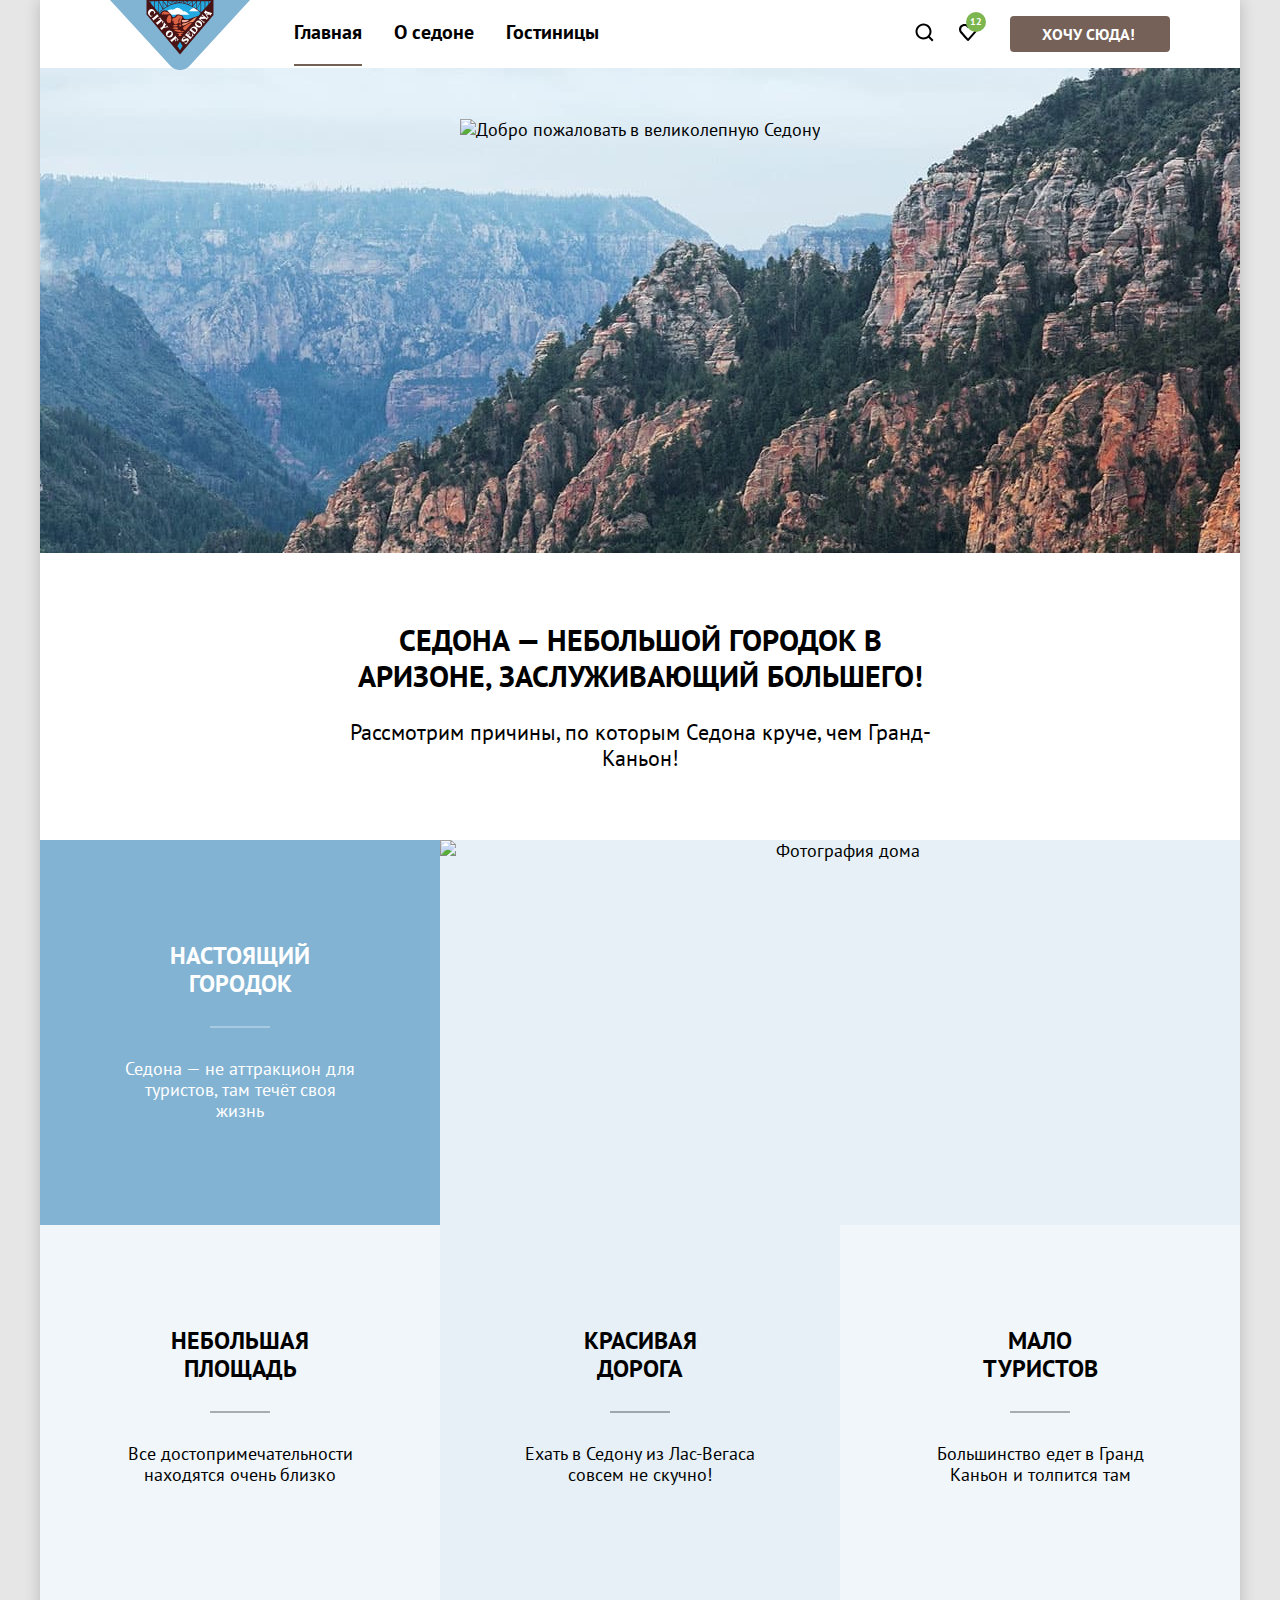
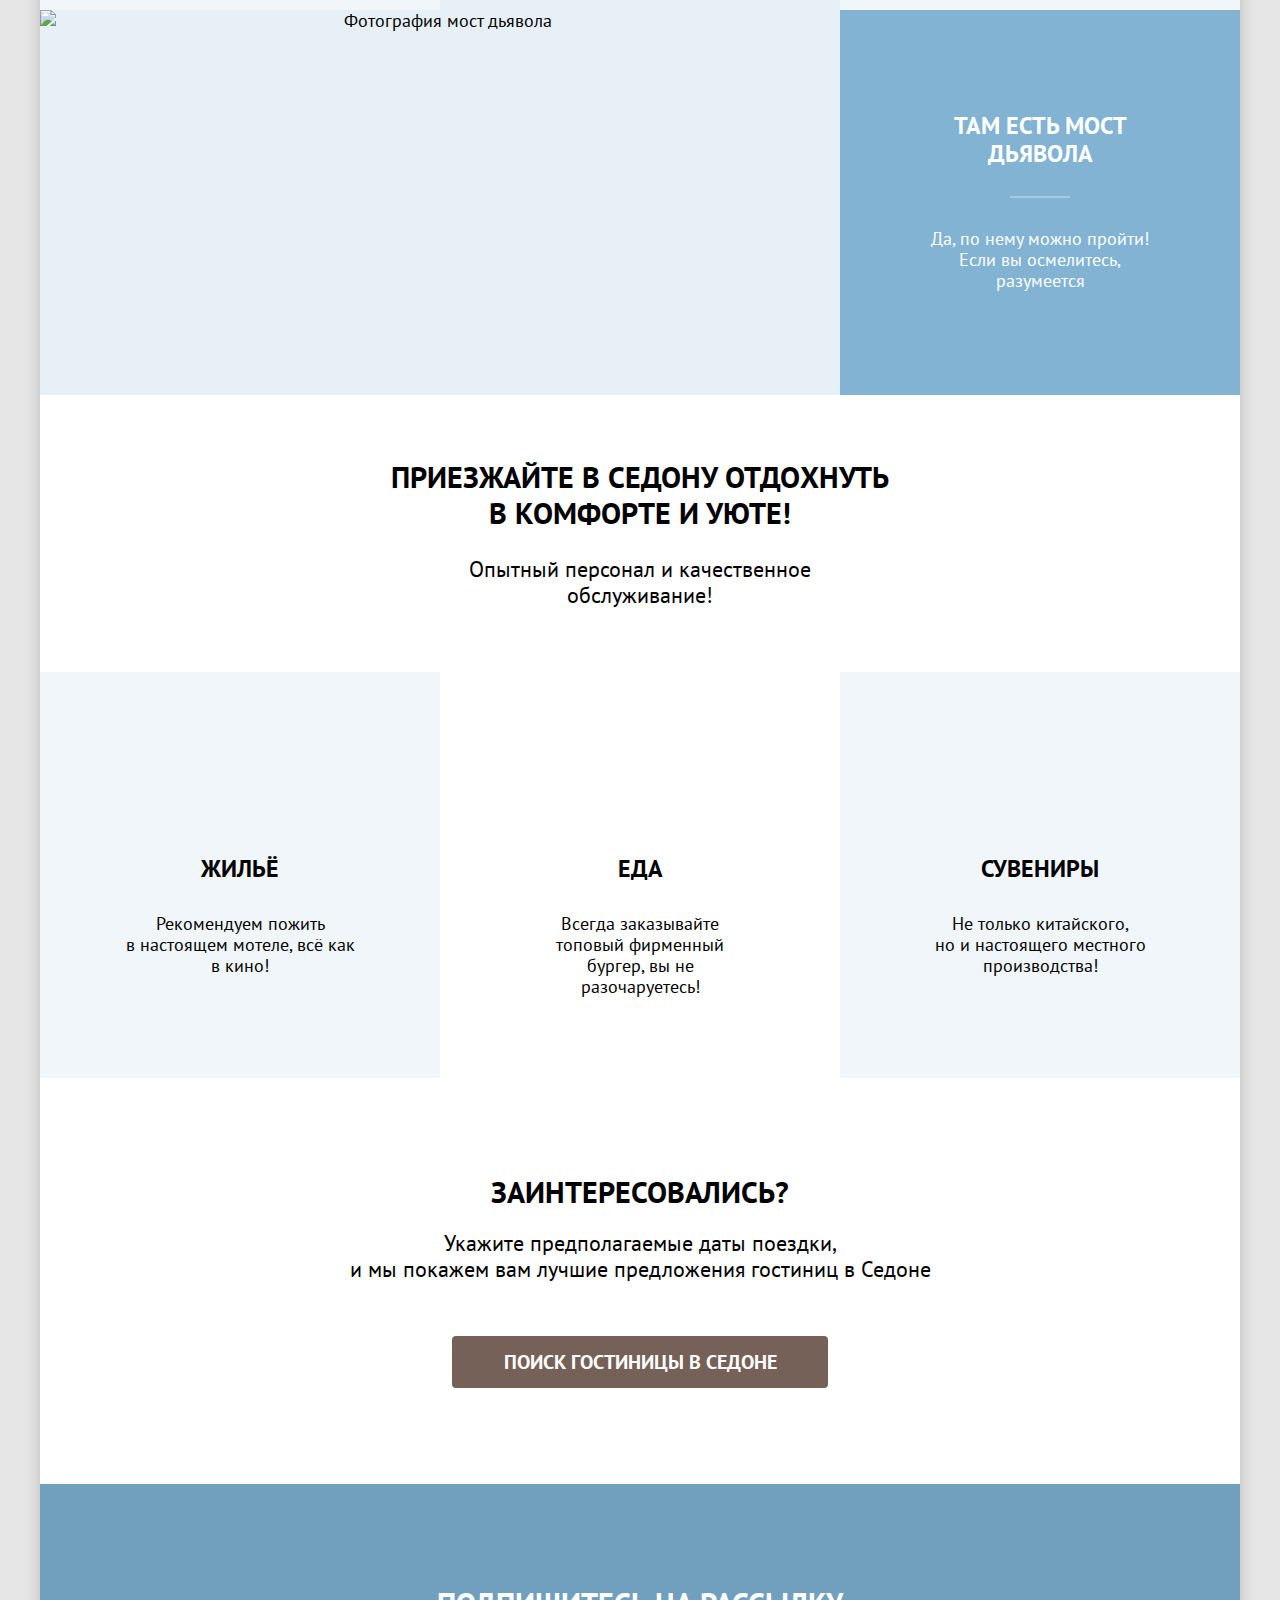
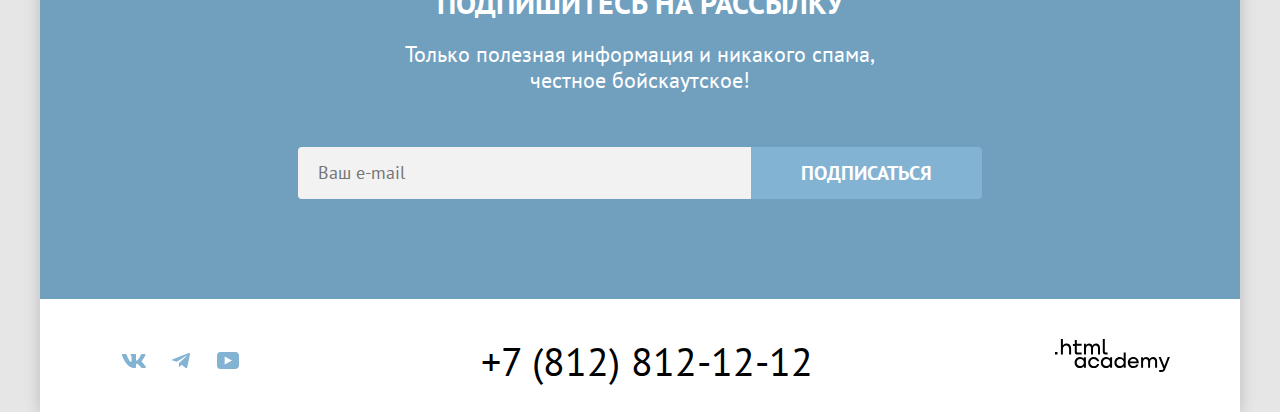
==== source/index.html @ 80dabdb8 "добавляет тег для для переноса елементов при переполняемости" ====
<!DOCTYPE html>
<html class="page" lang="ru">
  <head>
    <meta charset="utf-8">
    <title>HTML Academy: Седона</title>
    <link rel="stylesheet" href="./css/style.css">
  </head>
  <body class="page-body">
    <div class="page-wrapper">
      <header class="page-header">
        <div class="container">
          <div class="page-header-wrapper">
            <a class="logo-link">
              <img class="logo-img" src="./images/logo-sedona.svg" alt="Логотип Седона" width="140" height="70" >
            </a>
            <!-- Меню-->

            <nav class="navigation">
              <ul class="navigation-list">
                <li class="navigation-item">
                  <a class="navigation-link navigation-link-current">Главная</a>
                </li>
                <li class="navigation-item">
                  <a class="navigation-link" href="#">О седоне</a>
                </li>
                <li class="navigation-item">
                  <a class="navigation-link" href="./catalog.html">Гостиницы</a>
                </li>
              </ul>
            </nav>
            <!-- Навигация пользователя-->
            <div class="navigation-user">
              <ul class="navigation-user-list">
                <li class="navigation-user-item">
                  <button class="button navigation-user-icon navigation-user-icon-search" type="button" aria-label="Поиск">
                    <svg width="20" height="20" viewBox="0 0 20 20" aria-hidden="true" focusable="false" fill="none" xmlns="http://www.w3.org/2000/svg"><defs><clipPath id="a"><path fill="#fff" fill-opacity="0" d="M0 0h20v20H0z"/></clipPath></defs><g clip-path="url(#a)"><path d="m19.5 18.008-3.7-3.68c1-1.292 1.7-2.983 1.7-4.872 0-4.376-3.6-7.956-8-7.956s-8 3.68-8 8.055c0 4.376 3.6 7.956 8 7.956 1.8 0 3.5-.597 4.9-1.69l3.7 3.679 1.4-1.492Zm-10-2.486c-3.3 0-6-2.685-6-5.967 0-3.282 2.7-5.967 6-5.967s6 2.685 6 5.967c0 3.282-2.7 5.967-6 5.967Z" fill="#000000"/></g></svg>
                  </button>
                </li>
                <li class="navigation-user-item">
                  <button class="button navigation-user-icon navigation-user-icon-favorite" type="button" aria-label="Избранное">
                    <span class="notification-badge">12</span>
                    <svg width="20" height="20" viewBox="0 0 20 20" fill="none" xmlns="http://www.w3.org/2000/svg"><defs><clipPath id="a"><path fill="#fff" fill-opacity="0" d="M0 0h20v20H0z"/></clipPath></defs><g clip-path="url(#a)"><path d="M9.9 19c-.3 0-.6-.1-.8-.4-5.4-6.1-6.7-7.5-7-7.9C1.4 9.8 1 8.6 1 7.4 1 4.4 3.4 2 6.5 2 7.8 2 9 2.5 10 3.3c1-.8 2.3-1.3 3.5-1.3 3 0 5.5 2.4 5.5 5.4 0 1.3-.5 2.5-1.3 3.4l-7 7.9c-.2.2-.4.3-.8.3Zm-6-9.5c.3.4 3.5 4 6.1 6.9l6.2-7c.5-.5.7-1.2.7-2 0-1.8-1.5-3.3-3.3-3.3-1 0-2 .5-2.7 1.3-.3.3-.6.4-.9.4-.3 0-.6-.2-.8-.4-.7-.8-1.7-1.3-2.7-1.3-1.8 0-3.3 1.5-3.3 3.3-.1.9.3 1.6.7 2.1Z" fill="#000"/></g></svg>
                  </button>
                </li>
              </ul>
              <div class="navigation-user-button-box">
                <a class="button navigation-user-button" href="#">Хочу сюда!</a>
              </div>
            </div>
          </div>
        </div>
      </header>
      <main class="main-index">
        <!-- Промо-блок -->
        <section class="hero">
          <h1 class="visually-hidden">Добро пожаловать в город Седона</h1>
          <img class="hero-img-text" src="./images/icons/welcome.svg" alt="Добро пожаловать в великолепную Седону" width="458" height="352">
        </section>
        <!-- Преимущества -->
        <section class="advantages">
            <h2 class="visually-hidden">Преимуществa</h2>
            <p class="advantages-title">Седона — небольшой городок в Аризоне, заслуживающий большего!</p>
            <p class="advantages-description">Рассмотрим причины, по которым Седона круче, чем Гранд-Каньон!</p>
            <ul class="advantages-list">
              <li class="advantages-item advantages-item-wrapper">
                <div class="advantages-item-box">
                  <h3 class="advantages-item-title advantages-item-title-light">Настоящий городок</h3>
                  <p class="advantages-item-text">Седона — не аттракцион для туристов, там течёт своя жизнь</p>
                </div>
                <img class="advantages-item-img" src="./images/content/photo-1.jpg" alt="Фотография дома" width="800" height="385">
              </li>
              <li class="advantages-item-single">
                <h3 class="advantages-item-title">Небольшая площадь</h3>
                <p class="advantages-item-text">Все достопримечательности находятся очень близко</p>
              </li>
              <li class="advantages-item-single">
                <h3 class="advantages-item-title">Красивая <br> дорога</h3>
                <p class="advantages-item-text">Ехать в Седону из Лас-Вегаса совсем не скучно!</p>
              </li>
              <li class="advantages-item-single">
                <h3 class="advantages-item-title">Мало <br> туристов</h3>
                <p class="advantages-item-text">Большинство едет в Гранд Каньон и толпится там</p>
              </li>
              <li class="advantages-item advantages-item-wrapper">
                <div class="advantages-item-box">
                  <h3 class="advantages-item-title advantages-item-title-light">Там есть мост дьявола</h3>
                  <p class="advantages-item-text">Да, по нему можно пройти! Если вы осмелитесь, разумеется</p>
                </div>
                <img class="advantages-item-img advantages-item-img-order" src="./images/content/photo-2.jpg" alt="Фотография мост дьявола" width="800" height="385">
              </li>
            </ul>

        </section>
        <!-- Инфраструктура -->
        <section class="infrastructure">
          <h2 class="visually-hidden">Инфраструктура</h2>
          <p class="infrastructure-title">Приезжайте в Седону отдохнуть в комфорте и уюте!</p>
          <p class="infrastructure-description">Опытный персонал и качественное обслуживание!</p>
          <ul class="infrastructure-list">
            <li class="infrastructure-item infrastructure-item-apartments">
              <h3 class="infrastructure-item-title">Жильё</h3>
              <p class="infrastructure-item-text">Рекомендуем пожить <br> в настоящем мотеле, всё как в кино!</p>
            </li>
            <li class="infrastructure-item infrastructure-item-food">
              <h3 class="infrastructure-item-title">Еда</h3>
              <p class="infrastructure-item-text">Всегда заказывайте <br> топовый фирменный бургер, вы не разочаруетесь!</p>
            </li>
            <li class="infrastructure-item infrastructure-item-souvenirs">
              <h3 class="infrastructure-item-title">Сувениры</h3>
              <p class="infrastructure-item-text">Не только китайского, <br> но и настоящего местного производства!</p>
            </li>
          </ul>
        </section>
        <!-- Поиск гостиницы  -->
        <section class="search">
          <div class="search-wrapper">
            <h2 class="search-title">Заинтересовались?</h2>
            <p class="search-text">Укажите предполагаемые даты поездки, <br> и мы покажем вам лучшие предложения гостиниц в Седоне</p>
            <a class="button search-button" href="#">Поиск гостиницы в Седоне</a>
          </div>
        </section>
        <!-- Подписка на рассылку -->
        <section class="newsletter">
          <div class="newsletter-wrapper">
            <h2 class="newsletter-title">Подпишитесь на рассылку</h2>
            <p class="newsletter-text">Только полезная информация и никакого спама, честное бойскаутское!</p>
            <form class="newsletter-form" action="https://echo.htmlacademy.ru/" method="post">
              <span class="visually-hidden">Email</span>
              <input class="newsletter-form-field field" type="email" name="newsletter-email" placeholder="Ваш e-mail" aria-label="Введите в поле вашу электронную почту" required>
              <button class="button newsletter-button" type="submit">Подписаться</button>
            </form>
          </div>
        </section>
      </main>
      <!-- Footer -->
      <footer class="page-footer">
        <div class="container">
          <div class="page-footer-wrapper">
            <section class="footer-social">
              <h2 class="visually-hidden">Социальные сети</h2>
              <ul class="footer-social-list">
                <li class="footer-social-item">
                  <a class="footer-social-link" href="https://vk.com/htmlacademy" target="_blank">
                    <span class="visually-hidden">Вконтакте</span>
                    <svg class="footer-social-icon footer-social-vk" width="24" height="14" viewBox="0 0 24 14" fill="none" xmlns="http://www.w3.org/2000/svg" xmlns:xlink="http://www.w3.org/1999/xlink">
                      <path d="M23.45 0.948242C23.616 0.401855 23.45 0 22.655 0L20.03 0C19.3621 0 19.054 0.347168 18.887 0.72998C18.887 0.72998 17.552 3.92578 15.661 6.00195C15.049 6.604 14.771 6.79492 14.437 6.79492C14.27 6.79492 14.019 6.604 14.019 6.05713L14.019 0.948242C14.019 0.291992 13.835 0 13.2791 0L9.151 0C8.73401 0 8.48303 0.304199 8.48303 0.592773C8.48303 1.21387 9.42896 1.35791 9.526 3.10596L9.526 6.90381C9.526 7.73682 9.37305 7.88818 9.03894 7.88818C8.14905 7.88818 5.98401 4.67676 4.69897 1.00293C4.44995 0.288086 4.198 0 3.52698 0L0.900024 0C0.150024 0 0 0.347168 0 0.72998C0 1.41211 0.890015 4.7998 4.14502 9.28076C6.31494 12.3408 9.37 14 12.153 14C13.822 14 14.028 13.6318 14.028 12.9971L14.028 10.6841C14.028 9.94678 14.186 9.7998 14.715 9.7998C15.105 9.7998 15.772 9.99219 17.33 11.4668C19.11 13.2158 19.403 14 20.405 14L23.03 14C23.78 14 24.156 13.6318 23.9399 12.9038C23.702 12.1802 22.8521 11.1289 21.725 9.88184C21.113 9.17188 20.1949 8.40723 19.916 8.02393C19.527 7.5332 19.6381 7.31396 19.916 6.87695C19.916 6.87695 23.116 2.45117 23.449 0.948242L23.45 0.948242Z" fill="#83B3D3" fill-opacity="1.000000" fill-rule="evenodd"/>
                    </svg>
                  </a>
                </li>
                <li class="footer-social-item">
                  <a class="footer-social-link" href="https://t.me/htmlacademy" target="_blank">
                    <span class="visually-hidden">Телеграмм</span>
                    <svg class=" footer-social-icon footer-social-tme" width="18" height="15" viewBox="0 0 18 15" fill="none" xmlns="http://www.w3.org/2000/svg" xmlns:xlink="http://www.w3.org/1999/xlink">
                      <path d="M16.785 0.0991211L0.840454 6.24756C-0.247681 6.68457 -0.241333 7.29199 0.640869 7.5625L4.7345 8.83936L14.2058 2.86377C14.6537 2.59131 15.0629 2.73779 14.7266 3.03613L7.05286 9.96191L7.05103 9.96191L7.05286 9.96289L6.77051 14.1821C7.18408 14.1821 7.3667 13.9927 7.59875 13.7686L9.58704 11.835L13.7229 14.8901C14.4855 15.3101 15.0332 15.0942 15.2229 14.1841L17.938 1.38867C18.2158 0.274414 17.5126 -0.22998 16.785 0.0991211Z" fill="#83B3D3" fill-opacity="1.000000" fill-rule="nonzero"/>
                    </svg>
                  </a>
                </li>
                <li class="footer-social-item">
                  <a class="footer-social-link" href="https://www.youtube.com/user/htmlacademyru" target="_blank">
                    <span class="visually-hidden">Youtube</span>
                    <svg class="footer-social-icon footer-social-youtube" width="22" height="17" viewBox="0 0 22 17" fill="none" xmlns="http://www.w3.org/2000/svg" xmlns:xlink="http://www.w3.org/1999/xlink">
                      <rect id="Social" width="22" height="17" fill="#FFFFFF" fill-opacity="0"/>
                      <path id="Vector" d="M18.6069 0L3.17407 0C1.31348 0 0 1.59375 0 3.3999L0 13.4937C0 15.4062 1.31348 17 3.17407 17L18.8259 17C20.4677 17 22 15.4062 22 13.6001L22 3.3999C21.7811 1.59375 20.4677 0 18.6069 0ZM7.66174 12.5376L7.66174 4.4624L14.995 8.5L7.66174 12.5376Z" fill="#83B3D3" fill-opacity="1.000000" fill-rule="nonzero"/>
                    </svg>
                  </a>
                </li>
              </ul>
            </section>
            <section class="footer-phone">
              <h2 class="visually-hidden">Контакты</h2>
              <a class="footer-phone-link" href="tel:+78128121212">+7 (812) 812-12-12</a>
            </section>
            <section class="footer-logo">
              <a class="footer-logo-link" href="https://htmlacademy.ru/" target="_blank">
                <h2 class="visually-hidden">Логотип html академии</h2>
                <svg class="footer-logo-svg" width="115" height="33" viewBox="0 0 115 33" fill="none" xmlns="http://www.w3.org/2000/svg" xmlns:xlink="http://www.w3.org/1999/xlink">
                  <defs>
                    <clipPath>
                      <rect id="logo_htmlacademy" width="115" height="33" fill="white" fill-opacity="0"/>
                    </clipPath>
                  </defs>
                  <rect width="115" height="33" fill="#FFFFFF" fill-opacity="0"/>
                  <g clip-path="url(#clip33515_1190)">
                    <rect id="Logo" width="115" height="33" fill="#FFFFFF" fill-opacity="0"/>
                    <path  d="M11.6001 4.5C10 4.5 8.80005 5.19995 8 6.19995L7.8999 6.19995L7.8999 0L5.8999 0L5.8999 15.5L7.8999 15.5L7.8999 10.2C7.8999 8.1001 9.19995 6.6001 11.2 6.6001C13 6.6001 14.1001 8 14.1001 9.80005L14.1001 15.5L16.1001 15.5L16.1001 9.3999C16.1025 9.32446 16.1038 9.24951 16.1038 9.17529C16.1038 6.30542 14.2319 4.5 11.6001 4.5ZM47.8 12.7C47.8 14.3999 48.8 15.3999 50.6001 15.3999L52.6001 15.3999L52.6001 13.3999L50.8999 13.3999C50.2 13.3999 49.8 13 49.8 12.3L49.8 0L47.8 0L47.8 12.7ZM26.6001 4.80005L21.8 4.80005L21.8 1.1001L19.8 1.1001L19.8 4.8999L17.8999 4.8999L17.8999 6.8999L19.8 6.8999L19.8 12.8999C19.8 14.6001 20.8 15.6001 22.5 15.6001L26.6001 15.6001L26.6001 13.6001L22.8999 13.6001C22.2 13.6001 21.8 13.2 21.8 12.5L21.8 6.80005L26.6001 6.80005L26.6001 4.80005ZM41.1001 4.6001C39.5 4.6001 38.2 5.3999 37.6001 6.69995L37.5 6.69995C36.8999 5.5 35.7 4.6001 34.1001 4.6001C32.7 4.6001 31.6001 5.3999 31 6.3999L30.8999 6.3999L30.8999 4.80005L29 4.80005L29 15.3999L31 15.3999L31 10C31 8 32 6.5 33.6001 6.5C35.1001 6.5 36 7.5 36 9.1001L36 15.3999L38 15.3999L38 9.80005C38 7.3999 39.3999 6.5 40.6001 6.5C42.1001 6.5 43 7.5 43 9.1001L43 15.3999L45 15.3999L45 8.8999C45.0032 8.82153 45.0046 8.74341 45.0046 8.66626C45.0046 6.28857 43.5215 4.6001 41.1001 4.6001ZM0 12.8999L0 15.5L2.5 15.5L2.5 12.8999L0 12.8999ZM68.7 19.8C67.8 18.7 66.5 17.8999 64.8 17.8999C61.7 17.8999 59.3999 20.2 59.3999 23.5C59.3999 26.8 61.6001 29.1001 64.8 29.1001C66.5 29.1001 67.8 28.3 68.6001 27.3L68.7 27.3L68.7 28.8L70.7 28.8L70.7 13.3999L68.7 13.3999L68.7 19.8ZM28.8999 19.7C28 18.6001 26.7 17.8999 25 17.8999C21.8999 17.8999 19.6001 20.2 19.6001 23.5C19.6001 26.8 21.8999 29.1001 25 29.1001C26.8 29.1001 28 28.3 28.8 27.2L28.8999 27.2L28.8999 28.8L30.8999 28.8L30.8999 18.2L28.8999 18.2L28.8999 19.7ZM44.2 22C43.7 19.6001 41.6001 17.8999 38.8 17.8999C35.3999 17.8999 33.2 20.3999 33.2 23.5C33.2 26.6001 35.3999 29.1001 38.8 29.1001C41.6001 29.1001 43.7 27.3 44.2 24.8999L42.1001 24.8999C41.7 26.2 40.3999 27.2 38.8 27.2C36.6001 27.2 35.2 25.6001 35.2 23.6001C35.2 21.6001 36.6001 20 38.8 20C40.3999 20 41.6001 21 42.1001 22.2L44.2 22.2L44.2 22ZM55.1001 19.7C54.2 18.6001 52.8999 17.8999 51.2 17.8999C48.1001 17.8999 45.8 20.2 45.8 23.5C45.8 26.8 48.1001 29.1001 51.2 29.1001C53 29.1001 54.2 28.3 55 27.2L55.1001 27.2L55.1001 28.8L57.1001 28.8L57.1001 18.2L55.1001 18.2L55.1001 19.7ZM78.3 17.8999C75 17.8999 72.8 20.3999 72.8 23.5C72.8 26.5 74.8999 29.1001 78.3 29.1001C80.8 29.1001 82.8 27.8 83.5 25.5L81.3999 25.5C80.8999 26.5 79.8 27.1001 78.3999 27.1001C76.5 27.1001 75.1001 25.8 75 24.2L83.8 24.2C83.8083 24.0486 83.8125 23.8987 83.8125 23.7505C83.8125 20.3777 81.6528 17.8999 78.3 17.8999ZM98.2 17.8999C96.6001 17.8999 95.3 18.7 94.6001 19.8999L94.5 19.8999C93.8999 18.7 92.7 17.8999 91.1001 17.8999C89.7 17.8999 88.6001 18.6001 88 19.7L88 18.2L86.1001 18.2L86.1001 28.8L88.1001 28.8L88.1001 23.3999C88.1001 21.3999 89.1001 20 90.7 19.8999C92.2 19.8999 93.1001 20.8999 93.1001 22.5L93.1001 28.8L95.1001 28.8L95.1001 23.2C95.1001 20.8 96.5 19.8999 97.7 19.8999C99.2 19.8999 100.1 20.8999 100.1 22.5L100.1 28.8L102.1 28.8L102.1 22.3C102.103 22.2183 102.105 22.1372 102.105 22.0571C102.105 19.5886 100.621 17.8999 98.2 17.8999ZM109.4 27L105.8 18.1001L103.6 18.1001L108.4 29.7C108.1 30.6001 107.7 30.8999 106.7 30.8999L104.2 30.8999L104.2 32.8999L106.7 32.8999C108.5 32.8999 109.5 32.1001 110.2 30.3L114.9 18.1001L112.8 18.1001L109.4 27ZM78.3 19.8C80 19.8 81.3 20.8 81.6001 22.3999L75.1001 22.3999C75.3999 20.8999 76.6001 19.8 78.3 19.8ZM25.3 27.1001C23.1001 27.1001 21.7 25.5 21.7 23.5C21.7 21.5 23.1001 19.8999 25.3 19.8999C27.5 19.8999 28.8999 21.5 28.8999 23.5C28.8999 25.3999 27.5 27.1001 25.3 27.1001ZM51.5 27.1001C49.3 27.1001 47.8999 25.5 47.8999 23.5C47.8999 21.5 49.3 19.8999 51.5 19.8999C53.7 19.8999 55.1001 21.5 55.1001 23.5C55.1001 25.3999 53.6001 27.1001 51.5 27.1001ZM65.1001 27.1001C62.8999 27.1001 61.5 25.5 61.5 23.5C61.5 21.5 62.8999 19.8999 65.1001 19.8999C67.3 19.8999 68.7 21.5 68.7 23.5C68.6001 25.5 67.2 27.1001 65.1001 27.1001Z" fill="#000000" fill-opacity="1.000000" fill-rule="evenodd"/>
                  </g>
                </svg>
              </a>
            </section>
          </div>
        </div>
      </footer>
  </div>
  </body>
</html>
---- source/css/style.css ----
@font-face {
  font-family: 'PT Sans';
  font-style: normal;
  font-weight: 400;
  src:
    url('../fonts/ptsans-400.woff2') format("woff2"),
    url('../fonts/ptsans-400.woff') format("woff"),
    url('../fonts/ptsans-400.ttf') format("ttf");
  font-display: swap;
}

@font-face {
  font-family: 'PT Sans';
  font-style: normal;
  font-weight: 700;
  src:
    url('../fonts/ptsans-700.woff2') format("woff2"),
    url('../fonts/ptsans-400.woff') format("woff"),
    url('../fonts/ptsans-400.ttf') format("ttf");
  font-display: swap;
}

*,
*::after,
*::before {
  box-sizing: border-box;
}

.visually-hidden {
  position: absolute;
  width: 1px;
  height: 1px;
  margin: -1px;
  border: 0;
  padding: 0;
  white-space: nowrap;
  clip-path: inset(100%);
  clip: rect(0 0 0 0);
  overflow: hidden;
}

.page {
  height: 100%;
}

.page-body {
  margin: 0;
  height: 100%;
  font-family: 'PT Sans', 'Arial', sans-serif;
  font-size: 18px;
  font-weight: 400;
  line-height: 21px;
  color: #000000;
  background-color: #E6E6E6;
}

.page-wrapper {
  max-width: 1200px;
  min-height: 100%;
  display: flex;
  flex-direction: column;
  margin: 0 auto;
  background-color: #ffffff;
  box-shadow: 0 0 15px 0 rgba(0, 0, 0, 0.2);
}

.container {
  width: 1060px;
  margin: 0 auto;
}

/*Кнопки*/
.button {
  font-family: inherit;
  font-weight: 700;
  color: inherit;
  text-transform: uppercase;
  border: none;
  cursor: pointer;
  padding: 0;
  border-radius: 4px;
}

.button:disabled {
  background-color: #E5E5E5;
  pointer-events: none;
}

/*Header*/
.page-header-wrapper {
  display: flex;
}

.logo-link {
  margin-right: 28px;
}

.logo-img {
  display: block;
  position: relative;
  width: 140px;
  height: 70px;
  margin-bottom: -20px;
  z-index: 3;
}

/*Меню*/
.navigation-list {
  width: 600px;
  list-style-type: none;
  margin: 0;
  padding: 0;
  display: flex;
  flex-wrap: wrap;
}

.navigation-link {
  display: block;
  font-size: 20px;
  font-weight: 700;
  line-height: 24px;
  text-decoration: none;
  text-align: center;
  color: inherit;
  padding: 20px 16px;
  position: relative;
}

.navigation-link:visited {
  color: #000000;
}

.navigation-link:hover {
  color: #68A2CA;
}

.navigation-link:active {
  opacity: 0.3;
}

.navigation-link:focus {
  color: #68A2CA;
}

.test {
  color: red;
  position: relative;
}

.test::after {
  position: absolute;
  content: '';
  bottom: -2px;
  left: 16px;
  right: 16px;
  height: 2px;
  background-color: red;
  z-index: 3;
}

.navigation-link-current::after {
  position: absolute;
  content: '';
  bottom: -2px;
  left: 16px;
  right: 16px;
  height: 2px;
  background-color: #756257;
  z-index: 3;
}

.navigation-link-current {
  pointer-events: none;
}

/*Навигация пользователя*/
.navigation-user {
  display: flex;
  flex-wrap: wrap;
  align-items: center;
  margin-left: auto;
}

.navigation-user-list {
  width: 88px;
  list-style-type: none;
  margin: 0;
  padding: 0;
  display: flex;
  flex-wrap: wrap;
  margin-right: 20px;
}

.navigation-user-item {
  min-width: 44px;
  min-height: 64px;
}

.navigation-user-icon {
  width: 44px;
  height: 64px;
  background-color: transparent;
  position: relative;
  z-index: 1;
}

.navigation-user-icon svg {
  position: absolute;
  width: 20px;
  height: 20px;
  top: 0;
  left: 0;
  right: 0;
  bottom: 0;
  margin: auto;
}

.navigation-user-icon-search:hover path,
.navigation-user-icon-search:focus path {
  fill: #68A2CA;
}

.navigation-user-icon-favorite:hover path,
.navigation-user-icon-favorite:focus path {
  fill: #68A2CA;
}

.navigation-user-icon-search:active path,
.navigation-user-icon-favorite:active path {
  opacity: 0.3;
}

.notification-badge {
  position: absolute;
  font-size: 10px;
  line-height: 10px;
  color: #ffffff;
  display: flex;
  align-items: center;
  justify-content: center;
  width: 20px;
  height: 20px;
  background-color: #7DB54F;
  border-radius: 50%;
  top: 12px;
  right: 4px;
  z-index: 3;
}

.navigation-user-button-box {
  width: 160px;
}

.navigation-user-button {
  display: block;
  font-size: 16px;
  font-weight: 700;
  line-height: 20px;
  text-decoration: none;
  background-color: #756157;
  color: #FFFFFF;
  padding: 8px 32px;
}

.navigation-user-button:hover {
  background-color: #615048;
}

.navigation-user-button:active {
  color: rgba(255, 255, 255, 0.3);
  background-color: #756157;
}

.navigation-button:focus {
  background-color: #615048;
  outline: none;
}

/*Промо-блок*/
.main-index {
  flex-grow: 1;
  /*занимает все доступное пространство для sticky-footer*/
}

.hero {
  min-height: 485px;
  background-image: url(./../images/hero-background.jpg);
  background-repeat: no-repeat;
  background-size: cover;
  background-color: #71a0bf;
  text-align: center;
  position: relative;
}

.hero::after {
  position: absolute;
  content: '';
  width: 1200px;
  height: 57px;
  background-image: url('./../images/icons/hero-divider.svg');
  left: 0;
  bottom: 0;
}

.hero-img-text {
  width: 458px;
  height: 352px;
  padding-top: 51px;
}

/* Преимущества */
.advantages {
  padding-top: 69px;
}

.advantages-list,
.infrastructure-list {
  list-style-type: none;
  margin: 0;
  padding: 0;
  display: flex;
  flex-wrap: wrap;
}

.advantages-list,
.infrastructure-list,
.search,
.newsletter {
  text-align: center;
}

.advantages-title,
.infrastructure-title,
.search-title,
.newsletter-title {
  margin: 0;
  font-size: 30px;
  font-weight: 700;
  line-height: 36px;
  text-transform: uppercase;
}

.advantages-description,
.infrastructure-description,
.search-text,
.newsletter-text {
  margin: 0;
  font-size: 22px;
  font-weight: 400;
  line-height: 26px;
}

.advantages-title {
  text-align: center;
  padding: 0 290px;
  margin-bottom: 25px;
}

.advantages-description {
  text-align: center;
  padding: 0 274px;
  margin-bottom: 69px;
}

.advantages-item-wrapper {
  display: flex;
  flex-wrap: wrap;
}

.advantages-item-box,
.advantages-item-single {
  width: 400px;
  min-height: 385px;
  padding: 102px 85px;
  background-color: #82B3D3;
  color: #FFFFFF;
}

.advantages-item-single {
  background-color: rgba(131, 179, 211, 0.12);
  color: #000000;
}

.advantages-list li:nth-child(2n + 1) {
  background-color: rgba(131, 179, 211, 0.2);
}

.advantages-item-title,
.infrastructure-item-title {
  margin: 0;
  font-size: 24px;
  font-weight: 700;
  line-height: 28px;
  text-transform: uppercase;
  text-align: center;
}

.advantages-item-title {
  padding-bottom: 60px;
  position: relative;
}

.advantages-item-title::after {
  position: absolute;
  content: '';
  width: 60px;
  height: 2px;
  background-color: rgba(0, 0, 0, 0.3);
  left: 50%;
  transform: translate(-50%);
  bottom: 30px;
}

.advantages-item-title-light::after {
  background-color: rgba(255, 255, 255, 0.3);
}

.advantages-item-text,
.infrastructure-item-text {
  margin: 0;
}

.advantages-item-img {
  display: block;
  width: 800px;
  height: 385px;
}

.advantages-item-img-order {
  order: -1;
}

/*Инфраструктура*/
.infrastructure {
  padding-top: 64px;
}

.infrastructure-title,
.search-title,
.newsletter-title {
  margin-bottom: 20px;
}

.infrastructure-title {
  text-align: center;
  padding: 0 347px;
  margin-bottom: 25px;
}

.infrastructure-description {
  text-align: center;
  padding: 0 355px;
  margin-bottom: 64px;
}

.infrastructure-list li:nth-child(2n) {
  background-color: #FFFFFF;
}

.infrastructure-item {
  width: 400px;
  min-height: 385px;
  padding: 183px 85px 0;
  background-repeat: no-repeat;
  background-size: 75px 72px;
  background-position: center 81px;
  background-color: rgba(131, 179, 211, 0.12);
}

.infrastructure-item-apartments {
  background-image: url('./../images/icons/icons-apartment.svg');
}

.infrastructure-item-food {
  background-image: url('./../images/icons/icons-food.svg');
}

.infrastructure-item-souvenirs {
  background-image: url('./../images/icons/icons-souvenir.svg');
}

.infrastructure-item-title {

  margin-bottom: 30px;
}

.infrastructure-item-text {
  text-align: center;
  margin-bottom: 81px;
}

/*Поиск гостиницы*/
.search {
  padding-top: 96px;
  padding-bottom: 96px;
  text-align: center;
}

.search-text {
  margin-bottom: 54px;
}

.search-button {
  font-size: 20px;
  font-weight: 700;
  line-height: 36px;
  text-decoration: none;
  display: block;
  width: 376px;
  margin: 0 auto;
  padding: 8px 50px;
  background-color: #756157;
  color: #FFFFFF;
}

.search-button:hover {
  background-color: #615048;
}

.search-button:active {
  color: rgba(255, 255, 255, 0.3);
}

.search-button:focus {
  background-color: #615048;
  outline: none;
}

/*Подписка на рассылку*/
.newsletter {
  min-height: 415px;
  background-image: url('./../images/subscribe-background.jpg');
  background-repeat: no-repeat;
  background-size: cover;
  background-color: #71a0bf;
  /* padding-top: 96px; */
  display: flex;
  flex-direction: column;
  justify-content: center;
  align-items: center;
}

/* .newsletter-wrapper {
  width: 684px;
  margin: 0 auto;
  text-align: center;

} */

.newsletter-title {
  font-size: 30px;
  font-weight: 700;
  line-height: 36px;
  color: #FFFFFF;
}

.newsletter-text {
  width: 475px;
  margin: 0 auto;
  font-style: 22px;
  line-height: 26px;
  color: #FFFFFF;
  margin-bottom: 54px;
}

.newsletter-form {
  display: flex;
  min-width: 684px;
}

.newsletter-form-field {
  width: 100%;
  padding: 14px 20px;
  border: 0;
  border-radius: 4px 0 0 4px;
}

/*Состояния input*/
.field {
  font-family: inherit;
  font-size: 18px;
  line-height: 24px;
  color: #000000;
  background-color: #F2F2F2;
  cursor: pointer;
}

.field:hover {
  background-color: #E6E6E6;
}

.field:focus {
  background-color: #E6E6E6;
  outline: 3px solid #83B3D3;
}

.field:disabled,
.field:disabled:hover {
  border: 2px solid rgba(0, 0, 0, 0.3);
  opacity: 0.3;
  cursor: default;
}

.field:invalid {
  border-color: #ea5454;
}

.field:focus:invalid {
  border-color: #ea5454;
}

/*Состояния кнопки*/
.newsletter-button {
  width: 232px;
  font-size: 20px;
  font-weight: 700;
  line-height: 36px;
  background-color: #82B3D3;
  color: #FFFFFF;
  padding: 8px 50px;
  border-radius: 0 4px 4px 0;
}

.newsletter-button:hover {
  background-color: #68a2ca;
}

.newsletter-button:active {
  background-color: #82B3D3;
  color: rgba(255, 255, 255, 0.3);
}

.newsletter-button:focus {
  background-color: #68a2ca;
  outline: none;
}

/*Footer*/
.page-footer-wrapper {
  display: flex;
  justify-content: space-between;
  align-items: center;
  padding-top: 40px;
  padding-bottom: 30px;
}

/*Социальные кнопки*/
.footer-social-list {
  max-width: 200px;
  list-style-type: none;
  margin: 0;
  padding: 0;
  display: grid;
  grid-template-columns: repeat(3, 1fr);
  row-gap: 10px;
}

.footer-social-link {
  display: block;
  width: 47px;
  height: 40px;
  position: relative;
}

.footer-social-icon {
  position: absolute;
  top: 0;
  left: 0;
  right: 0;
  bottom: 0;
  margin: auto;
}

.footer-social-link:hover path {
  fill: #68A2CA;
}

.footer-social-link:active path {
  fill: #68A2CA;
  opacity: 0.3;
}

.footer-social-link:focus path {
  fill: #68A2CA;
}

/*Footer телефон*/
.footer-phone {
  width: 344px;
}

.footer-phone-link {
  font-size: 40px;
  line-height: 40px;
  color: inherit;
  text-decoration: none;
  margin-right: 10px;
  margin-bottom: 10px;
}

.footer-phone-link:hover {
  color: #756157;
}

.footer-phone-link:active {
  opacity: 0.3;
}

.footer-phone-link:focus {
  color: #756157;
}

/*Footer логотип*/
.footer-logo-svg {
  display: block;
  width: 115px;
  height: 33px;
  margin-bottom: 10px;
}

.footer-logo-link:hover path {
  fill: #756157;
}

.footer-logo-link:active path {
  opacity: 0.3;
}

/*страница Каталог*/

.main-inner {
  flex-grow: 1;
}

.main-inner-wrapper {
  min-height: 412px;
  background-image: url('./../images/catalog-background.jpg');
  background-repeat: no-repeat;
  background-size: cover;
  background-color: #71a0bf;
  padding-top: 35px;
}

.main-inner-head-title {
  margin: 0;
  font-size: 60px;
  font-weight: 700;
  line-height: 78px;
  color: #FFFFFF;
  margin-bottom: 8px;
}

/*Навигация по сайту*/
.breadcrumbs {
  margin: 0;
  padding: 0;
  list-style-type: none;
  display: flex;
  align-items: center;
  margin-bottom: 40px;
}

.breadcrumbs-item {
  position: relative;
}

.breadcrumbs-item:not(:first-child)::before {
  position: absolute;
  content: '';
  width: 8px;
  height: 20px;
  background-image: url('./../images/icons/icons-breadcrumbs.svg');
  background-repeat: no-repeat;
  background-size: 8px 20px;
  left: 0;
  top: 1px;
}

.breadcrumbs-item:not(:last-child) {
  margin-right: 10px;
}

.breadcrumbs-item:last-of-type {
  opacity: 0.6;
  pointer-events: none;
}

.breadcrumbs-link {
  text-decoration: none;
  font-size: 16px;
  font-weight: 400;
  line-height: 21px;
  color: #FFFFFF;
  padding-left: 18px;
}

.breadcrumbs-link:hover {
  opacity: 0.6;
}

.breadcrumbs-link:active,
.breadcrumbs-link:active path {
  opacity: 0.3;
  color: rgba(255, 255, 255, 0.3);
}

.breadcrumbs-link:focus {
  opacity: 0.6;
}

/*Фильтры*/
.catalog-filter-form {
  display: flex;
}

.catalog-filter-group-wrapper {
  width: 370px;
  min-height: 157px;
  display: flex;
  justify-content: space-between;
  flex-wrap: wrap;
  margin-right: 140px;
}

/*Фильтр чекбоксы*/
.catalog-filter-group {
  margin: 0;
  padding: 0;
  border: none;
}

.filter-checkbox {
  width: 150px;
}

.catalog-filter-title,
.range-price-title {
  font-size: 20px;
  font-weight: 700;
  line-height: 24px;
  color: #FFFFFF;
  margin-bottom: 32px;
}

.catalog-filter-list {
  list-style-type: none;
  margin: 0;
  padding: 0;
  line-height: 21px;
  color: #FFFFFF;
}

.catalog-filter-item:not(:last-child) {
  margin-bottom: 16px;
}

/*Стилизация checkbox*/
.catalog-filter-label {
  position: relative;
  display: block;
  padding-left: 36px;
  cursor: pointer;
}

.control-mark {
  position: absolute;
  width: 20px;
  height: 20px;
  left: 0;
  background-color: #ffffff;
  border-radius: 4px;
}

.control-input[type="checkbox"]:checked + .control-mark:after {
  position: absolute;
  content: "";
  width: 12px;
  height: 10px;
  top: 22%;
  left: 50%;
  transform: translate(-50%);
  background-image: url("./../images/icons/icons-check.svg");
  background-repeat: no-repeat;
}

/*Стилизация состояний label и checkbox*/
.catalog-filter-label:hover {
  opacity: 0.6;
}

.catalog-filter-label:active {
  opacity: 0.3;
}

.control-input:focus + .control-mark,
.control-input:focus + .control-point {
  outline: 3px solid #83B3D3;
}

.catalog-filter-name {
  line-height: 23px;
}

/*Фильтр радиокнопки*/
.catalog-filter-list {
  width: 150px;
}

.control-point {
  position: absolute;
  width: 20px;
  height: 20px;
  background-color: #FFFFFF;
  border-radius: 50%;
  left: 0;
}

.control-input[type='radio']:checked + .control-point:after {
  position: absolute;
  content: "";
  width: 10px;
  height: 10px;
  top: 24%;
  left: 50%;
  transform: translate(-50%);
  background-color: #3F5E72;
  border-radius: 50%;
}

/*Фильтр диапазон цен*/
.range-price {
  margin-right: 70px;
}

.range-price-inputs {
  display: flex;
  gap: 2px;
  width: 288px;
  margin-bottom: 36px;
}

/* Скрыть стрелки вверх и вниз на элементе input type=number */
input[type="number"]::-webkit-inner-spin-button,
input[type="number"]::-webkit-outer-spin-button {
    -webkit-appearance: none;
    appearance: none;
    margin: 0;
}

/*Скрыть стрелки вверх и вниз на input type=number в Internet Explorer*/
input[type="number"]::-webkit-inner-spin-button,
input[type="number"]::-webkit-outer-spin-button,
input[type="number"]::-ms-spin-up,
input[type="number"]::-ms-spin-down {
  display: none;
}

/*Поля ввода цены*/
.range-price-inputs input {
  width: 100%;
  background-color: #F2F2F2;
  padding: 12px 45px 10px 20px;
  border: none;
  margin: 0;
  font-family: 'PT Sans', 'Arial', sans-serif;
  font-size: 18px;
  font-weight: 700;
  line-height: 24px;
  color: #000000;
  border-radius: 4px 0 0 4px;
}

.range-price-label {
  width: 143px;
  position: relative;
}

.range-price-label:last-child input {
  border-radius: 0 4px 4px 0;
}

.range-price-label span {
  position: absolute;
  font-size: 18px;
  line-height: 24px;
  color: rgba(0, 0, 0, 0.3);
  top: 25%;
  right: 20px;
}

.range-price-field::placeholder {
  font-family: 'PT Sans', 'Arial', sans-serif;
  font-size: 18px;
  font-weight: 700;
  line-height: 24px;
  color: #000000;
}

/*Шкала ценового диапазона*/
.range-price-scale {
  position: relative;
  width: 288px;
  height: 4px;
  background-color: rgb(255, 255, 255, 0.3);
}

.range-price-bar {
  position: absolute;
  width: 226px;
  height: 4px;
  background-color: #ffffff;
}

.range-button-toggle {
  position: absolute;
  width: 20px;
  height: 20px;
  background-color: #ffffff;
  border-radius: 5px;
  border: none;
  cursor: pointer;
}

.range-button-toggle:hover {
  box-shadow: 0 4px 10px 0 rgba(0, 0, 0, 0.25);
}

.range-button-toggle:focus {
  border: 3px solid #83B3D3;
}

.range-button-toggle:active {
  border: 2px solid #83B3D3;
  box-shadow: 0 7px 15px 0 rgba(0, 0, 0, 0.4);
}

.button-toggle-min {
  top: -8px;
  left: 0;
}

.button-toggle-max {
  top: -8px;
  right: 0;
}

/*Кнопка Применить*/
.catalog-filter-button {
  display: flex;
  flex-direction: column;
  margin-left: auto;
}

.filter-button {
  font-size: 16px;
  font-weight: 700;
  line-height: 20px;
  background-color: #82B3D3;
  color: #FFFFFF;
  padding: 8px 50px;
  margin-top: 56px;
  margin-bottom: 32px;
}

.filter-button:hover,
.filter-button:focus {
  background-color: #68a2ca;
}

.filter-button:active {
  background-color: #82B3D3;
  color: rgba(255, 255, 255, 0.3);
}

/*Кнопка Сбросить*/
.reset-button {
  font-size: 16px;
  font-weight: 700;
  line-height: 20px;
  background-color: transparent;
  color: #FFFFFF;
  padding: 8px 57px;
}

.reset-button:hover {
  color: rgba(255, 255, 255, 0.3);
}

.reset-button:active {
  color: rgba(255, 255, 255, 0.3);
}

.reset-button:focus {
  border-radius: 4px;
  outline: 2px solid #83B3D3;
  color: #ffffff;
  outline-offset: -2px;
}

/*Каталог гостиниц*/
.catalog-products {
  padding-top: 50px;
  padding-bottom: 60px;
}

/*Сортировка выпадающий список */
.product-sorting-wrapper {
  display: flex;
  flex-wrap: wrap;
  align-items: center;
  margin-bottom: 40px;
}

.product-sorting-result {
  list-style-type: none;
  margin: 0;
  padding: 0;
  width: 420px;
  display: flex;
  flex-wrap: wrap;
  margin-right: auto;
}

.product-sorting-title {
  margin: 0;
  text-transform: uppercase;
  font-size: 30px;
  font-weight: 700;
  line-height: 36px;
  margin-right: auto;
}

/*Сортировка выпадающий список*/
.product-sorting-select {
  width: 292px;
  font-family: inherit;
  font-size: 18px;
  font-weight: inherit;
  line-height: inherit;
  border: 2px solid #E5E5E5;
  border-radius: 4px;
  background-image: url('./../images/icons/arrow-down.svg');
  background-repeat: no-repeat;
  background-position: right 20px center;
  padding: 12px 18px;
  padding-right: 40px;
  appearance: none;
}

.product-sorting-select:not([disabled]):hover {
  border-color: #68A2CA;
}

.product-sorting-select:focus {
  border-color: #3F5E72;
  outline: none;
}

.product-sorting-select:disabled {
  opacity: 0.3;
}

/*Сортировка карточек по рассположению*/
.product-sorting-toggle {
  list-style-type: none;
  margin: 0;
  padding: 0;
  max-width: 170px;
  display: flex;
  flex-wrap: wrap;
  gap: 8px;
  margin-left: auto;
}

.product-sorting-btn {
  min-width: 48px;
  min-height: 48px;
  background-color: transparent;
  border: 2px solid #E5E5E5;
}



.product-sorting-btn-current {
  border: 2px solid #000000;
  cursor: default;
}

.product-sorting-icon {
  display: block;
  margin: auto;
}

.product-sorting-btn:hover,
.product-sorting-btn:active {
  border: 2px solid #000000;
}

.product-sorting-btn:focus {
  border: 2px solid #68A2CA;
  outline: none;
}

/*Карточки гостиниц*/
.product-card-wrapper {
  margin-bottom: 80px;
}

.card-list {
  list-style-type: none;
  margin: 0;
  padding: 0;
  display: grid;
  grid-template-columns: repeat(3, 340px);
  gap: 20px;
}

.card-item {
  display: grid;
  grid-template-columns: 140px 140px;
  gap: 16px 20px;
  padding: 20px;
  border: 1px solid #E6E6E6;
  border-radius: 4px;
}

.card-link {
  text-decoration: none;
  color: #000000;
  grid-column: 1/-1;
}

.card-img {
  width: 300px;
  height: 212px;
  display: block;
  margin-bottom: 16px;
  object-fit: cover;
}

.card-title {
  font-size: 24px;
  font-weight: 700;
  line-height: 28px;
  margin: 0;
}

.card-link:hover {
  color: #82B3D3;
}

.card-desc-type,
.card-desc-price {
  margin: 0;
}

.card-desc-price {
  justify-self: end
}

.card-button-link {
  text-decoration: none;
  font-size: 16px;
  font-weight: 700;
  line-height: 20px;
  padding: 8px 26px;
  background-color: #756157;
  color: #FFFFFF;
}

.card-button-link:hover,
.card-button-link:focus {
  background-color: #615048;
}

.card-button-link:active {
  color: rgba(255, 255, 255, 0.3);
  background-color: #756157;
}

.card-button {
  font-size: 16px;
  line-height: 20px;
  padding: 8px 18px;
  background-color: #82B3D3;
  color: #FFFFFF;
}

.card-button:hover,
.card-button:focus {
  background-color: #68a2ca;
}

.card-button:active {
  background-color: #82B3D3;
  color: rgba(255, 255, 255, 0.3);
}

.card-button-select {
  background-color: #7DB54F;
}

.card-button-select:hover,
.card-button-select:focus {
  background-color: #6C9E42;
}

.card-button-select:active {
  background-color: #7DB54F;
}

.rating-box {
  margin: 0;
  text-transform: uppercase;
  border: 2px solid orange;
}

.rating-number {
  margin: 0;
  font-size: 16px;
  line-height: 20px;
  text-transform: uppercase;
  background-color: #F2F2F2;
  padding: 9px 22px;
  text-align: center;
  border-radius: 4px;
}

/*Пагинация*/
.pagination-list {
  list-style-type: none;
  margin: 0;
  padding: 0;
  display: flex;
}

.pagination-item {
  width: 60px;
  height: 60px;
}

.pagination-item:not(:last-child) {
  margin-right: 8px;
}

.pagination-link {
  display: block;
  text-align: center;
  text-decoration: none;
  font-size: 20px;
  font-weight: 700;
  line-height: 36px;
  color: #FFFFFF;
  background-color: #82B3D3;
  cursor: pointer;
  border-radius: 4px;
  padding: 11px 18px;
}

.pagination-link-current {
  color: #000000;
  background-color: #F2F2F2;
  cursor: default;
  pointer-events: none;
}

.pagination-link:hover,
.pagination-link:focus {
  background-color: #68a2ca;
}

.pagination-link:active {
  background-color: #82B3D3;
  color: rgba(255, 255, 255, 0.3);
}

.pagination-item-points {
  display: block;
  margin: 0;
  font-size: 22px;
  line-height: 26px;
  padding: 17px 21px;
  cursor: pointer;
}

/*Подписка на рассылку Каталог*/
.newsletter-catalog {
  background-image: none;
  background-color: #FFFFFF;
}

.newsletter-catalog-title,
.newsletter-catalog-text {
  color: #000000;
}
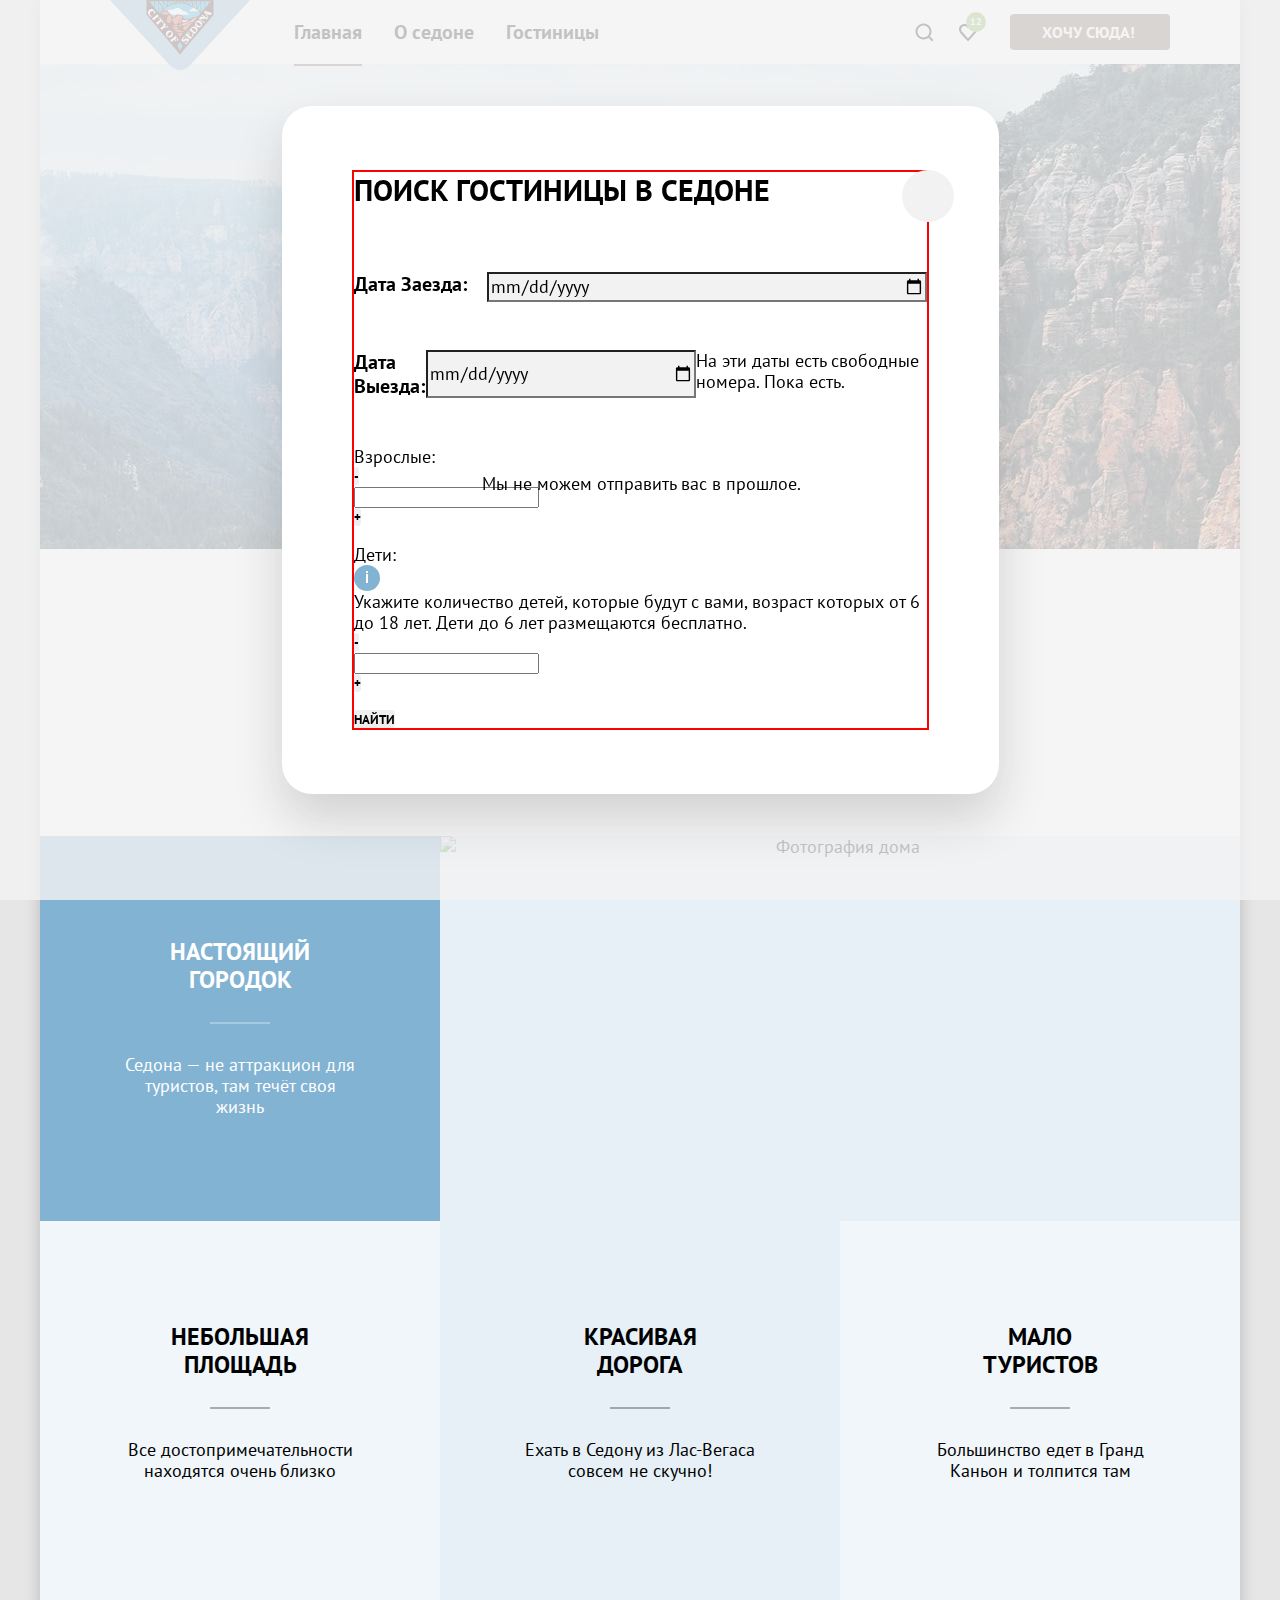
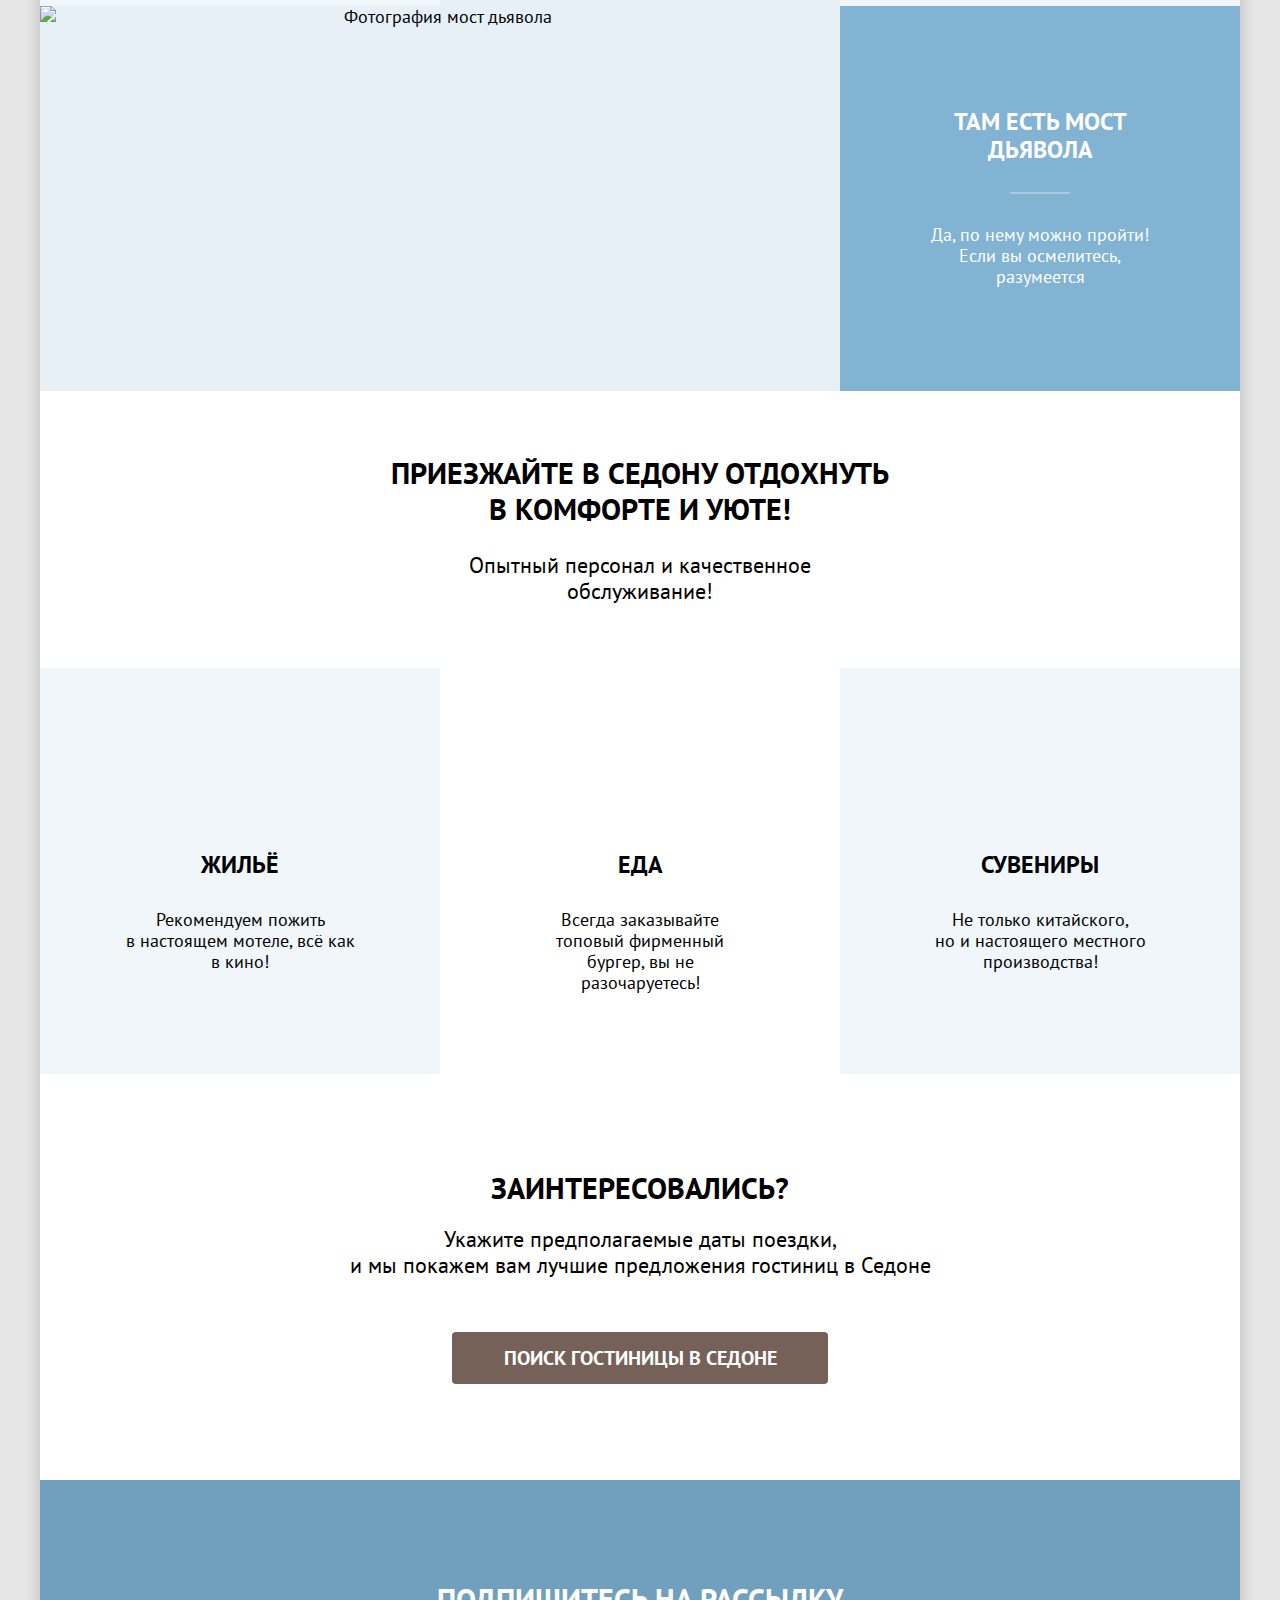
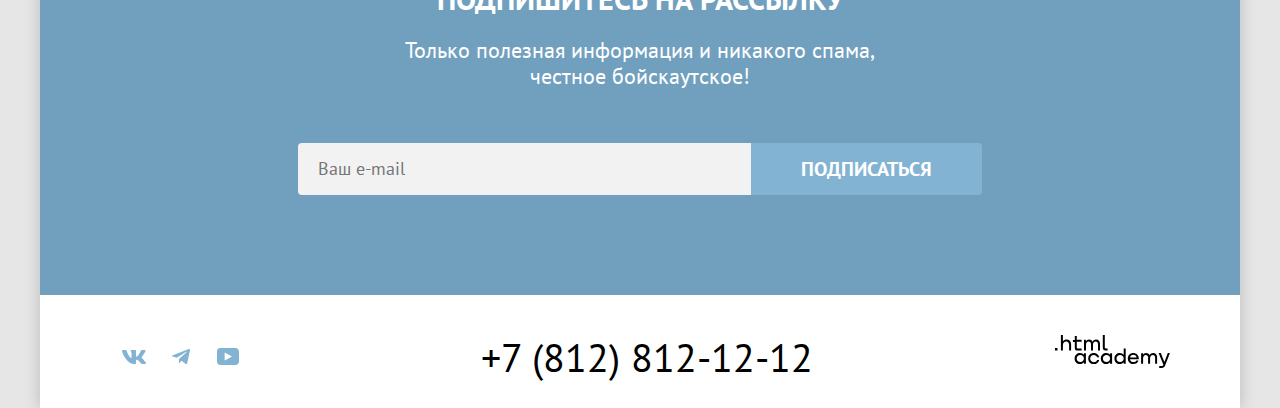
==== commit 9162f99a: "корректирует классы, добавляет разметку для tooltip и для оповещении о ошибке" ====
--- a/source/index.html
+++ b/source/index.html
@@ -14,7 +14,6 @@
               <img class="logo-img" src="./images/logo-sedona.svg" alt="Логотип Седона" width="140" height="70" >
             </a>
             <!-- Меню-->
-
             <nav class="navigation">
               <ul class="navigation-list">
                 <li class="navigation-item">
@@ -121,15 +120,13 @@
         </section>
         <!-- Подписка на рассылку -->
         <section class="newsletter">
-          <div class="newsletter-wrapper">
-            <h2 class="newsletter-title">Подпишитесь на рассылку</h2>
-            <p class="newsletter-text">Только полезная информация и никакого спама, честное бойскаутское!</p>
-            <form class="newsletter-form" action="https://echo.htmlacademy.ru/" method="post">
-              <span class="visually-hidden">Email</span>
-              <input class="newsletter-form-field field" type="email" name="newsletter-email" placeholder="Ваш e-mail" aria-label="Введите в поле вашу электронную почту" required>
-              <button class="button newsletter-button" type="submit">Подписаться</button>
-            </form>
-          </div>
+          <h2 class="newsletter-title">Подпишитесь на рассылку</h2>
+          <p class="newsletter-text">Только полезная информация и никакого спама, честное бойскаутское!</p>
+          <form class="newsletter-form" action="https://echo.htmlacademy.ru/" method="post">
+            <span class="visually-hidden">Email</span>
+            <input class="newsletter-form-field field" type="email" name="newsletter-email" placeholder="Ваш e-mail" aria-label="Введите в поле вашу электронную почту" required>
+            <button class="button newsletter-button" type="submit">Подписаться</button>
+          </form>
         </section>
       </main>
       <!-- Footer -->
@@ -190,6 +187,59 @@
           </div>
         </div>
       </footer>
-  </div>
+    </div>
+    <div class="modal-container modal-container-close">
+      <div class="modal modal-search">
+        <button class="modal-close-button">
+          <span class="visually-hidden">Закрыть</span>
+        </button>
+        <section class="modal-content">
+          <h2 class="modal-title">Поиск гостиницы в Седоне</h2>
+          <form class="modal-form" action="https://echo.htmlacademy.ru/" method="post">
+            <p class="modal-field-dates">
+              <label for="check-in">Дата заезда:</label>
+              <input class="modal-field-date field" type="date" id="check-in" name="check-in" value="" placeholder="27 апреля 2020">
+              <span class="modal-field-error">Мы не можем отправить вас в прошлое.</span>
+            </p>
+            <p class="modal-field-dates">
+              <label for="departure">Дата выезда:</label>
+              <input class="modal-field-date field" type="date" id="departure" name="departure" value="" placeholder="1 сентября 2023">
+              <span>На эти даты есть свободные номера. Пока есть.</span>
+            </p>
+            <div class="modal-quantity">
+              <p class="modal-quantity-box">
+                <label for="">Взрослые:</label>
+                <button class="button quantity-button" type="button">-
+                  <span class="visually-hidden">Уменьшить количество</span>
+                </button>
+                <input type="number">
+                <button class="button quantity-button" type="button">+
+                  <span class="visually-hidden">Увеличить количество</span>
+                </button>
+              </p>
+              <p>
+                <span>
+                  <label for="">Дети:</label>
+                  <span class="tooltip">
+                    <button class="tooltip-button button" type="button">
+                      <svg width="2" height="12" fill="none" xmlns="http://www.w3.org/2000/svg"><path d="M0 0h2v2H0V0Zm2 12H0V3h2v9Z" fill="#FFF" fill-rule="evenodd"/><path d="M0 0v2h2V0H0Zm2 12V3H0v9h2Z"/></svg>
+                    </button>
+                    <span class="tooltip-tet">Укажите количество детей, которые будут с вами, возраст которых от 6 до 18 лет. Дети до 6 лет размещаются бесплатно.</span>
+                  </span>
+                </span>
+                <button class="button quantity-button" type="button">-
+                  <span class="visually-hidden">Уменьшить количество</span>
+                </button>
+                <input type="number">
+                <button class="button quantity-button" type="button">+
+                  <span class="visually-hidden">Уменьшить количество</span>
+                </button>
+              </p>
+            </div>
+            <button class="button" type="submit">Найти</button>
+          </form>
+        </section>
+      </div>
+    </div>
   </body>
 </html>
--- a/source/css/style.css
+++ b/source/css/style.css
@@ -79,6 +79,8 @@
   cursor: pointer;
   padding: 0;
   border-radius: 4px;
+  /*???? убрать */
+  display: block;
 }
 
 .button:disabled {
@@ -533,7 +535,6 @@
   background-repeat: no-repeat;
   background-size: cover;
   background-color: #71a0bf;
-  /* padding-top: 96px; */
   display: flex;
   flex-direction: column;
   justify-content: center;
@@ -871,7 +872,7 @@
   border-radius: 4px;
 }
 
-.control-input[type="checkbox"]:checked + .control-mark:after {
+.control-input[type="checkbox"]:checked+.control-mark:after {
   position: absolute;
   content: "";
   width: 12px;
@@ -892,8 +893,8 @@
   opacity: 0.3;
 }
 
-.control-input:focus + .control-mark,
-.control-input:focus + .control-point {
+.control-input:focus+.control-mark,
+.control-input:focus+.control-point {
   outline: 3px solid #83B3D3;
 }
 
@@ -915,7 +916,7 @@
   left: 0;
 }
 
-.control-input[type='radio']:checked + .control-point:after {
+.control-input[type='radio']:checked+.control-point:after {
   position: absolute;
   content: "";
   width: 10px;
@@ -942,9 +943,9 @@
 /* Скрыть стрелки вверх и вниз на элементе input type=number */
 input[type="number"]::-webkit-inner-spin-button,
 input[type="number"]::-webkit-outer-spin-button {
-    -webkit-appearance: none;
-    appearance: none;
-    margin: 0;
+  -webkit-appearance: none;
+  appearance: none;
+  margin: 0;
 }
 
 /*Скрыть стрелки вверх и вниз на input type=number в Internet Explorer*/
@@ -1100,7 +1101,7 @@
 /*Каталог гостиниц*/
 .catalog-products {
   padding-top: 50px;
-  padding-bottom: 60px;
+  padding-bottom: 40px;
 }
 
 /*Сортировка выпадающий список */
@@ -1202,17 +1203,16 @@
 }
 
 /*Карточки гостиниц*/
-.product-card-wrapper {
-  margin-bottom: 80px;
-}
-
-.card-list {
+.product-card-list {
   list-style-type: none;
   margin: 0;
   padding: 0;
   display: grid;
   grid-template-columns: repeat(3, 340px);
   gap: 20px;
+  padding-bottom: 40px;
+  border-bottom: 1px solid #E6E6E6;
+  margin-bottom: 40px;
 }
 
 .card-item {
@@ -1393,3 +1393,90 @@
 .newsletter-catalog-text {
   color: #000000;
 }
+
+/*Модальное окно*/
+.modal-container {
+  position: fixed;
+  width: 100%;
+  height: 100%;
+  top: 0;
+  left: 0;
+  display: flex;
+  background-color: rgba(242, 242, 242, 0.8);
+  z-index: 5;
+}
+
+.modal {
+  margin: auto;
+  padding: 64px 70px;
+  background-color: #ffffff;
+  box-shadow: 0 25px 50px 0 rgba(0, 0, 0, 0.15);
+  position: relative;
+}
+
+.modal-search {
+  width: 717px;
+  border-radius: 30px;
+}
+
+.modal-close-button {
+  position: absolute;
+  width: 52px;
+  height: 52px;
+  right: 45px;
+  background-color: #F2F2F2;
+  border-radius: 50px;
+  border: none;
+  background-image: url("./../images/icons/icons-cross.svg");
+  background-repeat: no-repeat;
+  background-position: center;
+  cursor: pointer;
+}
+
+.modal-content {
+  border: 2px solid red;
+}
+
+.modal-title {
+  margin: 0;
+  font-size: 30px;
+  font-weight: 700;
+  line-height: 36px;
+  text-transform: uppercase;
+  margin-bottom: 64px;
+}
+
+.modal-field-dates {
+  display: flex;
+  justify-content: space-between;
+  margin-bottom: 48px;
+}
+
+.modal-field-dates label {
+  font-size: 20px;
+  font-weight: 700;
+  line-height: 24px;
+  text-transform: capitalize;
+}
+
+.modal-field-date {
+  position: relative;
+  width: 440px;
+}
+
+.modal-field-date::placeholder {
+  padding: 12px 20px;
+}
+
+.modal-field-error {
+  position: absolute;
+  bottom: 300px;
+  left: 200px;
+}
+
+.tooltip-button {
+  width: 26px;
+  height: 26px;
+  background-color: #83B3D3;
+  border-radius: 50px;
+}
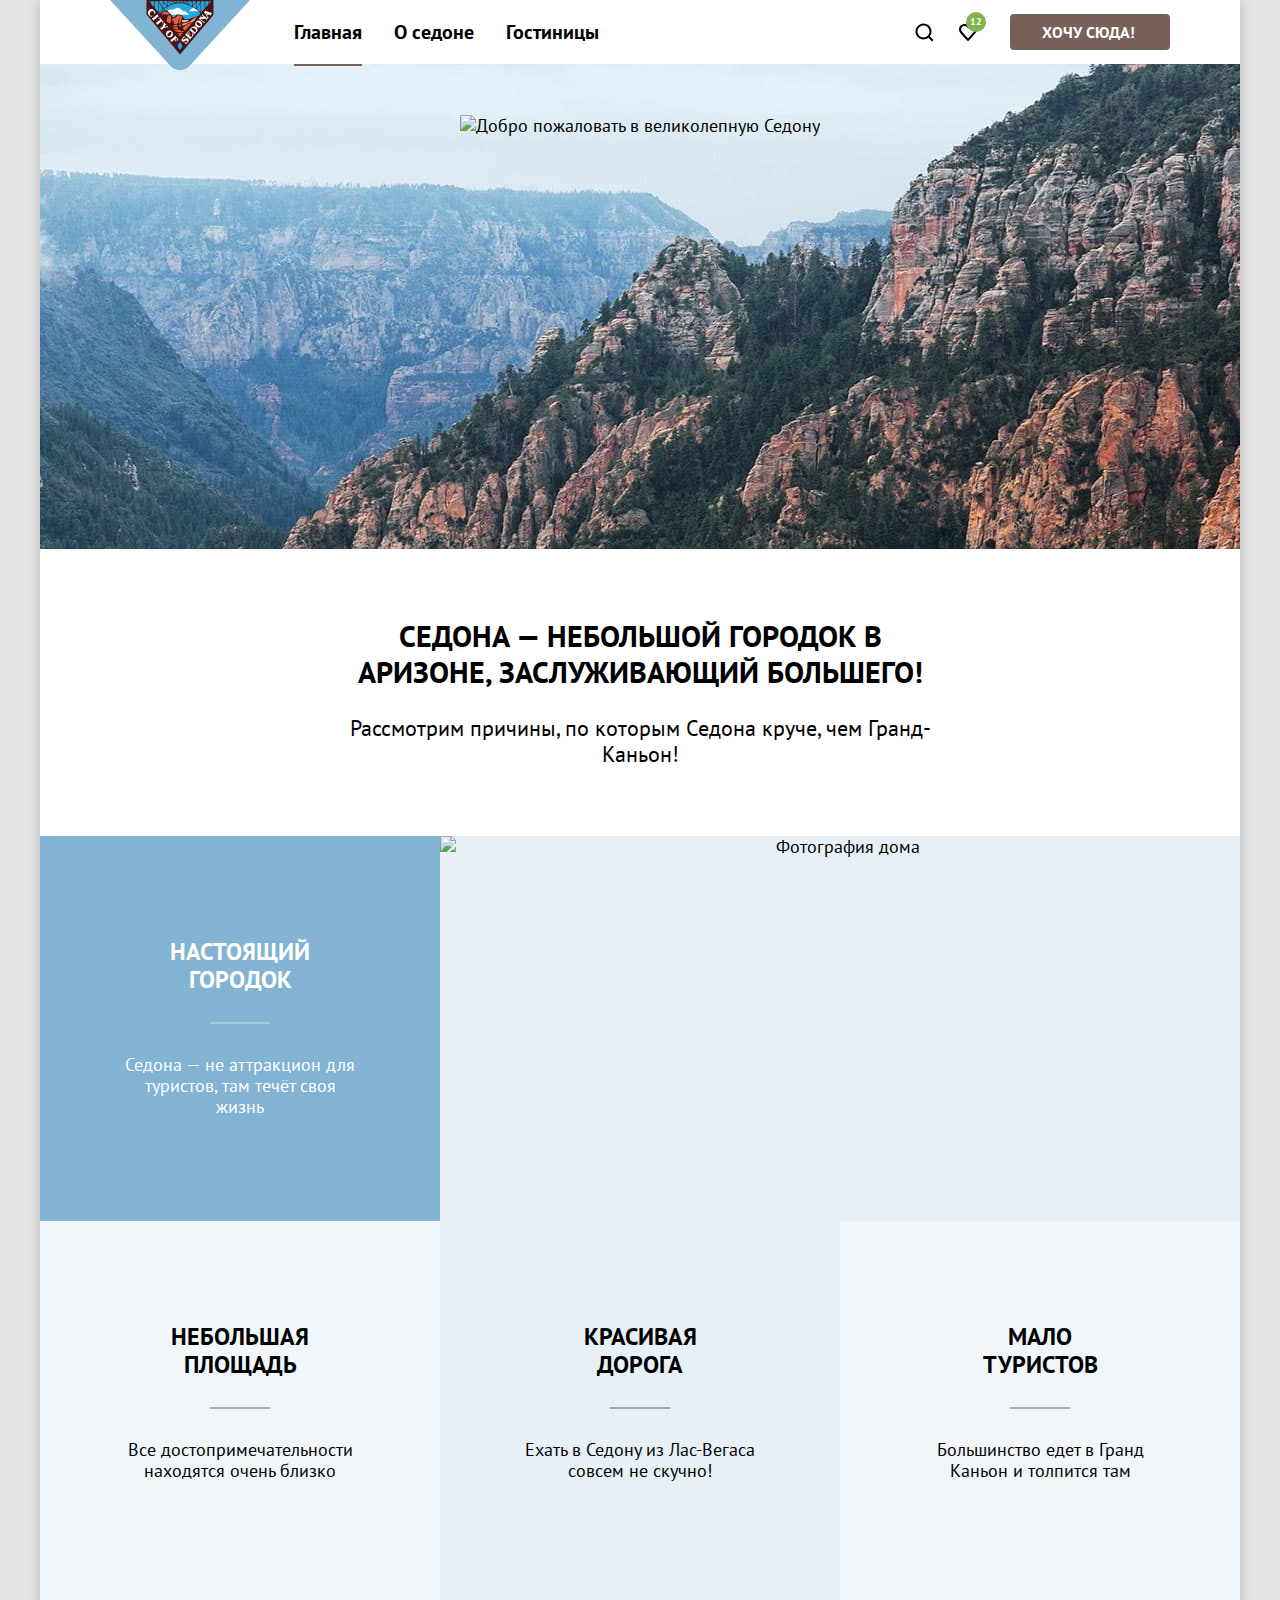
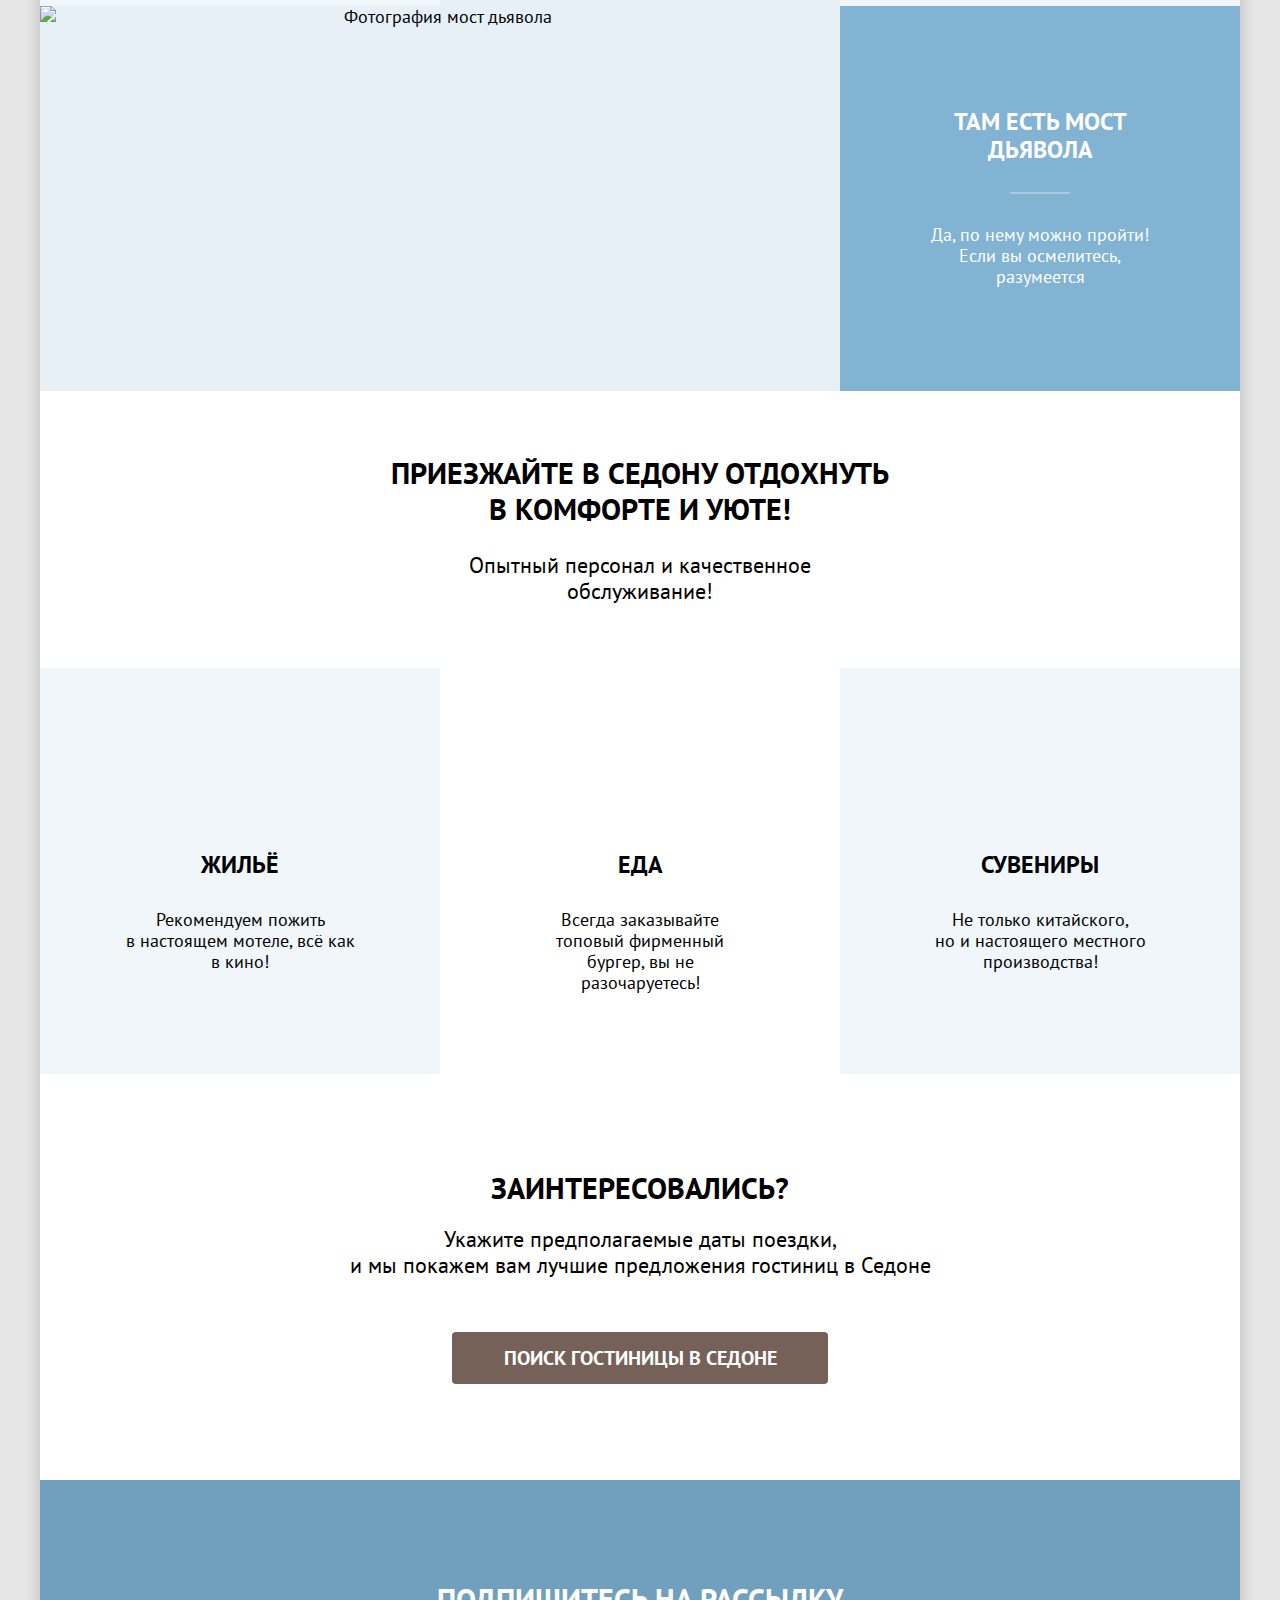
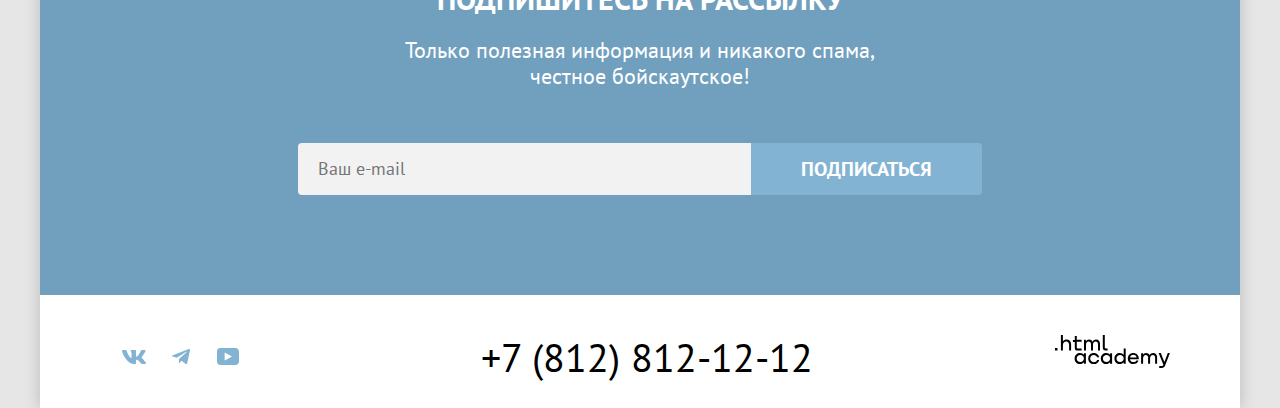
==== commit 0f957a76: "добавляет стили для модального контейнера" ====
--- a/source/index.html
+++ b/source/index.html
@@ -191,6 +191,7 @@
     <div class="modal-container modal-container-close">
       <div class="modal modal-search">
         <button class="modal-close-button">
+          <svg width="20" height="20" fill="none" xmlns="http://www.w3.org/2000/svg"><defs><clipPath id="a"><path transform="translate(-.32 -.32)" fill="#fff" fill-opacity="0" d="M0 0h19.623v19.623H0z"/></clipPath></defs><g clip-path="url(#a)"><path d="m16.49 3.78-1.3-1.29-5.7 5.7-5.71-5.7-1.29 1.29 5.7 5.71-5.7 5.7 1.29 1.3 5.71-5.71 5.7 5.71 1.3-1.3-5.71-5.7 5.71-5.71Z" fill="#000"/></g></svg>
           <span class="visually-hidden">Закрыть</span>
         </button>
         <section class="modal-content">
@@ -198,45 +199,55 @@
           <form class="modal-form" action="https://echo.htmlacademy.ru/" method="post">
             <p class="modal-field-dates">
               <label for="check-in">Дата заезда:</label>
-              <input class="modal-field-date field" type="date" id="check-in" name="check-in" value="" placeholder="27 апреля 2020">
+              <input class="modal-field-date field" type="text" id="check-in" name="check-in" value="" placeholder="27 апреля 2020" required>
               <span class="modal-field-error">Мы не можем отправить вас в прошлое.</span>
             </p>
             <p class="modal-field-dates">
               <label for="departure">Дата выезда:</label>
-              <input class="modal-field-date field" type="date" id="departure" name="departure" value="" placeholder="1 сентября 2023">
-              <span>На эти даты есть свободные номера. Пока есть.</span>
+              <input class="modal-field-date field" type="text" id="departure" name="departure" value="" placeholder="1 сентября 2023" required>
+              <span class="modal-field-notification">На эти даты есть свободные номера. Пока есть.</span>
             </p>
-            <div class="modal-quantity">
-              <p class="modal-quantity-box">
-                <label for="">Взрослые:</label>
-                <button class="button quantity-button" type="button">-
-                  <span class="visually-hidden">Уменьшить количество</span>
-                </button>
-                <input type="number">
-                <button class="button quantity-button" type="button">+
-                  <span class="visually-hidden">Увеличить количество</span>
-                </button>
-              </p>
-              <p>
-                <span>
-                  <label for="">Дети:</label>
-                  <span class="tooltip">
-                    <button class="tooltip-button button" type="button">
-                      <svg width="2" height="12" fill="none" xmlns="http://www.w3.org/2000/svg"><path d="M0 0h2v2H0V0Zm2 12H0V3h2v9Z" fill="#FFF" fill-rule="evenodd"/><path d="M0 0v2h2V0H0Zm2 12V3H0v9h2Z"/></svg>
-                    </button>
-                    <span class="tooltip-tet">Укажите количество детей, которые будут с вами, возраст которых от 6 до 18 лет. Дети до 6 лет размещаются бесплатно.</span>
+            <ul class="modal-quantity">
+              <li class="modal-quantity-wrapper">
+                <label class="modal-quantity-label-adult" for="adult-quantity">Взрослые:</label>
+                <div class="quantity-button-box">
+                  <button class="button quantity-button quantity-button-min" type="button">
+                    <svg class="quantity-icon" width="20" height="20" fill="none" xmlns="http://www.w3.org/2000/svg"><defs><clipPath id="a"><path fill="#fff" fill-opacity="0" d="M0 0h20v20H0z"/></clipPath></defs><g clip-path="url(#a)"><path d="M3 11V9h14v2H3Z" fill="#756157" fill-opacity="0.3" fill-rule="evenodd"/></g></svg>
+                    <span class="visually-hidden">Уменьшить количество</span>
+                  </button>
+                </div>
+                <input class="modal-quantity-field field" type="number" id="adult-quantity" name="adult-quantity" value="2" placeholder="2" required>
+                <div class="quantity-button-box">
+                  <button class="button quantity-button quantity-button-max" type="button">
+                    <svg class="quantity-icon" width="20" height="20" fill="none" xmlns="http://www.w3.org/2000/svg"><defs><clipPath id="a"><path fill="#fff" fill-opacity="0" d="M0 0h20v20H0z"/></clipPath></defs><g clip-path="url(#a)"><path d="M17 9h-6V3H9v6H3v2h6v6h2v-6h6V9Z" fill="#756157" fill-opacity="0.3"/></g></svg>
+                    <span class="visually-hidden">Увеличить количество</span>
+                  </button>
+                </div>
+              </li>
+              <li class="modal-quantity-wrapper">
+                <span class="quantity-box-kids">
+                  <label class="modal-quantity-label-kids" for="kids-quantity">Дети:</label>
+                  <span class="tooltip ">
+                    <button class="tooltip-button button" type="button"></button>
+                    <span class="tooltip-text">Укажите количество детей, которые будут с вами, возраст которых от 6 до 18 лет. Дети до 6 лет размещаются бесплатно.</span>
                   </span>
                 </span>
-                <button class="button quantity-button" type="button">-
-                  <span class="visually-hidden">Уменьшить количество</span>
-                </button>
-                <input type="number">
-                <button class="button quantity-button" type="button">+
-                  <span class="visually-hidden">Уменьшить количество</span>
-                </button>
-              </p>
-            </div>
-            <button class="button" type="submit">Найти</button>
+                <div class="quantity-button-box">
+                  <button class="button quantity-button quantity-button-min" type="button">
+                    <svg class="quantity-icon" width="20" height="20" fill="none" xmlns="http://www.w3.org/2000/svg"><defs><clipPath id="a"><path fill="#fff" fill-opacity="0" d="M0 0h20v20H0z"/></clipPath></defs><g clip-path="url(#a)"><path d="M3 11V9h14v2H3Z" fill="#756157" fill-opacity="0.3" fill-rule="evenodd"/></g></svg>
+                    <span class="visually-hidden">Уменьшить количество</span>
+                  </button>
+                </div>
+                <input class="modal-quantity-field field" type="number" id="kids-quantity" name="kids-quantity" value="2" placeholder="2" required>
+                <div class="quantity-button-box">
+                  <button class="button quantity-button quantity-button-max" type="button">
+                    <svg class="quantity-icon" width="20" height="20" fill="none" xmlns="http://www.w3.org/2000/svg"><defs><clipPath id="a"><path fill="#fff" fill-opacity="0" d="M0 0h20v20H0z"/></clipPath></defs><g clip-path="url(#a)"><path d="M17 9h-6V3H9v6H3v2h6v6h2v-6h6V9Z" fill="#756157" fill-opacity="0.3"/></g></svg>
+                    <span class="visually-hidden">Уменьшить количество</span>
+                  </button>
+                </div>
+              </li>
+            </ul>
+            <button class="button modal-button" type="submit">Найти</button>
           </form>
         </section>
       </div>
--- a/source/css/style.css
+++ b/source/css/style.css
@@ -79,7 +79,7 @@
   cursor: pointer;
   padding: 0;
   border-radius: 4px;
-  /*???? убрать */
+  /*???? убрать или оставить */
   display: block;
 }
 
@@ -1427,14 +1427,24 @@
   background-color: #F2F2F2;
   border-radius: 50px;
   border: none;
-  background-image: url("./../images/icons/icons-cross.svg");
-  background-repeat: no-repeat;
-  background-position: center;
   cursor: pointer;
 }
 
-.modal-content {
-  border: 2px solid red;
+.modal-close-button svg {
+  display: block;
+  margin: auto;
+}
+
+.modal-close-button:hover {
+  background-color: #E6E6E6;
+}
+
+.modal-close-button:active path{
+  opacity: 0.3;
+}
+
+.modal-close-button:focus {
+  border: 3px solid #83B3D3;
 }
 
 .modal-title {
@@ -1447,8 +1457,10 @@
 }
 
 .modal-field-dates {
+  margin: 0;
   display: flex;
   justify-content: space-between;
+  align-items: center;
   margin-bottom: 48px;
 }
 
@@ -1462,21 +1474,211 @@
 .modal-field-date {
   position: relative;
   width: 440px;
+  font-family: 'PT Sans', 'Arial', sans-serif;
+  font-size: 18px;
+  font-weight: 700;
+  line-height: 24px;
+  padding: 12px 20px;
+  margin: 0;
+  border: none;
+  border-radius: 4px;
+  background-image: url(./../images/icons/icons-date.svg);
+  background-repeat: no-repeat;
+  background-position: center right 20px;
 }
 
 .modal-field-date::placeholder {
-  padding: 12px 20px;
+  font-family: 'PT Sans', 'Arial', sans-serif;
+  font-size: 18px;
+  font-weight: 700;
+  line-height: 24px;
+  color: #000000;
+  /* padding: 12px 20px; */
 }
 
 .modal-field-error {
-  position: absolute;
-  bottom: 300px;
-  left: 200px;
+  font-size: 16px;
+  line-height: 21px;
+  color: #FF5757;
+  position: absolute;
+  bottom: 340px;
+  left: 230px;
+}
+
+.modal-field-notification {
+  font-size: 16px;
+  line-height: 21px;
+  color: #333333;
+  position: absolute;
+  bottom: 245px;
+  left: 230px;
+}
+
+/*Вводим количество взрослых и детей*/
+.modal-quantity {
+  list-style-type: none;
+  margin: 0;
+  padding: 0;
+  width: 100%;
+  display: flex;
+  flex-wrap: wrap;
+  justify-content: space-between;
+  margin-bottom: 48px;
+}
+
+.modal-quantity-wrapper {
+  display: flex;
+  align-items: center;
+}
+
+.modal-quantity-label-adult{
+  font-size: 20px;
+  font-weight: 700;
+  line-height: 24px;
+  margin-right: 46px;
+}
+
+.quantity-box-kids {
+  width: 85px;
+  display: flex;
+  margin-right: 46px;
+}
+
+.modal-quantity-label-kids {
+  font-size: 20px;
+  font-weight: 700;
+  line-height: 24px;
+  margin-right: 10px;
+}
+
+.quantity-button-box {
+  width: 40px;
+  height: 48px;
+  background-color: #F2F2F2;
+  padding: 14px 10px;
+}
+
+.quantity-button {
+  width: 20px;
+  display: block;
+  height: 20px;
+  border-radius: 4px;
+}
+
+.quantity-button:hover path{
+  fill: #000000;
+  fill-opacity: 1;
+}
+
+.quantity-button:focus {
+  outline: 3px solid #83B3D3;
+}
+
+.quantity-button:active path{
+  fill-opacity: 0.3;
+}
+
+.modal-quantity-field {
+  font-family: 'PT Sans', 'Arial', sans-serif;
+  font-size: 18px;
+  font-weight: 700;
+  line-height: 24px;
+  margin: 0;
+  width: 31px;
+  height: 48px;
+  padding: 14px 8px;
+  border: none;
+}
+
+.modal-quantity-field::placeholder {
+  font-family: 'PT Sans', 'Arial', sans-serif;
+  font-size: 18px;
+  font-weight: 700;
+  line-height: 24px;
+  color: #000000;
+}
+
+.modal-quantity-field:focus {
+  outline: none;
+  border: 3px solid #83B3D3;
+  border-radius: 4px;
+}
+
+/*Tooltip*/
+.tooltip {
+  position: relative;
 }
 
 .tooltip-button {
   width: 26px;
   height: 26px;
+  background-image: url(./../images/icons/icons-tooltip.svg);
+  background-repeat: no-repeat;
+  background-position: center;
   background-color: #83B3D3;
   border-radius: 50px;
-}
+  position: relative;
+}
+
+.tooltip-text {
+  position: absolute;
+  top: 40px;
+  left: -115px;
+  width: 256px;
+  font-size: 16px;
+  line-height: 20px;
+  padding: 15px 18px 18px 22px;
+  color: #ffffff;
+  background-color: #333333;
+  border-radius: 10px;
+  box-shadow: 0 15px 30px 0 rgba(0, 0, 0, 0.3);
+  display: none;
+}
+
+.tooltip-text::before {
+  position: absolute;
+  content: "";
+  width: 19px;
+  height: 9px;
+  top: -9px;
+  left: 50%;
+  transform: translate(-50%);
+  background-image: url("./../images/icons/icons-triangle.svg");
+  background-repeat: no-repeat;
+}
+
+.tooltip-button:hover + .tooltip-text,
+.tooltip-button:focus +.tooltip-text {
+  display: block;
+}
+
+.tooltip-button:focus {
+  outline: 3px solid #68A2CA;
+}
+
+.modal-button {
+  width: 100%;
+  padding: 18px 0;
+  background-color: #83B3D3;
+  color: #ffffff;
+  font-size: 20px;
+  font-weight: 700;
+  line-height: 24px;
+  border-radius: 10px;
+}
+
+.modal-button:hover,
+.modal-button:focus {
+  background-color: #68a2ca;
+  outline: none;
+}
+
+.modal-button:active {
+  color: rgba(255, 255, 255, 0.3);
+  outline: none;
+  border: none;
+}
+
+.modal-container-close {
+  display: none;
+}
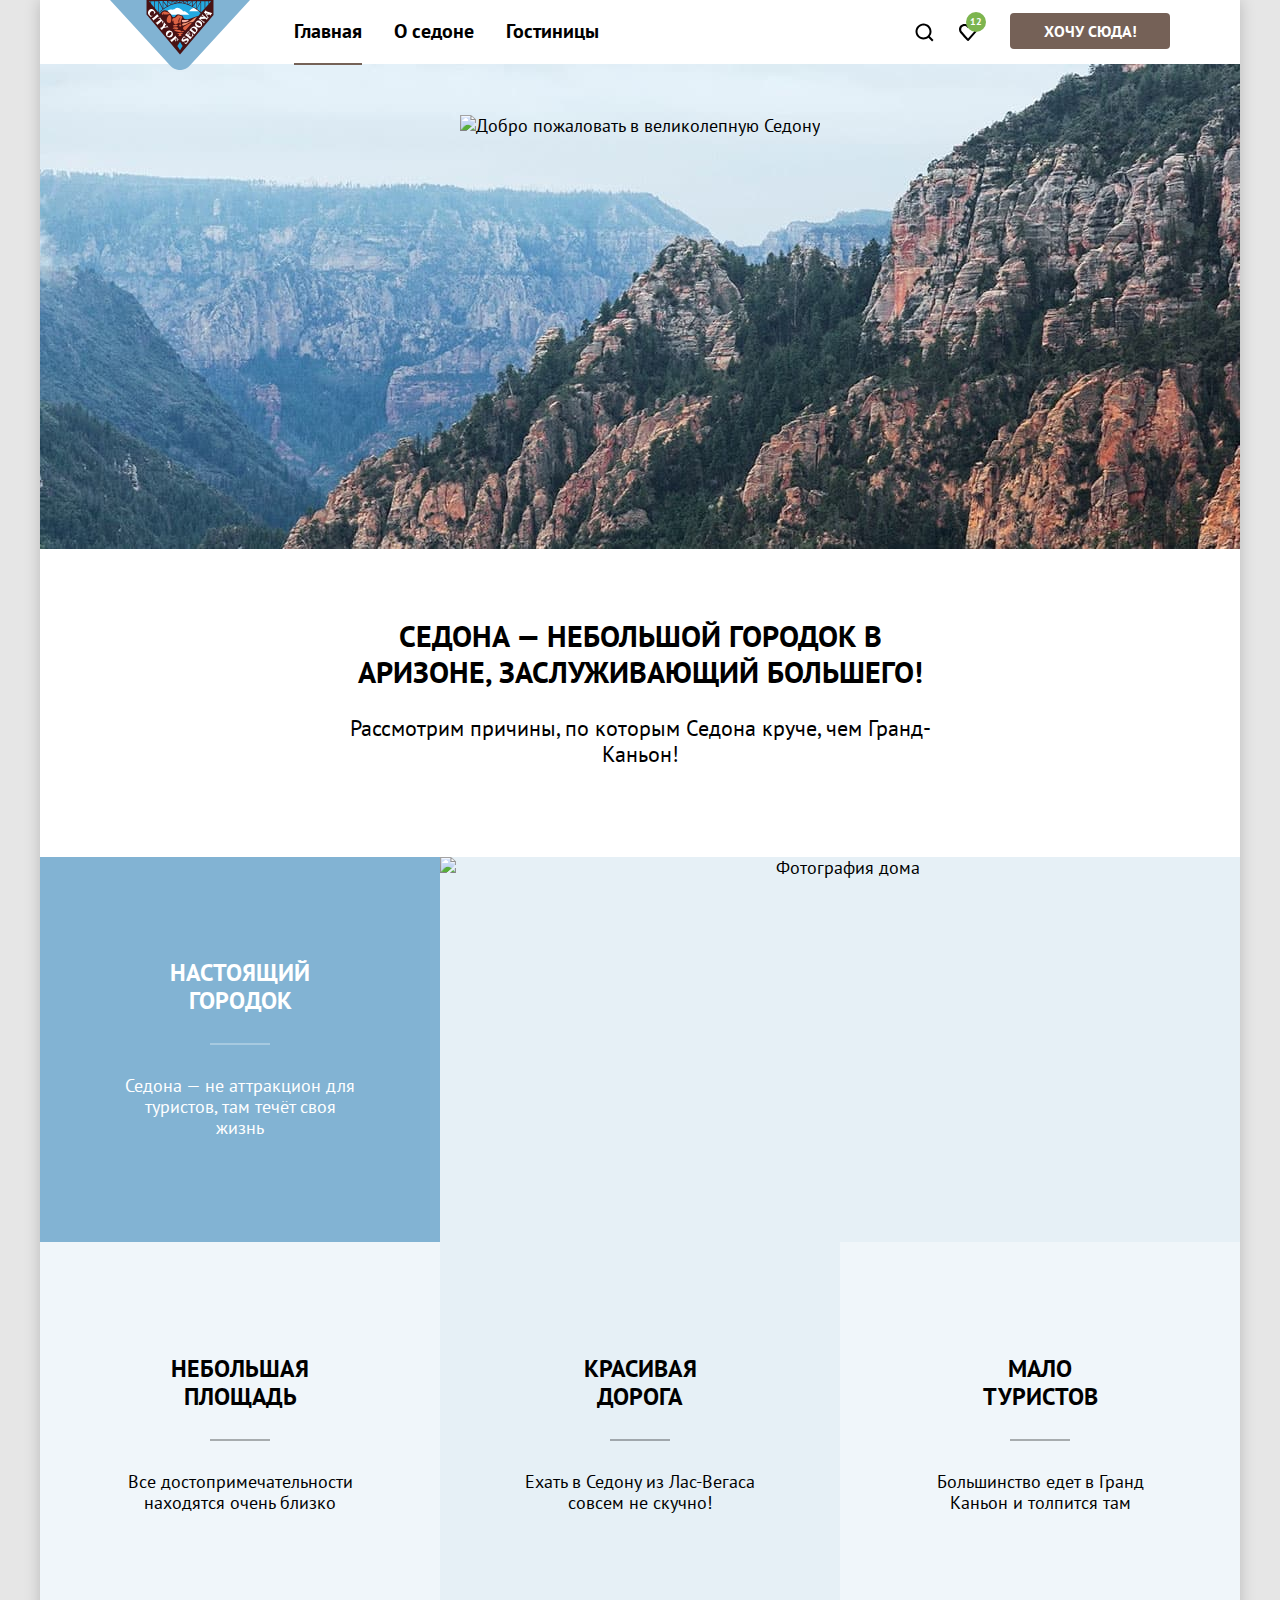
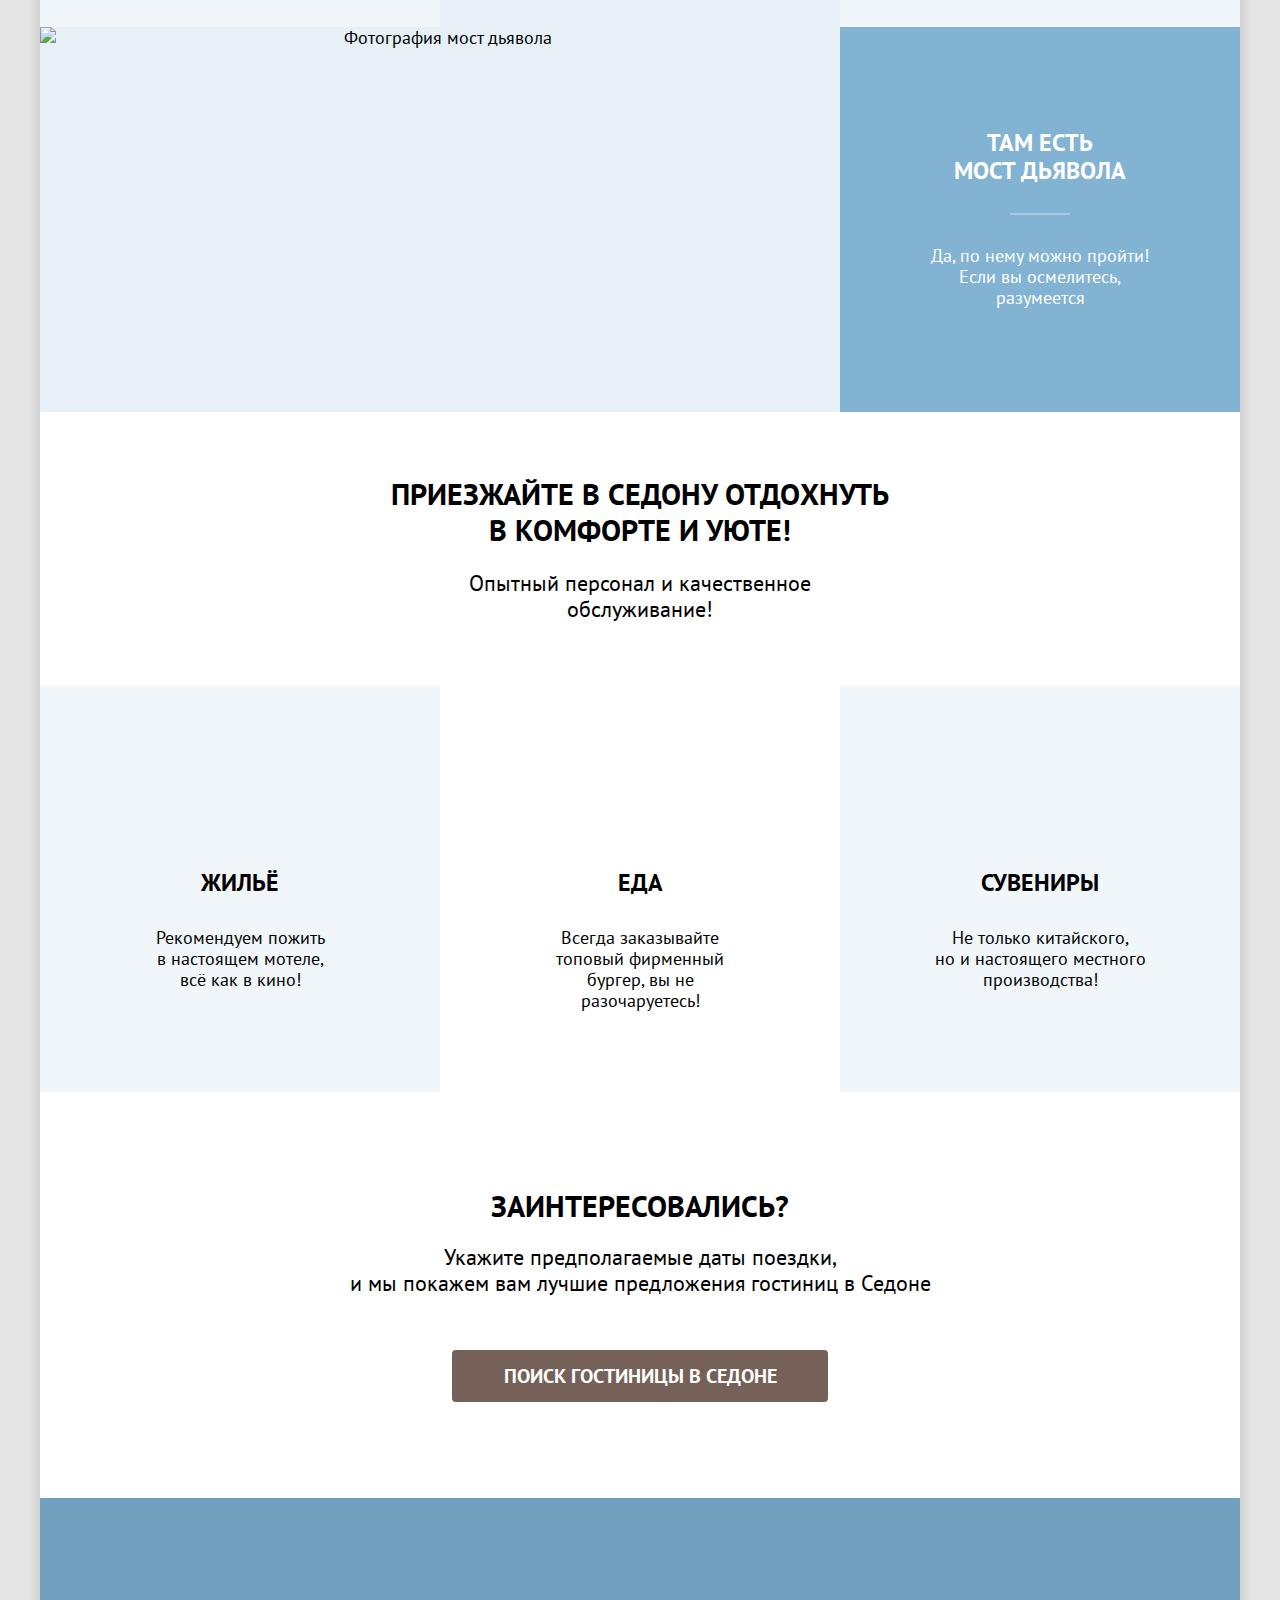
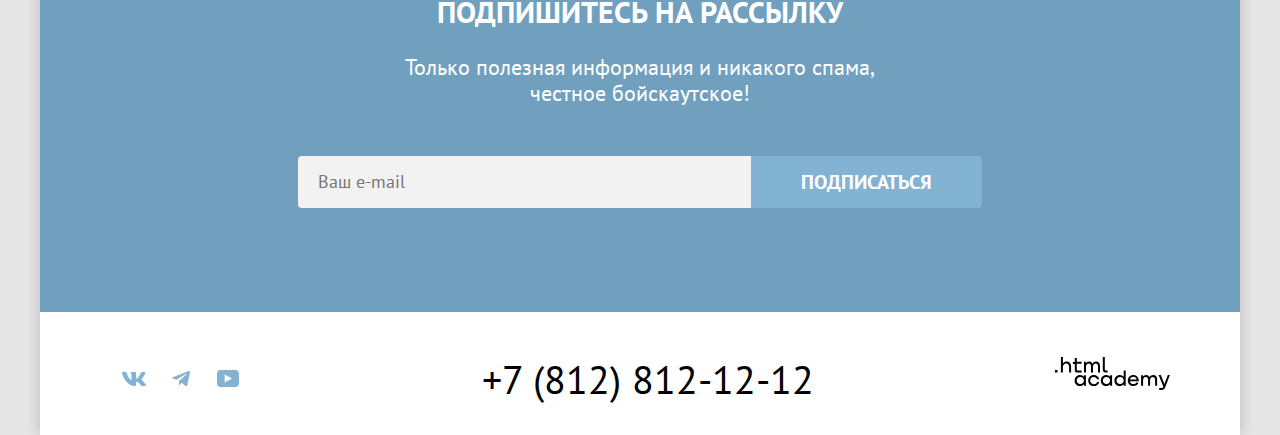
==== commit db7c2952: "проверяет соответствие верстки критериям" ====
--- a/source/index.html
+++ b/source/index.html
@@ -4,6 +4,7 @@
     <meta charset="utf-8">
     <title>HTML Academy: Седона</title>
     <link rel="stylesheet" href="./css/style.css">
+    <link rel="icon" type="image/png" sizes="32x32" href="./images/favicons/favicon32x32.png">
   </head>
   <body class="page-body">
     <div class="page-wrapper">
@@ -32,13 +33,13 @@
               <ul class="navigation-user-list">
                 <li class="navigation-user-item">
                   <button class="button navigation-user-icon navigation-user-icon-search" type="button" aria-label="Поиск">
-                    <svg width="20" height="20" viewBox="0 0 20 20" aria-hidden="true" focusable="false" fill="none" xmlns="http://www.w3.org/2000/svg"><defs><clipPath id="a"><path fill="#fff" fill-opacity="0" d="M0 0h20v20H0z"/></clipPath></defs><g clip-path="url(#a)"><path d="m19.5 18.008-3.7-3.68c1-1.292 1.7-2.983 1.7-4.872 0-4.376-3.6-7.956-8-7.956s-8 3.68-8 8.055c0 4.376 3.6 7.956 8 7.956 1.8 0 3.5-.597 4.9-1.69l3.7 3.679 1.4-1.492Zm-10-2.486c-3.3 0-6-2.685-6-5.967 0-3.282 2.7-5.967 6-5.967s6 2.685 6 5.967c0 3.282-2.7 5.967-6 5.967Z" fill="#000000"/></g></svg>
+                    <svg width="20" height="20" viewBox="0 0 20 20" fill="none" xmlns="http://www.w3.org/2000/svg"><defs><clipPath id="aa"><path fill="#fff" fill-opacity="0" d="M0 0h20v20H0z"/></clipPath></defs><g clip-path="url(#a)"><path d="m19.5 18.008-3.7-3.68c1-1.292 1.7-2.983 1.7-4.872 0-4.376-3.6-7.956-8-7.956s-8 3.68-8 8.055c0 4.376 3.6 7.956 8 7.956 1.8 0 3.5-.597 4.9-1.69l3.7 3.679 1.4-1.492Zm-10-2.486c-3.3 0-6-2.685-6-5.967 0-3.282 2.7-5.967 6-5.967s6 2.685 6 5.967c0 3.282-2.7 5.967-6 5.967Z" fill="#000"/></g></svg>
                   </button>
                 </li>
                 <li class="navigation-user-item">
                   <button class="button navigation-user-icon navigation-user-icon-favorite" type="button" aria-label="Избранное">
                     <span class="notification-badge">12</span>
-                    <svg width="20" height="20" viewBox="0 0 20 20" fill="none" xmlns="http://www.w3.org/2000/svg"><defs><clipPath id="a"><path fill="#fff" fill-opacity="0" d="M0 0h20v20H0z"/></clipPath></defs><g clip-path="url(#a)"><path d="M9.9 19c-.3 0-.6-.1-.8-.4-5.4-6.1-6.7-7.5-7-7.9C1.4 9.8 1 8.6 1 7.4 1 4.4 3.4 2 6.5 2 7.8 2 9 2.5 10 3.3c1-.8 2.3-1.3 3.5-1.3 3 0 5.5 2.4 5.5 5.4 0 1.3-.5 2.5-1.3 3.4l-7 7.9c-.2.2-.4.3-.8.3Zm-6-9.5c.3.4 3.5 4 6.1 6.9l6.2-7c.5-.5.7-1.2.7-2 0-1.8-1.5-3.3-3.3-3.3-1 0-2 .5-2.7 1.3-.3.3-.6.4-.9.4-.3 0-.6-.2-.8-.4-.7-.8-1.7-1.3-2.7-1.3-1.8 0-3.3 1.5-3.3 3.3-.1.9.3 1.6.7 2.1Z" fill="#000"/></g></svg>
+                    <svg width="20" height="20" viewBox="0 0 20 20" fill="none" xmlns="http://www.w3.org/2000/svg"><defs><clipPath id="b"><path fill="#fff" fill-opacity="0" d="M0 0h20v20H0z"/></clipPath></defs><g clip-path="url(#a)"><path d="M9.9 19c-.3 0-.6-.1-.8-.4-5.4-6.1-6.7-7.5-7-7.9C1.4 9.8 1 8.6 1 7.4 1 4.4 3.4 2 6.5 2 7.8 2 9 2.5 10 3.3c1-.8 2.3-1.3 3.5-1.3 3 0 5.5 2.4 5.5 5.4 0 1.3-.5 2.5-1.3 3.4l-7 7.9c-.2.2-.4.3-.8.3Zm-6-9.5c.3.4 3.5 4 6.1 6.9l6.2-7c.5-.5.7-1.2.7-2 0-1.8-1.5-3.3-3.3-3.3-1 0-2 .5-2.7 1.3-.3.3-.6.4-.9.4-.3 0-.6-.2-.8-.4-.7-.8-1.7-1.3-2.7-1.3-1.8 0-3.3 1.5-3.3 3.3-.1.9.3 1.6.7 2.1Z" fill="#000"/></g></svg>
                   </button>
                 </li>
               </ul>
@@ -82,7 +83,7 @@
               </li>
               <li class="advantages-item advantages-item-wrapper">
                 <div class="advantages-item-box">
-                  <h3 class="advantages-item-title advantages-item-title-light">Там есть мост дьявола</h3>
+                  <h3 class="advantages-item-title advantages-item-title-light">Там есть <br> мост дьявола</h3>
                   <p class="advantages-item-text">Да, по нему можно пройти! Если вы осмелитесь, разумеется</p>
                 </div>
                 <img class="advantages-item-img advantages-item-img-order" src="./images/content/photo-2.jpg" alt="Фотография мост дьявола" width="800" height="385">
@@ -98,7 +99,7 @@
           <ul class="infrastructure-list">
             <li class="infrastructure-item infrastructure-item-apartments">
               <h3 class="infrastructure-item-title">Жильё</h3>
-              <p class="infrastructure-item-text">Рекомендуем пожить <br> в настоящем мотеле, всё как в кино!</p>
+              <p class="infrastructure-item-text">Рекомендуем пожить <br> в настоящем мотеле, <br> всё как в кино!</p>
             </li>
             <li class="infrastructure-item infrastructure-item-food">
               <h3 class="infrastructure-item-title">Еда</h3>
@@ -139,7 +140,7 @@
                 <li class="footer-social-item">
                   <a class="footer-social-link" href="https://vk.com/htmlacademy" target="_blank">
                     <span class="visually-hidden">Вконтакте</span>
-                    <svg class="footer-social-icon footer-social-vk" width="24" height="14" viewBox="0 0 24 14" fill="none" xmlns="http://www.w3.org/2000/svg" xmlns:xlink="http://www.w3.org/1999/xlink">
+                    <svg class="footer-social-icon footer-social-vk" width="24" height="14" viewBox="0 0 24 14" role="img" aria-label="В контакте" fill="none" xmlns="http://www.w3.org/2000/svg" xmlns:xlink="http://www.w3.org/1999/xlink">
                       <path d="M23.45 0.948242C23.616 0.401855 23.45 0 22.655 0L20.03 0C19.3621 0 19.054 0.347168 18.887 0.72998C18.887 0.72998 17.552 3.92578 15.661 6.00195C15.049 6.604 14.771 6.79492 14.437 6.79492C14.27 6.79492 14.019 6.604 14.019 6.05713L14.019 0.948242C14.019 0.291992 13.835 0 13.2791 0L9.151 0C8.73401 0 8.48303 0.304199 8.48303 0.592773C8.48303 1.21387 9.42896 1.35791 9.526 3.10596L9.526 6.90381C9.526 7.73682 9.37305 7.88818 9.03894 7.88818C8.14905 7.88818 5.98401 4.67676 4.69897 1.00293C4.44995 0.288086 4.198 0 3.52698 0L0.900024 0C0.150024 0 0 0.347168 0 0.72998C0 1.41211 0.890015 4.7998 4.14502 9.28076C6.31494 12.3408 9.37 14 12.153 14C13.822 14 14.028 13.6318 14.028 12.9971L14.028 10.6841C14.028 9.94678 14.186 9.7998 14.715 9.7998C15.105 9.7998 15.772 9.99219 17.33 11.4668C19.11 13.2158 19.403 14 20.405 14L23.03 14C23.78 14 24.156 13.6318 23.9399 12.9038C23.702 12.1802 22.8521 11.1289 21.725 9.88184C21.113 9.17188 20.1949 8.40723 19.916 8.02393C19.527 7.5332 19.6381 7.31396 19.916 6.87695C19.916 6.87695 23.116 2.45117 23.449 0.948242L23.45 0.948242Z" fill="#83B3D3" fill-opacity="1.000000" fill-rule="evenodd"/>
                     </svg>
                   </a>
@@ -147,7 +148,7 @@
                 <li class="footer-social-item">
                   <a class="footer-social-link" href="https://t.me/htmlacademy" target="_blank">
                     <span class="visually-hidden">Телеграмм</span>
-                    <svg class=" footer-social-icon footer-social-tme" width="18" height="15" viewBox="0 0 18 15" fill="none" xmlns="http://www.w3.org/2000/svg" xmlns:xlink="http://www.w3.org/1999/xlink">
+                    <svg class=" footer-social-icon footer-social-tme" width="18" height="15" viewBox="0 0 18 15" role="img" aria-label="Телеграмм" fill="none" xmlns="http://www.w3.org/2000/svg" xmlns:xlink="http://www.w3.org/1999/xlink">
                       <path d="M16.785 0.0991211L0.840454 6.24756C-0.247681 6.68457 -0.241333 7.29199 0.640869 7.5625L4.7345 8.83936L14.2058 2.86377C14.6537 2.59131 15.0629 2.73779 14.7266 3.03613L7.05286 9.96191L7.05103 9.96191L7.05286 9.96289L6.77051 14.1821C7.18408 14.1821 7.3667 13.9927 7.59875 13.7686L9.58704 11.835L13.7229 14.8901C14.4855 15.3101 15.0332 15.0942 15.2229 14.1841L17.938 1.38867C18.2158 0.274414 17.5126 -0.22998 16.785 0.0991211Z" fill="#83B3D3" fill-opacity="1.000000" fill-rule="nonzero"/>
                     </svg>
                   </a>
@@ -155,7 +156,7 @@
                 <li class="footer-social-item">
                   <a class="footer-social-link" href="https://www.youtube.com/user/htmlacademyru" target="_blank">
                     <span class="visually-hidden">Youtube</span>
-                    <svg class="footer-social-icon footer-social-youtube" width="22" height="17" viewBox="0 0 22 17" fill="none" xmlns="http://www.w3.org/2000/svg" xmlns:xlink="http://www.w3.org/1999/xlink">
+                    <svg class="footer-social-icon footer-social-youtube" width="22" height="17" viewBox="0 0 22 17" role="img" aria-label="Ютуб" fill="none" xmlns="http://www.w3.org/2000/svg" xmlns:xlink="http://www.w3.org/1999/xlink">
                       <rect id="Social" width="22" height="17" fill="#FFFFFF" fill-opacity="0"/>
                       <path id="Vector" d="M18.6069 0L3.17407 0C1.31348 0 0 1.59375 0 3.3999L0 13.4937C0 15.4062 1.31348 17 3.17407 17L18.8259 17C20.4677 17 22 15.4062 22 13.6001L22 3.3999C21.7811 1.59375 20.4677 0 18.6069 0ZM7.66174 12.5376L7.66174 4.4624L14.995 8.5L7.66174 12.5376Z" fill="#83B3D3" fill-opacity="1.000000" fill-rule="nonzero"/>
                     </svg>
@@ -170,7 +171,7 @@
             <section class="footer-logo">
               <a class="footer-logo-link" href="https://htmlacademy.ru/" target="_blank">
                 <h2 class="visually-hidden">Логотип html академии</h2>
-                <svg class="footer-logo-svg" width="115" height="33" viewBox="0 0 115 33" fill="none" xmlns="http://www.w3.org/2000/svg" xmlns:xlink="http://www.w3.org/1999/xlink">
+                <svg class="footer-logo-svg" width="115" height="33" viewBox="0 0 115 33" role="img" aria-label="Логотип html академии" fill="none" xmlns="http://www.w3.org/2000/svg" xmlns:xlink="http://www.w3.org/1999/xlink">
                   <defs>
                     <clipPath>
                       <rect id="logo_htmlacademy" width="115" height="33" fill="white" fill-opacity="0"/>
@@ -188,10 +189,11 @@
         </div>
       </footer>
     </div>
+    <!-- Модальное окно -->
     <div class="modal-container modal-container-close">
-      <div class="modal modal-search">
+      <div class="modal">
         <button class="modal-close-button">
-          <svg width="20" height="20" fill="none" xmlns="http://www.w3.org/2000/svg"><defs><clipPath id="a"><path transform="translate(-.32 -.32)" fill="#fff" fill-opacity="0" d="M0 0h19.623v19.623H0z"/></clipPath></defs><g clip-path="url(#a)"><path d="m16.49 3.78-1.3-1.29-5.7 5.7-5.71-5.7-1.29 1.29 5.7 5.71-5.7 5.7 1.29 1.3 5.71-5.71 5.7 5.71 1.3-1.3-5.71-5.7 5.71-5.71Z" fill="#000"/></g></svg>
+          <svg width="20" height="20" role="img" aria-label="Закрыть" fill="none" xmlns="http://www.w3.org/2000/svg"><defs><clipPath><path transform="translate(-.32 -.32)" fill="#fff" fill-opacity="0" d="M0 0h19.623v19.623H0z"/></clipPath></defs><g clip-path="url(#a)"><path d="m16.49 3.78-1.3-1.29-5.7 5.7-5.71-5.7-1.29 1.29 5.7 5.71-5.7 5.7 1.29 1.3 5.71-5.71 5.7 5.71 1.3-1.3-5.71-5.7 5.71-5.71Z" fill="#000"/></g></svg>
           <span class="visually-hidden">Закрыть</span>
         </button>
         <section class="modal-content">
@@ -212,14 +214,14 @@
                 <label class="modal-quantity-label-adult" for="adult-quantity">Взрослые:</label>
                 <div class="quantity-button-box">
                   <button class="button quantity-button quantity-button-min" type="button">
-                    <svg class="quantity-icon" width="20" height="20" fill="none" xmlns="http://www.w3.org/2000/svg"><defs><clipPath id="a"><path fill="#fff" fill-opacity="0" d="M0 0h20v20H0z"/></clipPath></defs><g clip-path="url(#a)"><path d="M3 11V9h14v2H3Z" fill="#756157" fill-opacity="0.3" fill-rule="evenodd"/></g></svg>
+                    <svg class="quantity-icon" width="20" height="20" role="img" aria-label="Уменьшить количество" fill="none" xmlns="http://www.w3.org/2000/svg"><defs><clipPath><path fill="#fff" fill-opacity="0" d="M0 0h20v20H0z"/></clipPath></defs><g clip-path="url(#a)"><path d="M3 11V9h14v2H3Z" fill="#756157" fill-opacity="0.3" fill-rule="evenodd"/></g></svg>
                     <span class="visually-hidden">Уменьшить количество</span>
                   </button>
                 </div>
                 <input class="modal-quantity-field field" type="number" id="adult-quantity" name="adult-quantity" value="2" placeholder="2" required>
                 <div class="quantity-button-box">
                   <button class="button quantity-button quantity-button-max" type="button">
-                    <svg class="quantity-icon" width="20" height="20" fill="none" xmlns="http://www.w3.org/2000/svg"><defs><clipPath id="a"><path fill="#fff" fill-opacity="0" d="M0 0h20v20H0z"/></clipPath></defs><g clip-path="url(#a)"><path d="M17 9h-6V3H9v6H3v2h6v6h2v-6h6V9Z" fill="#756157" fill-opacity="0.3"/></g></svg>
+                    <svg class="quantity-icon" width="20" height="20" role="img" aria-label="Увеличить количество" fill="none" xmlns="http://www.w3.org/2000/svg"><defs><clipPath id="a"><path fill="#fff" fill-opacity="0" d="M0 0h20v20H0z"/></clipPath></defs><g clip-path="url(#a)"><path d="M17 9h-6V3H9v6H3v2h6v6h2v-6h6V9Z" fill="#756157" fill-opacity="0.3"/></g></svg>
                     <span class="visually-hidden">Увеличить количество</span>
                   </button>
                 </div>
@@ -228,20 +230,20 @@
                 <span class="quantity-box-kids">
                   <label class="modal-quantity-label-kids" for="kids-quantity">Дети:</label>
                   <span class="tooltip ">
-                    <button class="tooltip-button button" type="button"></button>
-                    <span class="tooltip-text">Укажите количество детей, которые будут с вами, возраст которых от 6 до 18 лет. Дети до 6 лет размещаются бесплатно.</span>
+                    <button class="tooltip-button button" type="button" aria-labelledby="tooltip-text"></button>
+                    <span class="tooltip-text" id="tooltip-text">Укажите количество детей, которые будут с вами, возраст которых от 6 до 18 лет. Дети до 6 лет размещаются бесплатно.</span>
                   </span>
                 </span>
                 <div class="quantity-button-box">
                   <button class="button quantity-button quantity-button-min" type="button">
-                    <svg class="quantity-icon" width="20" height="20" fill="none" xmlns="http://www.w3.org/2000/svg"><defs><clipPath id="a"><path fill="#fff" fill-opacity="0" d="M0 0h20v20H0z"/></clipPath></defs><g clip-path="url(#a)"><path d="M3 11V9h14v2H3Z" fill="#756157" fill-opacity="0.3" fill-rule="evenodd"/></g></svg>
-                    <span class="visually-hidden">Уменьшить количество</span>
+                    <svg class="quantity-icon" width="20" height="20" role="img" aria-label="Уменьшить количество детей" fill="none" xmlns="http://www.w3.org/2000/svg"><defs><clipPath><path fill="#fff" fill-opacity="0" d="M0 0h20v20H0z"/></clipPath></defs><g clip-path="url(#a)"><path d="M3 11V9h14v2H3Z" fill="#756157" fill-opacity="0.3" fill-rule="evenodd"/></g></svg>
+                    <span class="visually-hidden">Уменьшить количество детей</span>
                   </button>
                 </div>
                 <input class="modal-quantity-field field" type="number" id="kids-quantity" name="kids-quantity" value="2" placeholder="2" required>
                 <div class="quantity-button-box">
                   <button class="button quantity-button quantity-button-max" type="button">
-                    <svg class="quantity-icon" width="20" height="20" fill="none" xmlns="http://www.w3.org/2000/svg"><defs><clipPath id="a"><path fill="#fff" fill-opacity="0" d="M0 0h20v20H0z"/></clipPath></defs><g clip-path="url(#a)"><path d="M17 9h-6V3H9v6H3v2h6v6h2v-6h6V9Z" fill="#756157" fill-opacity="0.3"/></g></svg>
+                    <svg class="quantity-icon" width="20" height="20" role="img" aria-label="Уменьшить количество детей" fill="none" xmlns="http://www.w3.org/2000/svg"><defs><clipPath><path fill="#fff" fill-opacity="0" d="M0 0h20v20H0z"/></clipPath></defs><g clip-path="url(#a)"><path d="M17 9h-6V3H9v6H3v2h6v6h2v-6h6V9Z" fill="#756157" fill-opacity="0.3"/></g></svg>
                     <span class="visually-hidden">Уменьшить количество</span>
                   </button>
                 </div>
--- a/source/css/style.css
+++ b/source/css/style.css
@@ -3,9 +3,9 @@
   font-style: normal;
   font-weight: 400;
   src:
-    url('../fonts/ptsans-400.woff2') format("woff2"),
-    url('../fonts/ptsans-400.woff') format("woff"),
-    url('../fonts/ptsans-400.ttf') format("ttf");
+    url('../fonts/ptsans-400.woff2') format('woff2'),
+    url('../fonts/ptsans-400.woff') format('woff'),
+    url('../fonts/ptsans-400.ttf') format('ttf');
   font-display: swap;
 }
 
@@ -14,9 +14,9 @@
   font-style: normal;
   font-weight: 700;
   src:
-    url('../fonts/ptsans-700.woff2') format("woff2"),
-    url('../fonts/ptsans-400.woff') format("woff"),
-    url('../fonts/ptsans-400.ttf') format("ttf");
+    url('../fonts/ptsans-700.woff2') format('woff2'),
+    url('../fonts/ptsans-400.woff') format('woff'),
+    url('../fonts/ptsans-400.ttf') format('ttf');
   font-display: swap;
 }
 
@@ -39,14 +39,21 @@
   overflow: hidden;
 }
 
+img {
+  max-width: 100%;
+  height: auto;
+}
+
 .page {
   height: 100%;
 }
 
 .page-body {
+  min-width: 1240px;
+  /*чтобы при уменьшении екрана елементы не вываливались*/
   margin: 0;
   height: 100%;
-  font-family: 'PT Sans', 'Arial', sans-serif;
+  font-family: 'PT Sans', "Arial", sans-serif;
   font-size: 18px;
   font-weight: 400;
   line-height: 21px;
@@ -61,7 +68,7 @@
   flex-direction: column;
   margin: 0 auto;
   background-color: #ffffff;
-  box-shadow: 0 0 15px 0 rgba(0, 0, 0, 0.2);
+  box-shadow: 0 0 15px 0 rgba(0 0 0 / 0.2);
 }
 
 .container {
@@ -79,8 +86,8 @@
   cursor: pointer;
   padding: 0;
   border-radius: 4px;
-  /*???? убрать или оставить */
   display: block;
+  text-align: center;
 }
 
 .button:disabled {
@@ -124,7 +131,7 @@
   text-decoration: none;
   text-align: center;
   color: inherit;
-  padding: 20px 16px;
+  padding: 19px 16px;
   position: relative;
 }
 
@@ -144,26 +151,10 @@
   color: #68A2CA;
 }
 
-.test {
-  color: red;
-  position: relative;
-}
-
-.test::after {
+.navigation-link-current::after {
   position: absolute;
   content: '';
-  bottom: -2px;
-  left: 16px;
-  right: 16px;
-  height: 2px;
-  background-color: red;
-  z-index: 3;
-}
-
-.navigation-link-current::after {
-  position: absolute;
-  content: '';
-  bottom: -2px;
+  bottom: -3px;
   left: 16px;
   right: 16px;
   height: 2px;
@@ -181,6 +172,7 @@
   flex-wrap: wrap;
   align-items: center;
   margin-left: auto;
+
 }
 
 .navigation-user-list {
@@ -260,8 +252,9 @@
   line-height: 20px;
   text-decoration: none;
   background-color: #756157;
-  color: #FFFFFF;
+  color: #ffffff;
   padding: 8px 32px;
+  margin-bottom: 3px;
 }
 
 .navigation-user-button:hover {
@@ -269,7 +262,7 @@
 }
 
 .navigation-user-button:active {
-  color: rgba(255, 255, 255, 0.3);
+  color: rgba(255 255 255 / 30%);
   background-color: #756157;
 }
 
@@ -286,12 +279,13 @@
 
 .hero {
   min-height: 485px;
-  background-image: url(./../images/hero-background.jpg);
+  background-image: url('./../images/hero-background.jpg');
   background-repeat: no-repeat;
   background-size: cover;
   background-color: #71a0bf;
   text-align: center;
   position: relative;
+  padding-top: 51px;
 }
 
 .hero::after {
@@ -307,7 +301,6 @@
 .hero-img-text {
   width: 458px;
   height: 352px;
-  padding-top: 51px;
 }
 
 /* Преимущества */
@@ -340,6 +333,7 @@
   font-weight: 700;
   line-height: 36px;
   text-transform: uppercase;
+  text-align: center;
 }
 
 .advantages-description,
@@ -361,7 +355,7 @@
 .advantages-description {
   text-align: center;
   padding: 0 274px;
-  margin-bottom: 69px;
+  margin-bottom: 90px;
 }
 
 .advantages-item-wrapper {
@@ -381,6 +375,7 @@
 .advantages-item-single {
   background-color: rgba(131, 179, 211, 0.12);
   color: #000000;
+  padding: 113px 85px;
 }
 
 .advantages-list li:nth-child(2n + 1) {
@@ -437,16 +432,14 @@
   padding-top: 64px;
 }
 
-.infrastructure-title,
-.search-title,
-.newsletter-title {
+.search-title {
   margin-bottom: 20px;
 }
 
 .infrastructure-title {
   text-align: center;
   padding: 0 347px;
-  margin-bottom: 25px;
+  margin-bottom: 22px;
 }
 
 .infrastructure-description {
@@ -493,8 +486,7 @@
 
 /*Поиск гостиницы*/
 .search {
-  padding-top: 96px;
-  padding-bottom: 96px;
+  padding: 96px 304px;
   text-align: center;
 }
 
@@ -530,38 +522,35 @@
 
 /*Подписка на рассылку*/
 .newsletter {
-  min-height: 415px;
+  /* min-height: 416px; */
+  min-height: 412px;
   background-image: url('./../images/subscribe-background.jpg');
   background-repeat: no-repeat;
   background-size: cover;
   background-color: #71a0bf;
+  padding: 96px 258px 104px 258px;
+  text-align: center;
   display: flex;
   flex-direction: column;
-  justify-content: center;
-  align-items: center;
-}
-
-/* .newsletter-wrapper {
-  width: 684px;
-  margin: 0 auto;
-  text-align: center;
-
-} */
+}
 
 .newsletter-title {
+  width: 475px;
   font-size: 30px;
   font-weight: 700;
   line-height: 36px;
   color: #FFFFFF;
-}
+  margin: 0 auto;
+  margin-bottom: 24px;
+  text-align: center;
+}
+
 
 .newsletter-text {
   width: 475px;
   margin: 0 auto;
-  font-style: 22px;
-  line-height: 26px;
   color: #FFFFFF;
-  margin-bottom: 54px;
+  margin-bottom: 50px;
 }
 
 .newsletter-form {
@@ -641,8 +630,9 @@
   display: flex;
   justify-content: space-between;
   align-items: center;
-  padding-top: 40px;
-  padding-bottom: 30px;
+  align-content: center;
+  padding-top: 45px;
+  padding-bottom: 35px;
 }
 
 /*Социальные кнопки*/
@@ -688,6 +678,7 @@
 /*Footer телефон*/
 .footer-phone {
   width: 344px;
+  text-align: center;
 }
 
 .footer-phone-link {
@@ -697,18 +688,16 @@
   text-decoration: none;
   margin-right: 10px;
   margin-bottom: 10px;
-}
-
-.footer-phone-link:hover {
+  align-items: center;
+}
+
+.footer-phone-link:hover,
+.footer-phone-link:focus {
   color: #756157;
 }
 
 .footer-phone-link:active {
   opacity: 0.3;
-}
-
-.footer-phone-link:focus {
-  color: #756157;
 }
 
 /*Footer логотип*/
@@ -719,7 +708,8 @@
   margin-bottom: 10px;
 }
 
-.footer-logo-link:hover path {
+.footer-logo-link:hover path,
+.footer-logo-link:focus path {
   fill: #756157;
 }
 
@@ -757,6 +747,7 @@
   padding: 0;
   list-style-type: none;
   display: flex;
+  flex-wrap: wrap;
   align-items: center;
   margin-bottom: 40px;
 }
@@ -777,6 +768,10 @@
   top: 1px;
 }
 
+.breadcrumbs-item:not(:first-child) {
+  padding-left: 18px;
+}
+
 .breadcrumbs-item:not(:last-child) {
   margin-right: 10px;
 }
@@ -792,7 +787,6 @@
   font-weight: 400;
   line-height: 21px;
   color: #FFFFFF;
-  padding-left: 18px;
 }
 
 .breadcrumbs-link:hover {
@@ -872,7 +866,7 @@
   border-radius: 4px;
 }
 
-.control-input[type="checkbox"]:checked+.control-mark:after {
+.control-input[type="checkbox"]:checked+.control-mark::after {
   position: absolute;
   content: "";
   width: 12px;
@@ -916,7 +910,7 @@
   left: 0;
 }
 
-.control-input[type='radio']:checked+.control-point:after {
+.control-input[type='radio']:checked+.control-point::after {
   position: absolute;
   content: "";
   width: 10px;
@@ -937,7 +931,7 @@
   display: flex;
   gap: 2px;
   width: 288px;
-  margin-bottom: 36px;
+  margin-bottom: 46px;
 }
 
 /* Скрыть стрелки вверх и вниз на элементе input type=number */
@@ -947,6 +941,11 @@
   appearance: none;
   margin: 0;
 }
+
+input[type="number"] {
+  -moz-appearance: textfield;
+}
+
 
 /*Скрыть стрелки вверх и вниз на input type=number в Internet Explorer*/
 input[type="number"]::-webkit-inner-spin-button,
@@ -971,6 +970,11 @@
   border-radius: 4px 0 0 4px;
 }
 
+input:not(:placeholder-shown) {
+  outline: 3px solid #000000;
+  border-radius: 4px;
+}
+
 .range-price-label {
   width: 143px;
   position: relative;
@@ -995,6 +999,7 @@
   font-weight: 700;
   line-height: 24px;
   color: #000000;
+  opacity: 1;
 }
 
 /*Шкала ценового диапазона*/
@@ -1083,10 +1088,7 @@
   padding: 8px 57px;
 }
 
-.reset-button:hover {
-  color: rgba(255, 255, 255, 0.3);
-}
-
+.reset-button:hover,
 .reset-button:active {
   color: rgba(255, 255, 255, 0.3);
 }
@@ -1116,7 +1118,7 @@
   list-style-type: none;
   margin: 0;
   padding: 0;
-  width: 420px;
+  width: 468px;
   display: flex;
   flex-wrap: wrap;
   margin-right: auto;
@@ -1146,6 +1148,7 @@
   padding: 12px 18px;
   padding-right: 40px;
   appearance: none;
+  -moz-appearance: none;
 }
 
 .product-sorting-select:not([disabled]):hover {
@@ -1218,6 +1221,7 @@
 .card-item {
   display: grid;
   grid-template-columns: 140px 140px;
+  grid-template-rows: min-content 1fr min-content;
   gap: 16px 20px;
   padding: 20px;
   border: 1px solid #E6E6E6;
@@ -1228,6 +1232,7 @@
   text-decoration: none;
   color: #000000;
   grid-column: 1/-1;
+  grid-row: 1/2;
 }
 
 .card-img {
@@ -1311,8 +1316,17 @@
 
 .rating-box {
   margin: 0;
-  text-transform: uppercase;
-  border: 2px solid orange;
+  background-image: url("./../images/icons/icons-stars.svg");
+  background-repeat: no-repeat;
+  background-position: 0 0;
+}
+
+.star-3 {
+  width: 70px;
+}
+
+.star-2 {
+  width: 46px;
 }
 
 .rating-number {
@@ -1332,11 +1346,13 @@
   margin: 0;
   padding: 0;
   display: flex;
+  flex-wrap: wrap;
 }
 
 .pagination-item {
-  width: 60px;
-  height: 60px;
+  min-width: 60px;
+  min-height: 60px;
+  margin-bottom: 3px;
 }
 
 .pagination-item:not(:last-child) {
@@ -1354,7 +1370,7 @@
   background-color: #82B3D3;
   cursor: pointer;
   border-radius: 4px;
-  padding: 11px 18px;
+  padding: 11px 20px;
 }
 
 .pagination-link-current {
@@ -1387,6 +1403,8 @@
 .newsletter-catalog {
   background-image: none;
   background-color: #FFFFFF;
+  min-height: 430px;
+  padding: 107px 256px 107px 256px;
 }
 
 .newsletter-catalog-title,
@@ -1412,9 +1430,6 @@
   background-color: #ffffff;
   box-shadow: 0 25px 50px 0 rgba(0, 0, 0, 0.15);
   position: relative;
-}
-
-.modal-search {
   width: 717px;
   border-radius: 30px;
 }
@@ -1423,7 +1438,7 @@
   position: absolute;
   width: 52px;
   height: 52px;
-  right: 45px;
+  right: 50px;
   background-color: #F2F2F2;
   border-radius: 50px;
   border: none;
@@ -1439,7 +1454,7 @@
   background-color: #E6E6E6;
 }
 
-.modal-close-button:active path{
+.modal-close-button:active path {
   opacity: 0.3;
 }
 
@@ -1482,7 +1497,7 @@
   margin: 0;
   border: none;
   border-radius: 4px;
-  background-image: url(./../images/icons/icons-date.svg);
+  background-image: url("./../images/icons/icons-date.svg");
   background-repeat: no-repeat;
   background-position: center right 20px;
 }
@@ -1493,7 +1508,6 @@
   font-weight: 700;
   line-height: 24px;
   color: #000000;
-  /* padding: 12px 20px; */
 }
 
 .modal-field-error {
@@ -1502,7 +1516,7 @@
   color: #FF5757;
   position: absolute;
   bottom: 340px;
-  left: 230px;
+  left: 227px;
 }
 
 .modal-field-notification {
@@ -1511,7 +1525,7 @@
   color: #333333;
   position: absolute;
   bottom: 245px;
-  left: 230px;
+  left: 227px;
 }
 
 /*Вводим количество взрослых и детей*/
@@ -1531,7 +1545,7 @@
   align-items: center;
 }
 
-.modal-quantity-label-adult{
+.modal-quantity-label-adult {
   font-size: 20px;
   font-weight: 700;
   line-height: 24px;
@@ -1565,7 +1579,7 @@
   border-radius: 4px;
 }
 
-.quantity-button:hover path{
+.quantity-button:hover path {
   fill: #000000;
   fill-opacity: 1;
 }
@@ -1574,7 +1588,7 @@
   outline: 3px solid #83B3D3;
 }
 
-.quantity-button:active path{
+.quantity-button:active path {
   fill-opacity: 0.3;
 }
 
@@ -1612,7 +1626,7 @@
 .tooltip-button {
   width: 26px;
   height: 26px;
-  background-image: url(./../images/icons/icons-tooltip.svg);
+  background-image: url("./../images/icons/icons-tooltip.svg");
   background-repeat: no-repeat;
   background-position: center;
   background-color: #83B3D3;
@@ -1647,8 +1661,8 @@
   background-repeat: no-repeat;
 }
 
-.tooltip-button:hover + .tooltip-text,
-.tooltip-button:focus +.tooltip-text {
+.tooltip-button:hover+.tooltip-text,
+.tooltip-button:focus+.tooltip-text {
   display: block;
 }
 
@@ -1674,7 +1688,7 @@
 }
 
 .modal-button:active {
-  color: rgba(255, 255, 255, 0.3);
+  color: rgba(255 255 255 0.3);
   outline: none;
   border: none;
 }
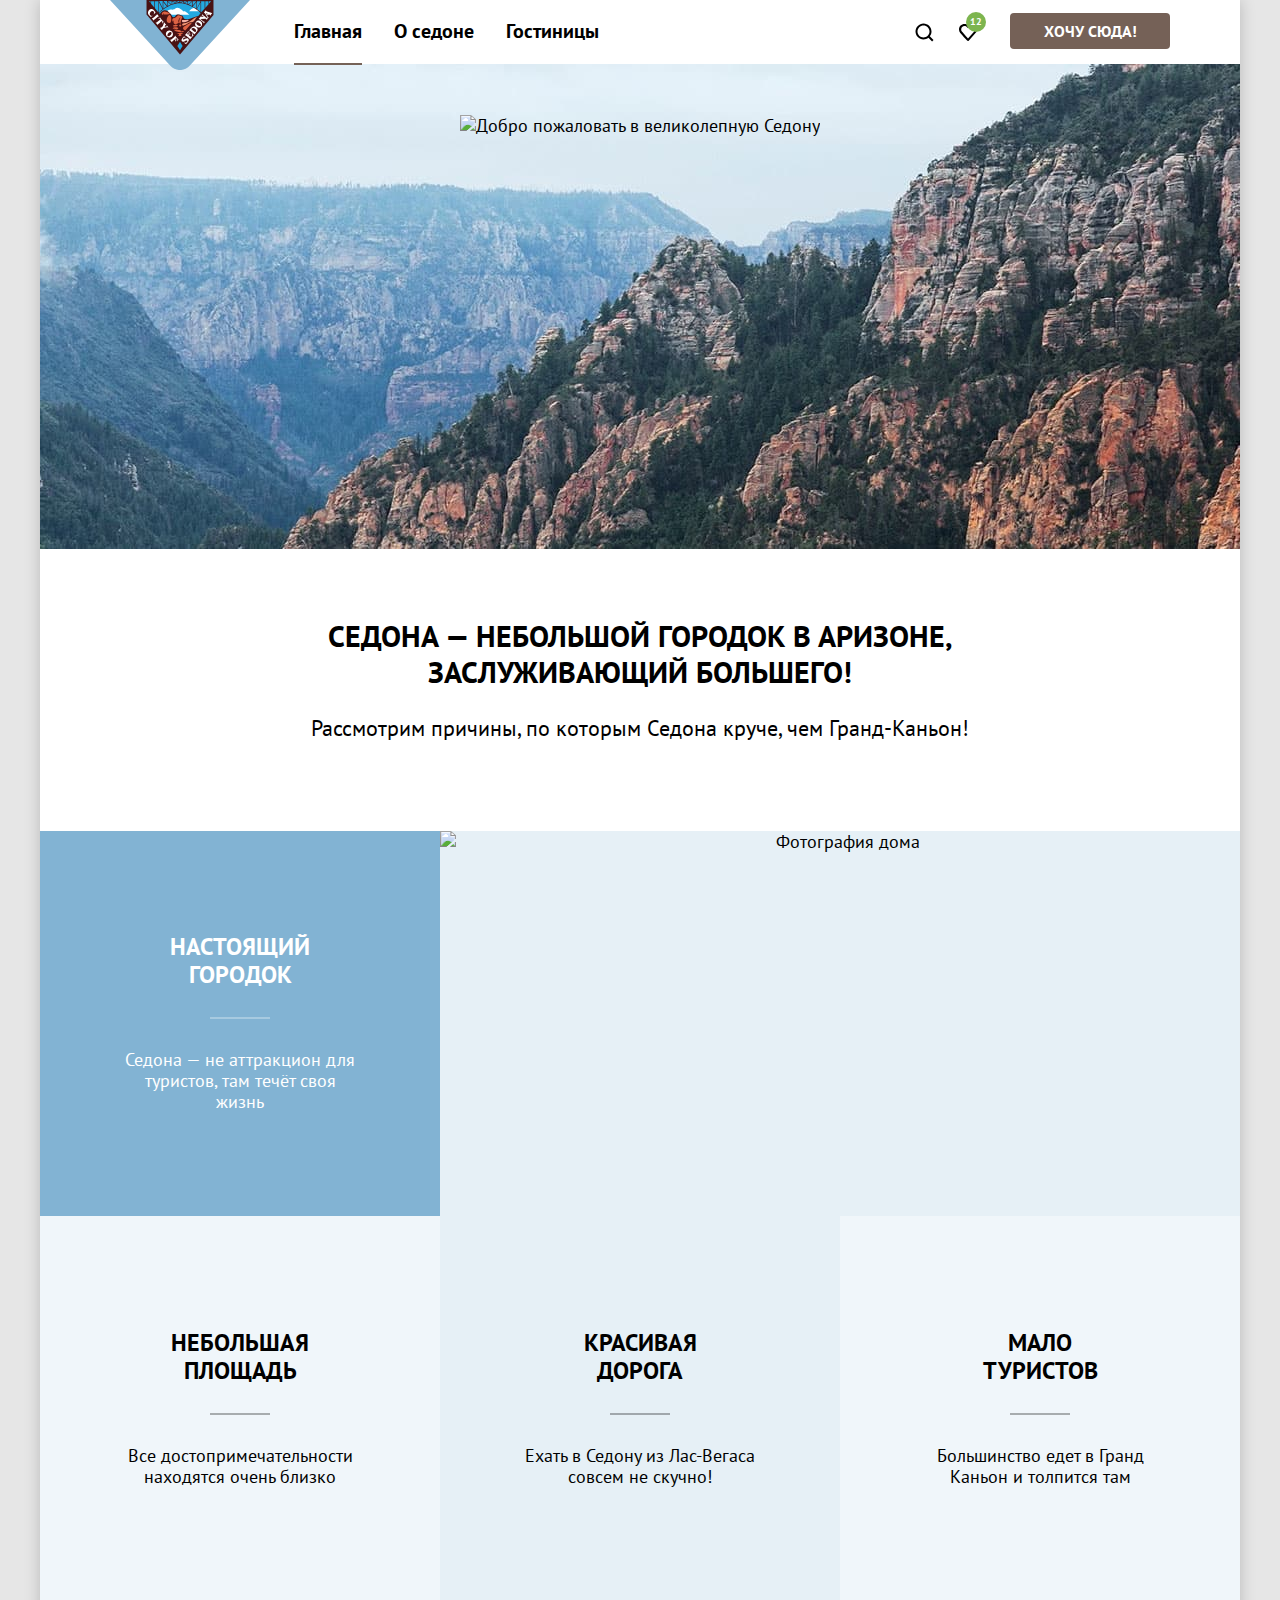
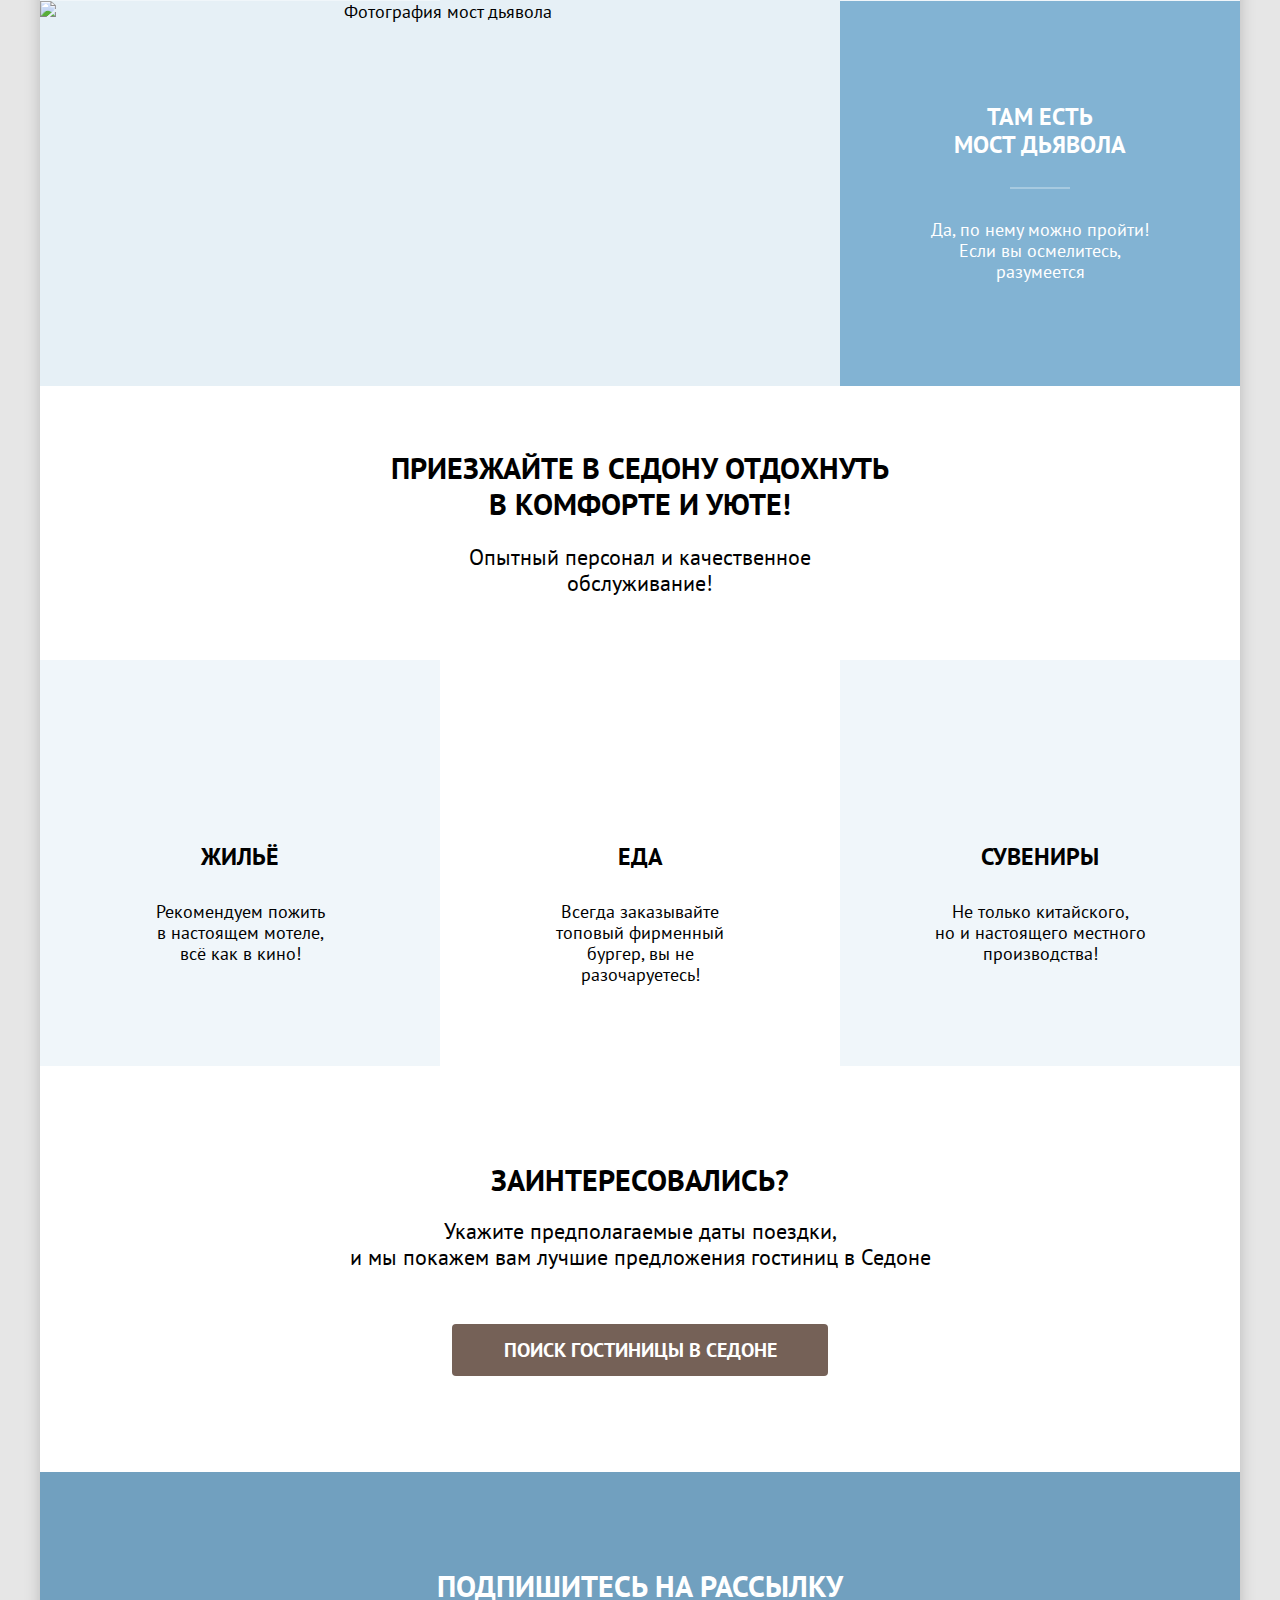
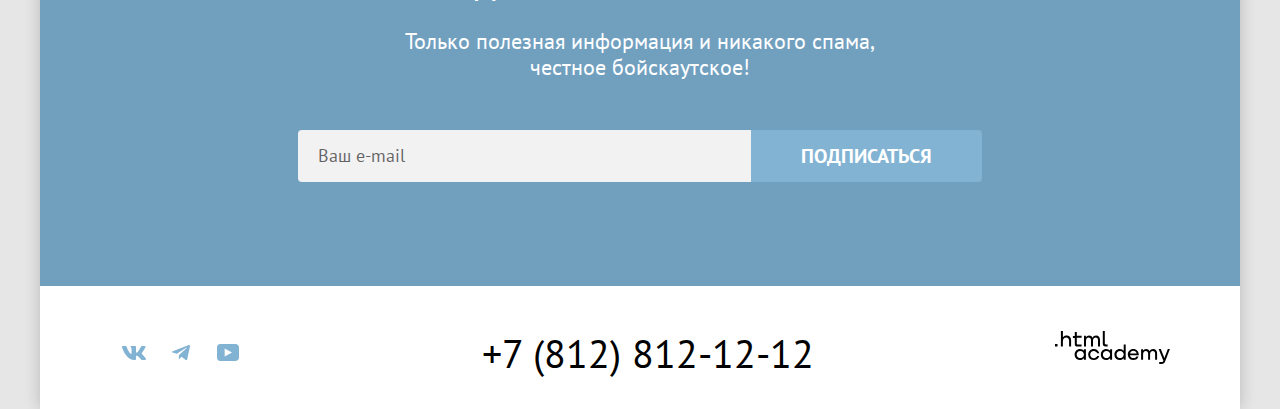
==== commit 58b04ab4: "проверяет состояния ccылок, кнопок и input на соответствие критериям" ====
--- a/source/index.html
+++ b/source/index.html
@@ -199,14 +199,14 @@
         <section class="modal-content">
           <h2 class="modal-title">Поиск гостиницы в Седоне</h2>
           <form class="modal-form" action="https://echo.htmlacademy.ru/" method="post">
-            <p class="modal-field-dates">
+            <p class="modal-field-box">
               <label for="check-in">Дата заезда:</label>
-              <input class="modal-field-date field" type="text" id="check-in" name="check-in" value="" placeholder="27 апреля 2020" required>
+              <input class="modal-field-date field" type="text" id="check-in" name="check-in" value="" placeholder="Укажите дату" required>
               <span class="modal-field-error">Мы не можем отправить вас в прошлое.</span>
             </p>
-            <p class="modal-field-dates">
+            <p class="modal-field-box">
               <label for="departure">Дата выезда:</label>
-              <input class="modal-field-date field" type="text" id="departure" name="departure" value="" placeholder="1 сентября 2023" required>
+              <input class="modal-field-date field" type="text" id="departure" name="departure" value="" placeholder="Укажите дату" required>
               <span class="modal-field-notification">На эти даты есть свободные номера. Пока есть.</span>
             </p>
             <ul class="modal-quantity">
--- a/source/css/style.css
+++ b/source/css/style.css
@@ -34,6 +34,7 @@
   border: 0;
   padding: 0;
   white-space: nowrap;
+  -webkit-clip-path: inset(100%);
   clip-path: inset(100%);
   clip: rect(0 0 0 0);
   overflow: hidden;
@@ -68,7 +69,7 @@
   flex-direction: column;
   margin: 0 auto;
   background-color: #ffffff;
-  box-shadow: 0 0 15px 0 rgba(0 0 0 / 0.2);
+  box-shadow: 0 0 15px 0 rgba(0, 0, 0, 0.2);
 }
 
 .container {
@@ -172,7 +173,6 @@
   flex-wrap: wrap;
   align-items: center;
   margin-left: auto;
-
 }
 
 .navigation-user-list {
@@ -262,7 +262,7 @@
 }
 
 .navigation-user-button:active {
-  color: rgba(255 255 255 / 30%);
+  color: rgba(255, 255, 255, 0.3);
   background-color: #756157;
 }
 
@@ -348,13 +348,13 @@
 
 .advantages-title {
   text-align: center;
-  padding: 0 290px;
+  padding: 0 280px;
   margin-bottom: 25px;
 }
 
 .advantages-description {
   text-align: center;
-  padding: 0 274px;
+  padding: 0 270px;
   margin-bottom: 90px;
 }
 
@@ -367,7 +367,7 @@
 .advantages-item-single {
   width: 400px;
   min-height: 385px;
-  padding: 102px 85px;
+  padding: 102px 84px;
   background-color: #82B3D3;
   color: #FFFFFF;
 }
@@ -375,7 +375,7 @@
 .advantages-item-single {
   background-color: rgba(131, 179, 211, 0.12);
   color: #000000;
-  padding: 113px 85px;
+  padding: 113px 84px;
 }
 
 .advantages-list li:nth-child(2n + 1) {
@@ -475,7 +475,6 @@
 }
 
 .infrastructure-item-title {
-
   margin-bottom: 30px;
 }
 
@@ -522,7 +521,6 @@
 
 /*Подписка на рассылку*/
 .newsletter {
-  /* min-height: 416px; */
   min-height: 412px;
   background-image: url('./../images/subscribe-background.jpg');
   background-repeat: no-repeat;
@@ -545,7 +543,6 @@
   text-align: center;
 }
 
-
 .newsletter-text {
   width: 475px;
   margin: 0 auto;
@@ -565,11 +562,20 @@
   border-radius: 4px 0 0 4px;
 }
 
+.newsletter-form-field::placeholder {
+  font-family: inherit;
+  font-size: 18px;
+  line-height: 24px;
+  font-weight: 400;
+  color: rgba(0, 0, 0, 0.6);
+}
+
 /*Состояния input*/
 .field {
   font-family: inherit;
   font-size: 18px;
   line-height: 24px;
+  font-weight: 700;
   color: #000000;
   background-color: #F2F2F2;
   cursor: pointer;
@@ -582,6 +588,11 @@
 .field:focus {
   background-color: #E6E6E6;
   outline: 3px solid #83B3D3;
+}
+
+.field:not(:placeholder-shown) {
+  outline: 3px solid #000000;
+  border-radius: 4px;
 }
 
 .field:disabled,
@@ -673,6 +684,10 @@
 
 .footer-social-link:focus path {
   fill: #68A2CA;
+}
+
+.footer-social-link:focus {
+  outline: 2px solid #68A2CA;
 }
 
 /*Footer телефон*/
@@ -718,7 +733,6 @@
 }
 
 /*страница Каталог*/
-
 .main-inner {
   flex-grow: 1;
 }
@@ -801,6 +815,7 @@
 
 .breadcrumbs-link:focus {
   opacity: 0.6;
+  outline: none;
 }
 
 /*Фильтры*/
@@ -855,6 +870,11 @@
   display: block;
   padding-left: 36px;
   cursor: pointer;
+}
+
+.catalog-filter-label[disabled] {
+  opacity: 0.3;
+  pointer-events: none;
 }
 
 .control-mark {
@@ -946,7 +966,6 @@
   -moz-appearance: textfield;
 }
 
-
 /*Скрыть стрелки вверх и вниз на input type=number в Internet Explorer*/
 input[type="number"]::-webkit-inner-spin-button,
 input[type="number"]::-webkit-outer-spin-button,
@@ -956,23 +975,13 @@
 }
 
 /*Поля ввода цены*/
-.range-price-inputs input {
+.range-price-field {
   width: 100%;
   background-color: #F2F2F2;
   padding: 12px 45px 10px 20px;
   border: none;
   margin: 0;
-  font-family: 'PT Sans', 'Arial', sans-serif;
-  font-size: 18px;
-  font-weight: 700;
-  line-height: 24px;
-  color: #000000;
   border-radius: 4px 0 0 4px;
-}
-
-input:not(:placeholder-shown) {
-  outline: 3px solid #000000;
-  border-radius: 4px;
 }
 
 .range-price-label {
@@ -980,7 +989,7 @@
   position: relative;
 }
 
-.range-price-label:last-child input {
+.range-price-label:last-child .range-price-field {
   border-radius: 0 4px 4px 0;
 }
 
@@ -994,7 +1003,7 @@
 }
 
 .range-price-field::placeholder {
-  font-family: 'PT Sans', 'Arial', sans-serif;
+  font-family: inherit;
   font-size: 18px;
   font-weight: 700;
   line-height: 24px;
@@ -1028,16 +1037,15 @@
 }
 
 .range-button-toggle:hover {
-  box-shadow: 0 4px 10px 0 rgba(0, 0, 0, 0.25);
+  background-color: #E6E6E6;
 }
 
 .range-button-toggle:focus {
-  border: 3px solid #83B3D3;
+  outline: 3px solid #83B3D3;
 }
 
 .range-button-toggle:active {
-  border: 2px solid #83B3D3;
-  box-shadow: 0 7px 15px 0 rgba(0, 0, 0, 0.4);
+  outline: 2px solid #83B3D3;
 }
 
 .button-toggle-min {
@@ -1068,9 +1076,13 @@
   margin-bottom: 32px;
 }
 
-.filter-button:hover,
+.filter-button:hover {
+  background-color: #68a2ca;
+}
+
 .filter-button:focus {
   background-color: #68a2ca;
+  outline: none;
 }
 
 .filter-button:active {
@@ -1147,11 +1159,12 @@
   background-position: right 20px center;
   padding: 12px 18px;
   padding-right: 40px;
+  -webkit-appearance: none;
   appearance: none;
   -moz-appearance: none;
 }
 
-.product-sorting-select:not([disabled]):hover {
+.product-sorting-select:not([disabled]):hover { /*не имеет атрибута disabled и находится в состоянии наведения hover*/
   border-color: #68A2CA;
 }
 
@@ -1183,8 +1196,6 @@
   border: 2px solid #E5E5E5;
 }
 
-
-
 .product-sorting-btn-current {
   border: 2px solid #000000;
   cursor: default;
@@ -1195,14 +1206,17 @@
   margin: auto;
 }
 
-.product-sorting-btn:hover,
-.product-sorting-btn:active {
+.product-sorting-btn:hover {
   border: 2px solid #000000;
 }
 
 .product-sorting-btn:focus {
   border: 2px solid #68A2CA;
   outline: none;
+}
+
+.product-sorting-btn:active {
+  border: 2px solid #000000;
 }
 
 /*Карточки гостиниц*/
@@ -1215,7 +1229,7 @@
   gap: 20px;
   padding-bottom: 40px;
   border-bottom: 1px solid #E6E6E6;
-  margin-bottom: 40px;
+  margin-bottom: 38px;
 }
 
 .card-item {
@@ -1273,14 +1287,18 @@
   color: #FFFFFF;
 }
 
-.card-button-link:hover,
-.card-button-link:focus {
+.card-button-link:hover {
   background-color: #615048;
 }
 
 .card-button-link:active {
   color: rgba(255, 255, 255, 0.3);
   background-color: #756157;
+}
+
+.card-button-link:focus {
+  background-color: #615048;
+  outline: none;
 }
 
 .card-button {
@@ -1291,14 +1309,18 @@
   color: #FFFFFF;
 }
 
-.card-button:hover,
-.card-button:focus {
+.card-button:hover {
   background-color: #68a2ca;
 }
 
 .card-button:active {
   background-color: #82B3D3;
   color: rgba(255, 255, 255, 0.3);
+}
+
+.card-button:focus {
+  background-color: #68a2ca;
+  outline: none;
 }
 
 .card-button-select {
@@ -1380,8 +1402,7 @@
   pointer-events: none;
 }
 
-.pagination-link:hover,
-.pagination-link:focus {
+.pagination-link:hover {
   background-color: #68a2ca;
 }
 
@@ -1390,11 +1411,16 @@
   color: rgba(255, 255, 255, 0.3);
 }
 
+.pagination-link:focus {
+  background-color: #68a2ca;
+  outline: none;
+}
+
 .pagination-item-points {
   display: block;
   margin: 0;
   font-size: 22px;
-  line-height: 26px;
+  line-height: 22px;
   padding: 17px 21px;
   cursor: pointer;
 }
@@ -1429,9 +1455,13 @@
   padding: 64px 70px;
   background-color: #ffffff;
   box-shadow: 0 25px 50px 0 rgba(0, 0, 0, 0.15);
+  border-radius: 30px;
+  width: 717px;
   position: relative;
-  width: 717px;
-  border-radius: 30px;
+}
+
+.modal-search {
+
 }
 
 .modal-close-button {
@@ -1471,15 +1501,17 @@
   margin-bottom: 64px;
 }
 
-.modal-field-dates {
+.modal-field-box {
   margin: 0;
   display: flex;
   justify-content: space-between;
   align-items: center;
-  margin-bottom: 48px;
-}
-
-.modal-field-dates label {
+  flex-wrap: wrap;
+  /* margin-bottom: 48px; */
+}
+
+.modal-field-box label {
+  width: 120px;
   font-size: 20px;
   font-weight: 700;
   line-height: 24px;
@@ -1489,10 +1521,6 @@
 .modal-field-date {
   position: relative;
   width: 440px;
-  font-family: 'PT Sans', 'Arial', sans-serif;
-  font-size: 18px;
-  font-weight: 700;
-  line-height: 24px;
   padding: 12px 20px;
   margin: 0;
   border: none;
@@ -1500,6 +1528,7 @@
   background-image: url("./../images/icons/icons-date.svg");
   background-repeat: no-repeat;
   background-position: center right 20px;
+  margin-bottom: 4px;
 }
 
 .modal-field-date::placeholder {
@@ -1507,25 +1536,29 @@
   font-size: 18px;
   font-weight: 700;
   line-height: 24px;
-  color: #000000;
+  color: rgba(0, 0, 0, 0.6);
+}
+
+@-moz-document url-prefix() {
+  .modal-field-date::placeholder {
+    color: #000000;
+  }
 }
 
 .modal-field-error {
   font-size: 16px;
   line-height: 21px;
   color: #FF5757;
-  position: absolute;
-  bottom: 340px;
-  left: 227px;
+  padding-left: 157px;
+  margin-bottom: 23px;
 }
 
 .modal-field-notification {
   font-size: 16px;
   line-height: 21px;
   color: #333333;
-  position: absolute;
-  bottom: 245px;
-  left: 227px;
+  padding-left: 157px;
+  margin-bottom: 23px;
 }
 
 /*Вводим количество взрослых и детей*/
@@ -1546,6 +1579,7 @@
 }
 
 .modal-quantity-label-adult {
+  width: 91px;
   font-size: 20px;
   font-weight: 700;
   line-height: 24px;
@@ -1555,6 +1589,7 @@
 .quantity-box-kids {
   width: 85px;
   display: flex;
+  align-items: center;
   margin-right: 46px;
 }
 
@@ -1593,14 +1628,11 @@
 }
 
 .modal-quantity-field {
-  font-family: 'PT Sans', 'Arial', sans-serif;
-  font-size: 18px;
-  font-weight: 700;
-  line-height: 24px;
   margin: 0;
   width: 31px;
   height: 48px;
   padding: 14px 8px;
+  outline: none;
   border: none;
 }
 
@@ -1616,6 +1648,10 @@
   outline: none;
   border: 3px solid #83B3D3;
   border-radius: 4px;
+}
+
+.modal-quantity-field:not(:placeholder-shown) {
+  outline: none;
 }
 
 /*Tooltip*/
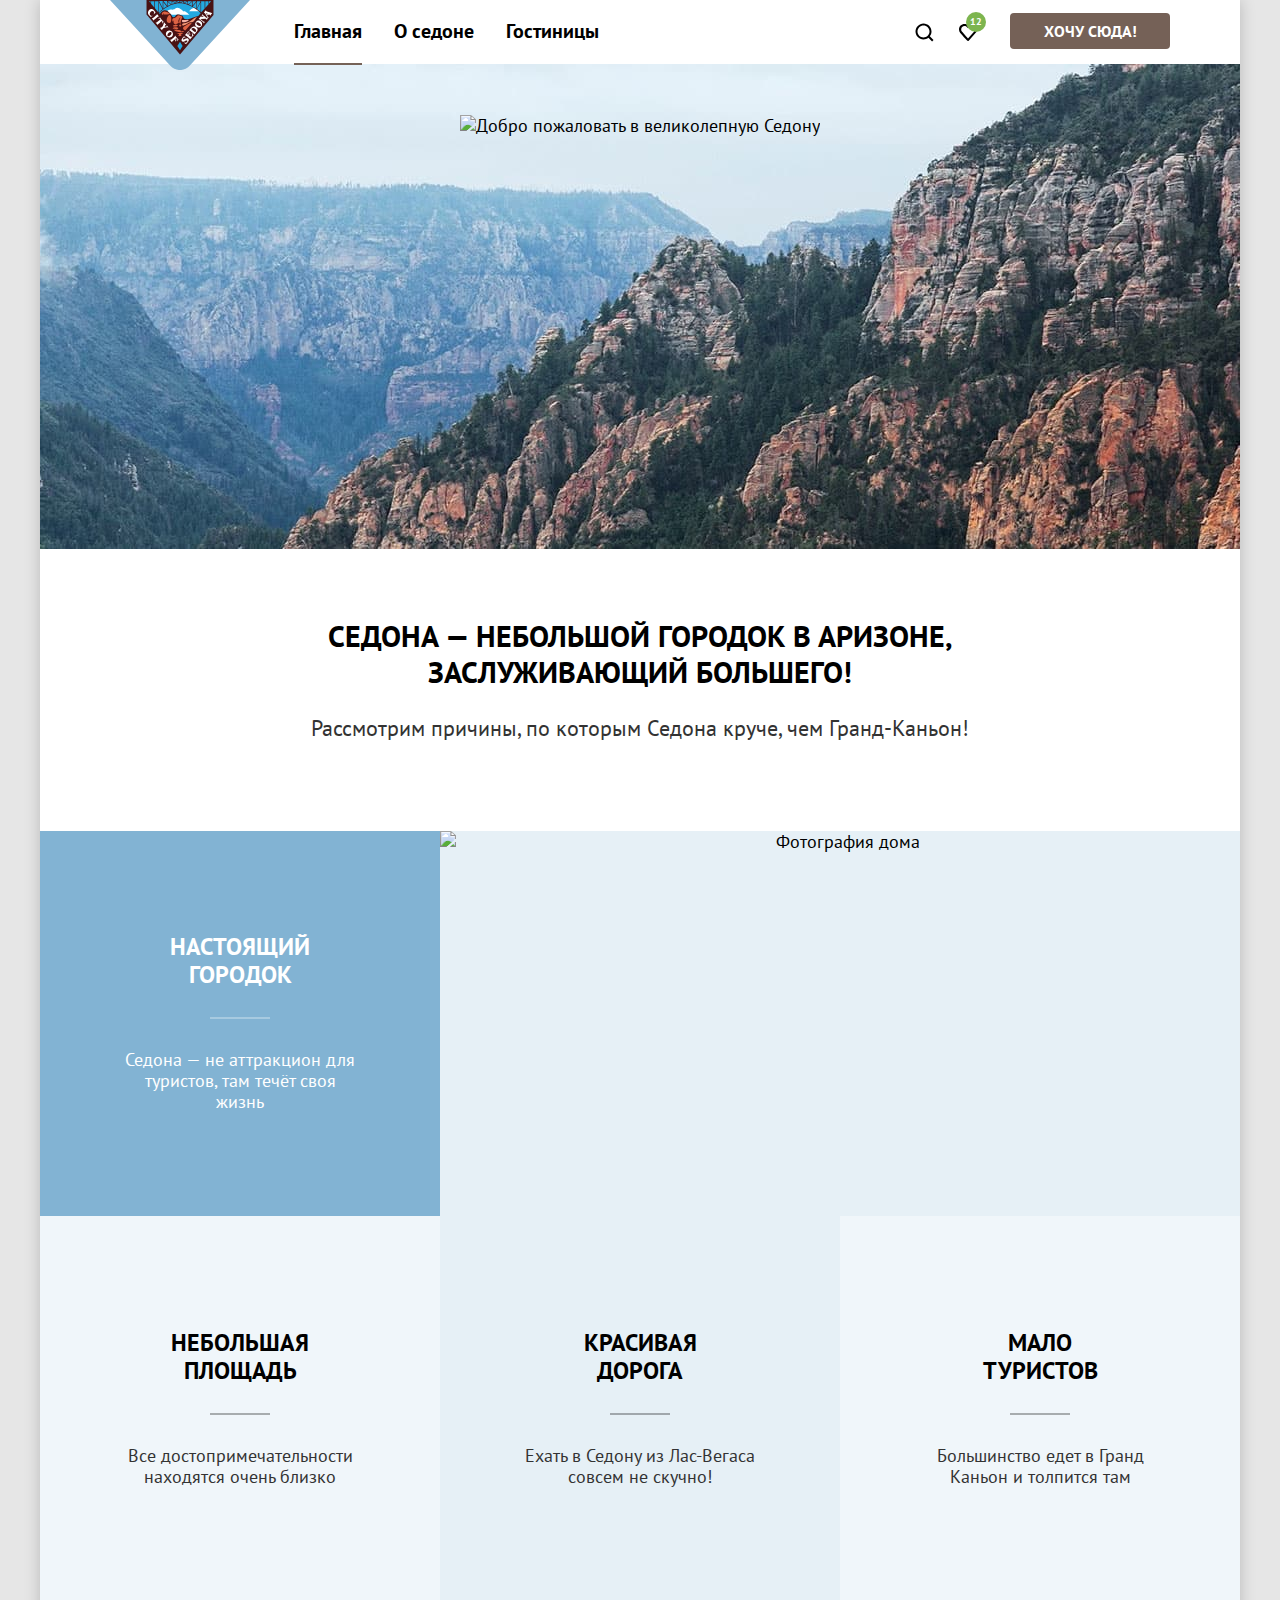
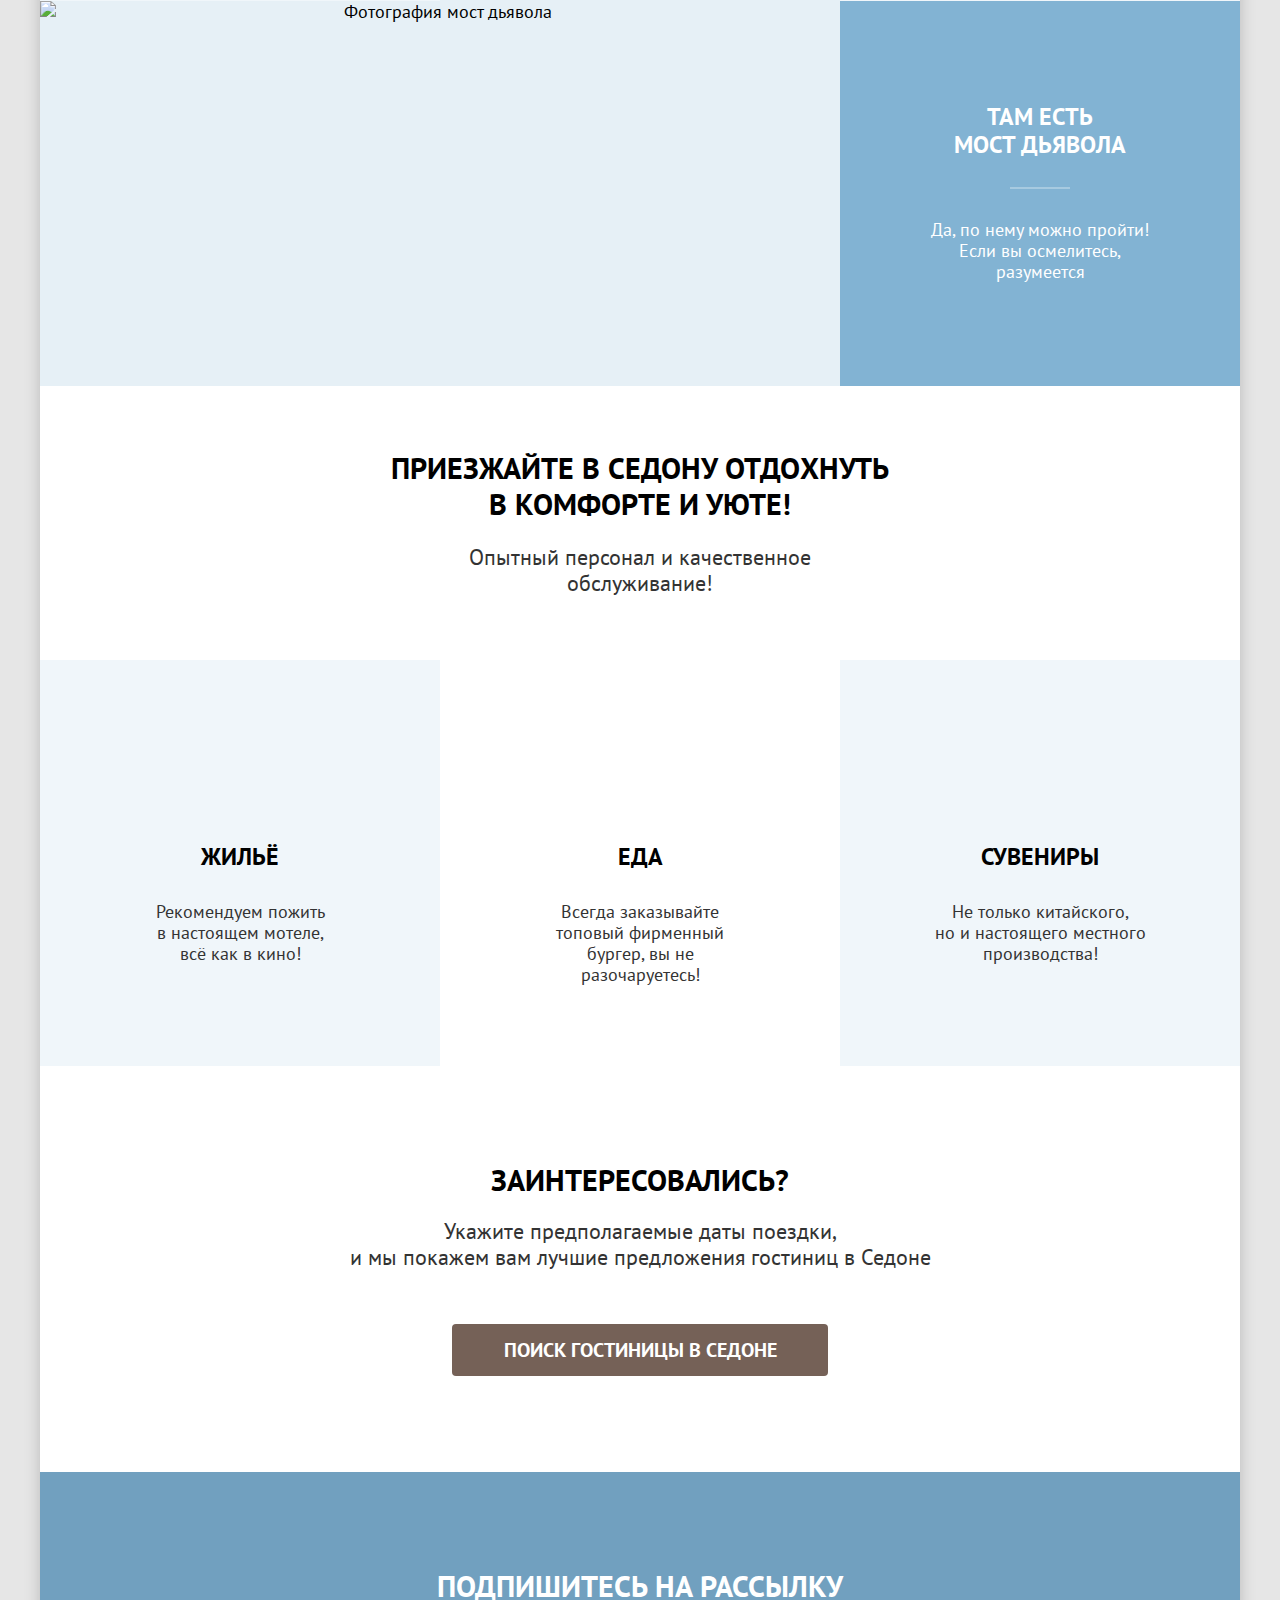
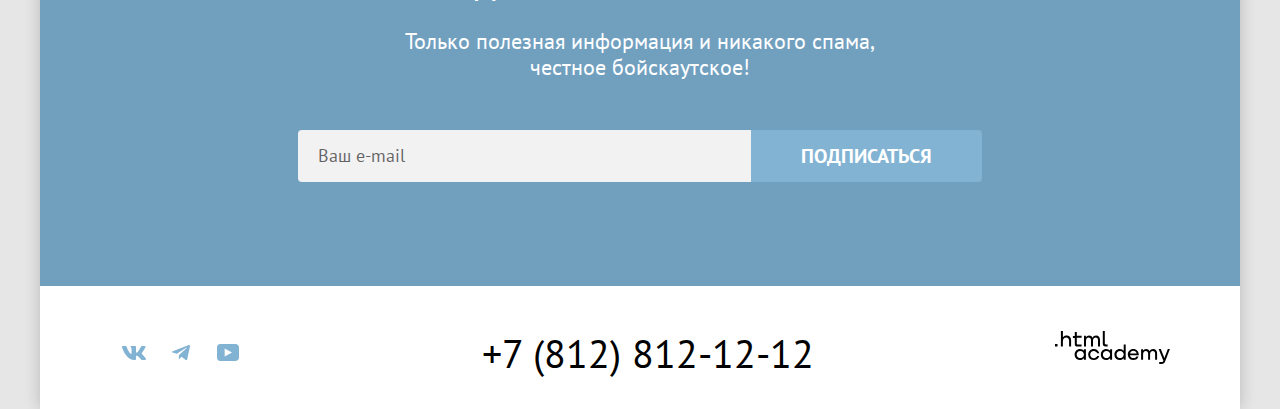
==== commit 1145c75c: "испаравляет код в соответствии с критериями" ====
--- a/source/index.html
+++ b/source/index.html
@@ -44,7 +44,7 @@
                 </li>
               </ul>
               <div class="navigation-user-button-box">
-                <a class="button navigation-user-button" href="#">Хочу сюда!</a>
+                <a class="button navigation-user-button" href="./modal.html">Хочу сюда!</a>
               </div>
             </div>
           </div>
@@ -58,38 +58,37 @@
         </section>
         <!-- Преимущества -->
         <section class="advantages">
-            <h2 class="visually-hidden">Преимуществa</h2>
-            <p class="advantages-title">Седона — небольшой городок в Аризоне, заслуживающий большего!</p>
-            <p class="advantages-description">Рассмотрим причины, по которым Седона круче, чем Гранд-Каньон!</p>
-            <ul class="advantages-list">
-              <li class="advantages-item advantages-item-wrapper">
-                <div class="advantages-item-box">
-                  <h3 class="advantages-item-title advantages-item-title-light">Настоящий городок</h3>
-                  <p class="advantages-item-text">Седона — не аттракцион для туристов, там течёт своя жизнь</p>
-                </div>
-                <img class="advantages-item-img" src="./images/content/photo-1.jpg" alt="Фотография дома" width="800" height="385">
-              </li>
-              <li class="advantages-item-single">
-                <h3 class="advantages-item-title">Небольшая площадь</h3>
-                <p class="advantages-item-text">Все достопримечательности находятся очень близко</p>
-              </li>
-              <li class="advantages-item-single">
-                <h3 class="advantages-item-title">Красивая <br> дорога</h3>
-                <p class="advantages-item-text">Ехать в Седону из Лас-Вегаса совсем не скучно!</p>
-              </li>
-              <li class="advantages-item-single">
-                <h3 class="advantages-item-title">Мало <br> туристов</h3>
-                <p class="advantages-item-text">Большинство едет в Гранд Каньон и толпится там</p>
-              </li>
-              <li class="advantages-item advantages-item-wrapper">
-                <div class="advantages-item-box">
-                  <h3 class="advantages-item-title advantages-item-title-light">Там есть <br> мост дьявола</h3>
-                  <p class="advantages-item-text">Да, по нему можно пройти! Если вы осмелитесь, разумеется</p>
-                </div>
-                <img class="advantages-item-img advantages-item-img-order" src="./images/content/photo-2.jpg" alt="Фотография мост дьявола" width="800" height="385">
-              </li>
-            </ul>
-
+          <h2 class="visually-hidden">Преимуществa</h2>
+          <p class="advantages-title">Седона — небольшой городок в Аризоне, заслуживающий большего!</p>
+          <p class="advantages-description">Рассмотрим причины, по которым Седона круче, чем Гранд-Каньон!</p>
+          <ul class="advantages-list">
+            <li class="advantages-item advantages-item-wrapper">
+              <div class="advantages-item-box">
+                <h3 class="advantages-item-title advantages-item-title-light">Настоящий городок</h3>
+                <p class="advantages-item-text">Седона — не аттракцион для туристов, там течёт своя жизнь</p>
+              </div>
+              <img class="advantages-item-img" src="./images/content/photo-1.jpg" alt="Фотография дома" width="800" height="385">
+            </li>
+            <li class="advantages-item-single">
+              <h3 class="advantages-item-title">Небольшая площадь</h3>
+              <p class="advantages-item-text">Все достопримечательности находятся очень близко</p>
+            </li>
+            <li class="advantages-item-single">
+              <h3 class="advantages-item-title">Красивая <br> дорога</h3>
+              <p class="advantages-item-text">Ехать в Седону из Лас-Вегаса совсем не скучно!</p>
+            </li>
+            <li class="advantages-item-single">
+              <h3 class="advantages-item-title">Мало <br> туристов</h3>
+              <p class="advantages-item-text">Большинство едет в Гранд Каньон и толпится там</p>
+            </li>
+            <li class="advantages-item advantages-item-wrapper">
+              <div class="advantages-item-box">
+                <h3 class="advantages-item-title advantages-item-title-light">Там есть <br> мост дьявола</h3>
+                <p class="advantages-item-text">Да, по нему можно пройти! Если вы осмелитесь, разумеется</p>
+              </div>
+              <img class="advantages-item-img advantages-item-img-order" src="./images/content/photo-2.jpg" alt="Фотография мост дьявола" width="800" height="385">
+            </li>
+          </ul>
         </section>
         <!-- Инфраструктура -->
         <section class="infrastructure">
@@ -116,7 +115,7 @@
           <div class="search-wrapper">
             <h2 class="search-title">Заинтересовались?</h2>
             <p class="search-text">Укажите предполагаемые даты поездки, <br> и мы покажем вам лучшие предложения гостиниц в Седоне</p>
-            <a class="button search-button" href="#">Поиск гостиницы в Седоне</a>
+            <a class="button search-button" href="./modal.html">Поиск гостиницы в Седоне</a>
           </div>
         </section>
         <!-- Подписка на рассылку -->
@@ -132,60 +131,58 @@
       </main>
       <!-- Footer -->
       <footer class="page-footer">
-        <div class="container">
-          <div class="page-footer-wrapper">
-            <section class="footer-social">
-              <h2 class="visually-hidden">Социальные сети</h2>
-              <ul class="footer-social-list">
-                <li class="footer-social-item">
-                  <a class="footer-social-link" href="https://vk.com/htmlacademy" target="_blank">
-                    <span class="visually-hidden">Вконтакте</span>
-                    <svg class="footer-social-icon footer-social-vk" width="24" height="14" viewBox="0 0 24 14" role="img" aria-label="В контакте" fill="none" xmlns="http://www.w3.org/2000/svg" xmlns:xlink="http://www.w3.org/1999/xlink">
-                      <path d="M23.45 0.948242C23.616 0.401855 23.45 0 22.655 0L20.03 0C19.3621 0 19.054 0.347168 18.887 0.72998C18.887 0.72998 17.552 3.92578 15.661 6.00195C15.049 6.604 14.771 6.79492 14.437 6.79492C14.27 6.79492 14.019 6.604 14.019 6.05713L14.019 0.948242C14.019 0.291992 13.835 0 13.2791 0L9.151 0C8.73401 0 8.48303 0.304199 8.48303 0.592773C8.48303 1.21387 9.42896 1.35791 9.526 3.10596L9.526 6.90381C9.526 7.73682 9.37305 7.88818 9.03894 7.88818C8.14905 7.88818 5.98401 4.67676 4.69897 1.00293C4.44995 0.288086 4.198 0 3.52698 0L0.900024 0C0.150024 0 0 0.347168 0 0.72998C0 1.41211 0.890015 4.7998 4.14502 9.28076C6.31494 12.3408 9.37 14 12.153 14C13.822 14 14.028 13.6318 14.028 12.9971L14.028 10.6841C14.028 9.94678 14.186 9.7998 14.715 9.7998C15.105 9.7998 15.772 9.99219 17.33 11.4668C19.11 13.2158 19.403 14 20.405 14L23.03 14C23.78 14 24.156 13.6318 23.9399 12.9038C23.702 12.1802 22.8521 11.1289 21.725 9.88184C21.113 9.17188 20.1949 8.40723 19.916 8.02393C19.527 7.5332 19.6381 7.31396 19.916 6.87695C19.916 6.87695 23.116 2.45117 23.449 0.948242L23.45 0.948242Z" fill="#83B3D3" fill-opacity="1.000000" fill-rule="evenodd"/>
-                    </svg>
-                  </a>
-                </li>
-                <li class="footer-social-item">
-                  <a class="footer-social-link" href="https://t.me/htmlacademy" target="_blank">
-                    <span class="visually-hidden">Телеграмм</span>
-                    <svg class=" footer-social-icon footer-social-tme" width="18" height="15" viewBox="0 0 18 15" role="img" aria-label="Телеграмм" fill="none" xmlns="http://www.w3.org/2000/svg" xmlns:xlink="http://www.w3.org/1999/xlink">
-                      <path d="M16.785 0.0991211L0.840454 6.24756C-0.247681 6.68457 -0.241333 7.29199 0.640869 7.5625L4.7345 8.83936L14.2058 2.86377C14.6537 2.59131 15.0629 2.73779 14.7266 3.03613L7.05286 9.96191L7.05103 9.96191L7.05286 9.96289L6.77051 14.1821C7.18408 14.1821 7.3667 13.9927 7.59875 13.7686L9.58704 11.835L13.7229 14.8901C14.4855 15.3101 15.0332 15.0942 15.2229 14.1841L17.938 1.38867C18.2158 0.274414 17.5126 -0.22998 16.785 0.0991211Z" fill="#83B3D3" fill-opacity="1.000000" fill-rule="nonzero"/>
-                    </svg>
-                  </a>
-                </li>
-                <li class="footer-social-item">
-                  <a class="footer-social-link" href="https://www.youtube.com/user/htmlacademyru" target="_blank">
-                    <span class="visually-hidden">Youtube</span>
-                    <svg class="footer-social-icon footer-social-youtube" width="22" height="17" viewBox="0 0 22 17" role="img" aria-label="Ютуб" fill="none" xmlns="http://www.w3.org/2000/svg" xmlns:xlink="http://www.w3.org/1999/xlink">
-                      <rect id="Social" width="22" height="17" fill="#FFFFFF" fill-opacity="0"/>
-                      <path id="Vector" d="M18.6069 0L3.17407 0C1.31348 0 0 1.59375 0 3.3999L0 13.4937C0 15.4062 1.31348 17 3.17407 17L18.8259 17C20.4677 17 22 15.4062 22 13.6001L22 3.3999C21.7811 1.59375 20.4677 0 18.6069 0ZM7.66174 12.5376L7.66174 4.4624L14.995 8.5L7.66174 12.5376Z" fill="#83B3D3" fill-opacity="1.000000" fill-rule="nonzero"/>
-                    </svg>
-                  </a>
-                </li>
-              </ul>
-            </section>
-            <section class="footer-phone">
-              <h2 class="visually-hidden">Контакты</h2>
-              <a class="footer-phone-link" href="tel:+78128121212">+7 (812) 812-12-12</a>
-            </section>
-            <section class="footer-logo">
-              <a class="footer-logo-link" href="https://htmlacademy.ru/" target="_blank">
-                <h2 class="visually-hidden">Логотип html академии</h2>
-                <svg class="footer-logo-svg" width="115" height="33" viewBox="0 0 115 33" role="img" aria-label="Логотип html академии" fill="none" xmlns="http://www.w3.org/2000/svg" xmlns:xlink="http://www.w3.org/1999/xlink">
-                  <defs>
-                    <clipPath>
-                      <rect id="logo_htmlacademy" width="115" height="33" fill="white" fill-opacity="0"/>
-                    </clipPath>
-                  </defs>
-                  <rect width="115" height="33" fill="#FFFFFF" fill-opacity="0"/>
-                  <g clip-path="url(#clip33515_1190)">
-                    <rect id="Logo" width="115" height="33" fill="#FFFFFF" fill-opacity="0"/>
-                    <path  d="M11.6001 4.5C10 4.5 8.80005 5.19995 8 6.19995L7.8999 6.19995L7.8999 0L5.8999 0L5.8999 15.5L7.8999 15.5L7.8999 10.2C7.8999 8.1001 9.19995 6.6001 11.2 6.6001C13 6.6001 14.1001 8 14.1001 9.80005L14.1001 15.5L16.1001 15.5L16.1001 9.3999C16.1025 9.32446 16.1038 9.24951 16.1038 9.17529C16.1038 6.30542 14.2319 4.5 11.6001 4.5ZM47.8 12.7C47.8 14.3999 48.8 15.3999 50.6001 15.3999L52.6001 15.3999L52.6001 13.3999L50.8999 13.3999C50.2 13.3999 49.8 13 49.8 12.3L49.8 0L47.8 0L47.8 12.7ZM26.6001 4.80005L21.8 4.80005L21.8 1.1001L19.8 1.1001L19.8 4.8999L17.8999 4.8999L17.8999 6.8999L19.8 6.8999L19.8 12.8999C19.8 14.6001 20.8 15.6001 22.5 15.6001L26.6001 15.6001L26.6001 13.6001L22.8999 13.6001C22.2 13.6001 21.8 13.2 21.8 12.5L21.8 6.80005L26.6001 6.80005L26.6001 4.80005ZM41.1001 4.6001C39.5 4.6001 38.2 5.3999 37.6001 6.69995L37.5 6.69995C36.8999 5.5 35.7 4.6001 34.1001 4.6001C32.7 4.6001 31.6001 5.3999 31 6.3999L30.8999 6.3999L30.8999 4.80005L29 4.80005L29 15.3999L31 15.3999L31 10C31 8 32 6.5 33.6001 6.5C35.1001 6.5 36 7.5 36 9.1001L36 15.3999L38 15.3999L38 9.80005C38 7.3999 39.3999 6.5 40.6001 6.5C42.1001 6.5 43 7.5 43 9.1001L43 15.3999L45 15.3999L45 8.8999C45.0032 8.82153 45.0046 8.74341 45.0046 8.66626C45.0046 6.28857 43.5215 4.6001 41.1001 4.6001ZM0 12.8999L0 15.5L2.5 15.5L2.5 12.8999L0 12.8999ZM68.7 19.8C67.8 18.7 66.5 17.8999 64.8 17.8999C61.7 17.8999 59.3999 20.2 59.3999 23.5C59.3999 26.8 61.6001 29.1001 64.8 29.1001C66.5 29.1001 67.8 28.3 68.6001 27.3L68.7 27.3L68.7 28.8L70.7 28.8L70.7 13.3999L68.7 13.3999L68.7 19.8ZM28.8999 19.7C28 18.6001 26.7 17.8999 25 17.8999C21.8999 17.8999 19.6001 20.2 19.6001 23.5C19.6001 26.8 21.8999 29.1001 25 29.1001C26.8 29.1001 28 28.3 28.8 27.2L28.8999 27.2L28.8999 28.8L30.8999 28.8L30.8999 18.2L28.8999 18.2L28.8999 19.7ZM44.2 22C43.7 19.6001 41.6001 17.8999 38.8 17.8999C35.3999 17.8999 33.2 20.3999 33.2 23.5C33.2 26.6001 35.3999 29.1001 38.8 29.1001C41.6001 29.1001 43.7 27.3 44.2 24.8999L42.1001 24.8999C41.7 26.2 40.3999 27.2 38.8 27.2C36.6001 27.2 35.2 25.6001 35.2 23.6001C35.2 21.6001 36.6001 20 38.8 20C40.3999 20 41.6001 21 42.1001 22.2L44.2 22.2L44.2 22ZM55.1001 19.7C54.2 18.6001 52.8999 17.8999 51.2 17.8999C48.1001 17.8999 45.8 20.2 45.8 23.5C45.8 26.8 48.1001 29.1001 51.2 29.1001C53 29.1001 54.2 28.3 55 27.2L55.1001 27.2L55.1001 28.8L57.1001 28.8L57.1001 18.2L55.1001 18.2L55.1001 19.7ZM78.3 17.8999C75 17.8999 72.8 20.3999 72.8 23.5C72.8 26.5 74.8999 29.1001 78.3 29.1001C80.8 29.1001 82.8 27.8 83.5 25.5L81.3999 25.5C80.8999 26.5 79.8 27.1001 78.3999 27.1001C76.5 27.1001 75.1001 25.8 75 24.2L83.8 24.2C83.8083 24.0486 83.8125 23.8987 83.8125 23.7505C83.8125 20.3777 81.6528 17.8999 78.3 17.8999ZM98.2 17.8999C96.6001 17.8999 95.3 18.7 94.6001 19.8999L94.5 19.8999C93.8999 18.7 92.7 17.8999 91.1001 17.8999C89.7 17.8999 88.6001 18.6001 88 19.7L88 18.2L86.1001 18.2L86.1001 28.8L88.1001 28.8L88.1001 23.3999C88.1001 21.3999 89.1001 20 90.7 19.8999C92.2 19.8999 93.1001 20.8999 93.1001 22.5L93.1001 28.8L95.1001 28.8L95.1001 23.2C95.1001 20.8 96.5 19.8999 97.7 19.8999C99.2 19.8999 100.1 20.8999 100.1 22.5L100.1 28.8L102.1 28.8L102.1 22.3C102.103 22.2183 102.105 22.1372 102.105 22.0571C102.105 19.5886 100.621 17.8999 98.2 17.8999ZM109.4 27L105.8 18.1001L103.6 18.1001L108.4 29.7C108.1 30.6001 107.7 30.8999 106.7 30.8999L104.2 30.8999L104.2 32.8999L106.7 32.8999C108.5 32.8999 109.5 32.1001 110.2 30.3L114.9 18.1001L112.8 18.1001L109.4 27ZM78.3 19.8C80 19.8 81.3 20.8 81.6001 22.3999L75.1001 22.3999C75.3999 20.8999 76.6001 19.8 78.3 19.8ZM25.3 27.1001C23.1001 27.1001 21.7 25.5 21.7 23.5C21.7 21.5 23.1001 19.8999 25.3 19.8999C27.5 19.8999 28.8999 21.5 28.8999 23.5C28.8999 25.3999 27.5 27.1001 25.3 27.1001ZM51.5 27.1001C49.3 27.1001 47.8999 25.5 47.8999 23.5C47.8999 21.5 49.3 19.8999 51.5 19.8999C53.7 19.8999 55.1001 21.5 55.1001 23.5C55.1001 25.3999 53.6001 27.1001 51.5 27.1001ZM65.1001 27.1001C62.8999 27.1001 61.5 25.5 61.5 23.5C61.5 21.5 62.8999 19.8999 65.1001 19.8999C67.3 19.8999 68.7 21.5 68.7 23.5C68.6001 25.5 67.2 27.1001 65.1001 27.1001Z" fill="#000000" fill-opacity="1.000000" fill-rule="evenodd"/>
-                  </g>
-                </svg>
-              </a>
-            </section>
-          </div>
+        <div class="page-footer-wrapper">
+          <section class="footer-social">
+            <h2 class="visually-hidden">Социальные сети</h2>
+            <ul class="footer-social-list">
+              <li class="footer-social-item">
+                <a class="footer-social-link" href="https://vk.com/htmlacademy" target="_blank">
+                  <span class="visually-hidden">Вконтакте</span>
+                  <svg class="footer-social-icon footer-social-vk" width="24" height="14" viewBox="0 0 24 14" role="img" aria-label="В контакте" fill="none" xmlns="http://www.w3.org/2000/svg" xmlns:xlink="http://www.w3.org/1999/xlink">
+                    <path d="M23.45 0.948242C23.616 0.401855 23.45 0 22.655 0L20.03 0C19.3621 0 19.054 0.347168 18.887 0.72998C18.887 0.72998 17.552 3.92578 15.661 6.00195C15.049 6.604 14.771 6.79492 14.437 6.79492C14.27 6.79492 14.019 6.604 14.019 6.05713L14.019 0.948242C14.019 0.291992 13.835 0 13.2791 0L9.151 0C8.73401 0 8.48303 0.304199 8.48303 0.592773C8.48303 1.21387 9.42896 1.35791 9.526 3.10596L9.526 6.90381C9.526 7.73682 9.37305 7.88818 9.03894 7.88818C8.14905 7.88818 5.98401 4.67676 4.69897 1.00293C4.44995 0.288086 4.198 0 3.52698 0L0.900024 0C0.150024 0 0 0.347168 0 0.72998C0 1.41211 0.890015 4.7998 4.14502 9.28076C6.31494 12.3408 9.37 14 12.153 14C13.822 14 14.028 13.6318 14.028 12.9971L14.028 10.6841C14.028 9.94678 14.186 9.7998 14.715 9.7998C15.105 9.7998 15.772 9.99219 17.33 11.4668C19.11 13.2158 19.403 14 20.405 14L23.03 14C23.78 14 24.156 13.6318 23.9399 12.9038C23.702 12.1802 22.8521 11.1289 21.725 9.88184C21.113 9.17188 20.1949 8.40723 19.916 8.02393C19.527 7.5332 19.6381 7.31396 19.916 6.87695C19.916 6.87695 23.116 2.45117 23.449 0.948242L23.45 0.948242Z" fill="#83B3D3" fill-opacity="1.000000" fill-rule="evenodd"/>
+                  </svg>
+                </a>
+              </li>
+              <li class="footer-social-item">
+                <a class="footer-social-link" href="https://t.me/htmlacademy" target="_blank">
+                  <span class="visually-hidden">Телеграмм</span>
+                  <svg class=" footer-social-icon footer-social-tme" width="18" height="15" viewBox="0 0 18 15" role="img" aria-label="Телеграмм" fill="none" xmlns="http://www.w3.org/2000/svg" xmlns:xlink="http://www.w3.org/1999/xlink">
+                    <path d="M16.785 0.0991211L0.840454 6.24756C-0.247681 6.68457 -0.241333 7.29199 0.640869 7.5625L4.7345 8.83936L14.2058 2.86377C14.6537 2.59131 15.0629 2.73779 14.7266 3.03613L7.05286 9.96191L7.05103 9.96191L7.05286 9.96289L6.77051 14.1821C7.18408 14.1821 7.3667 13.9927 7.59875 13.7686L9.58704 11.835L13.7229 14.8901C14.4855 15.3101 15.0332 15.0942 15.2229 14.1841L17.938 1.38867C18.2158 0.274414 17.5126 -0.22998 16.785 0.0991211Z" fill="#83B3D3" fill-opacity="1.000000" fill-rule="nonzero"/>
+                  </svg>
+                </a>
+              </li>
+              <li class="footer-social-item">
+                <a class="footer-social-link" href="https://www.youtube.com/user/htmlacademyru" target="_blank">
+                  <span class="visually-hidden">Youtube</span>
+                  <svg class="footer-social-icon footer-social-youtube" width="22" height="17" viewBox="0 0 22 17" role="img" aria-label="Ютуб" fill="none" xmlns="http://www.w3.org/2000/svg" xmlns:xlink="http://www.w3.org/1999/xlink">
+                    <rect id="Social" width="22" height="17" fill="#FFFFFF" fill-opacity="0"/>
+                    <path id="Vector" d="M18.6069 0L3.17407 0C1.31348 0 0 1.59375 0 3.3999L0 13.4937C0 15.4062 1.31348 17 3.17407 17L18.8259 17C20.4677 17 22 15.4062 22 13.6001L22 3.3999C21.7811 1.59375 20.4677 0 18.6069 0ZM7.66174 12.5376L7.66174 4.4624L14.995 8.5L7.66174 12.5376Z" fill="#83B3D3" fill-opacity="1.000000" fill-rule="nonzero"/>
+                  </svg>
+                </a>
+              </li>
+            </ul>
+          </section>
+          <section class="footer-phone">
+            <h2 class="visually-hidden">Контакты</h2>
+            <a class="footer-phone-link" href="tel:+78128121212">+7 (812) 812-12-12</a>
+          </section>
+          <section class="footer-logo">
+            <a class="footer-logo-link" href="https://htmlacademy.ru/" target="_blank">
+              <h2 class="visually-hidden">Логотип html академии</h2>
+              <svg class="footer-logo-svg" width="115" height="33" viewBox="0 0 115 33" role="img" aria-label="Логотип html академии" fill="none" xmlns="http://www.w3.org/2000/svg" xmlns:xlink="http://www.w3.org/1999/xlink">
+                <defs>
+                  <clipPath>
+                    <rect id="logo_htmlacademy" width="115" height="33" fill="white" fill-opacity="0"/>
+                  </clipPath>
+                </defs>
+                <rect width="115" height="33" fill="#FFFFFF" fill-opacity="0"/>
+                <g clip-path="url(#clip33515_1190)">
+                  <rect id="Logo" width="115" height="33" fill="#FFFFFF" fill-opacity="0"/>
+                  <path  d="M11.6001 4.5C10 4.5 8.80005 5.19995 8 6.19995L7.8999 6.19995L7.8999 0L5.8999 0L5.8999 15.5L7.8999 15.5L7.8999 10.2C7.8999 8.1001 9.19995 6.6001 11.2 6.6001C13 6.6001 14.1001 8 14.1001 9.80005L14.1001 15.5L16.1001 15.5L16.1001 9.3999C16.1025 9.32446 16.1038 9.24951 16.1038 9.17529C16.1038 6.30542 14.2319 4.5 11.6001 4.5ZM47.8 12.7C47.8 14.3999 48.8 15.3999 50.6001 15.3999L52.6001 15.3999L52.6001 13.3999L50.8999 13.3999C50.2 13.3999 49.8 13 49.8 12.3L49.8 0L47.8 0L47.8 12.7ZM26.6001 4.80005L21.8 4.80005L21.8 1.1001L19.8 1.1001L19.8 4.8999L17.8999 4.8999L17.8999 6.8999L19.8 6.8999L19.8 12.8999C19.8 14.6001 20.8 15.6001 22.5 15.6001L26.6001 15.6001L26.6001 13.6001L22.8999 13.6001C22.2 13.6001 21.8 13.2 21.8 12.5L21.8 6.80005L26.6001 6.80005L26.6001 4.80005ZM41.1001 4.6001C39.5 4.6001 38.2 5.3999 37.6001 6.69995L37.5 6.69995C36.8999 5.5 35.7 4.6001 34.1001 4.6001C32.7 4.6001 31.6001 5.3999 31 6.3999L30.8999 6.3999L30.8999 4.80005L29 4.80005L29 15.3999L31 15.3999L31 10C31 8 32 6.5 33.6001 6.5C35.1001 6.5 36 7.5 36 9.1001L36 15.3999L38 15.3999L38 9.80005C38 7.3999 39.3999 6.5 40.6001 6.5C42.1001 6.5 43 7.5 43 9.1001L43 15.3999L45 15.3999L45 8.8999C45.0032 8.82153 45.0046 8.74341 45.0046 8.66626C45.0046 6.28857 43.5215 4.6001 41.1001 4.6001ZM0 12.8999L0 15.5L2.5 15.5L2.5 12.8999L0 12.8999ZM68.7 19.8C67.8 18.7 66.5 17.8999 64.8 17.8999C61.7 17.8999 59.3999 20.2 59.3999 23.5C59.3999 26.8 61.6001 29.1001 64.8 29.1001C66.5 29.1001 67.8 28.3 68.6001 27.3L68.7 27.3L68.7 28.8L70.7 28.8L70.7 13.3999L68.7 13.3999L68.7 19.8ZM28.8999 19.7C28 18.6001 26.7 17.8999 25 17.8999C21.8999 17.8999 19.6001 20.2 19.6001 23.5C19.6001 26.8 21.8999 29.1001 25 29.1001C26.8 29.1001 28 28.3 28.8 27.2L28.8999 27.2L28.8999 28.8L30.8999 28.8L30.8999 18.2L28.8999 18.2L28.8999 19.7ZM44.2 22C43.7 19.6001 41.6001 17.8999 38.8 17.8999C35.3999 17.8999 33.2 20.3999 33.2 23.5C33.2 26.6001 35.3999 29.1001 38.8 29.1001C41.6001 29.1001 43.7 27.3 44.2 24.8999L42.1001 24.8999C41.7 26.2 40.3999 27.2 38.8 27.2C36.6001 27.2 35.2 25.6001 35.2 23.6001C35.2 21.6001 36.6001 20 38.8 20C40.3999 20 41.6001 21 42.1001 22.2L44.2 22.2L44.2 22ZM55.1001 19.7C54.2 18.6001 52.8999 17.8999 51.2 17.8999C48.1001 17.8999 45.8 20.2 45.8 23.5C45.8 26.8 48.1001 29.1001 51.2 29.1001C53 29.1001 54.2 28.3 55 27.2L55.1001 27.2L55.1001 28.8L57.1001 28.8L57.1001 18.2L55.1001 18.2L55.1001 19.7ZM78.3 17.8999C75 17.8999 72.8 20.3999 72.8 23.5C72.8 26.5 74.8999 29.1001 78.3 29.1001C80.8 29.1001 82.8 27.8 83.5 25.5L81.3999 25.5C80.8999 26.5 79.8 27.1001 78.3999 27.1001C76.5 27.1001 75.1001 25.8 75 24.2L83.8 24.2C83.8083 24.0486 83.8125 23.8987 83.8125 23.7505C83.8125 20.3777 81.6528 17.8999 78.3 17.8999ZM98.2 17.8999C96.6001 17.8999 95.3 18.7 94.6001 19.8999L94.5 19.8999C93.8999 18.7 92.7 17.8999 91.1001 17.8999C89.7 17.8999 88.6001 18.6001 88 19.7L88 18.2L86.1001 18.2L86.1001 28.8L88.1001 28.8L88.1001 23.3999C88.1001 21.3999 89.1001 20 90.7 19.8999C92.2 19.8999 93.1001 20.8999 93.1001 22.5L93.1001 28.8L95.1001 28.8L95.1001 23.2C95.1001 20.8 96.5 19.8999 97.7 19.8999C99.2 19.8999 100.1 20.8999 100.1 22.5L100.1 28.8L102.1 28.8L102.1 22.3C102.103 22.2183 102.105 22.1372 102.105 22.0571C102.105 19.5886 100.621 17.8999 98.2 17.8999ZM109.4 27L105.8 18.1001L103.6 18.1001L108.4 29.7C108.1 30.6001 107.7 30.8999 106.7 30.8999L104.2 30.8999L104.2 32.8999L106.7 32.8999C108.5 32.8999 109.5 32.1001 110.2 30.3L114.9 18.1001L112.8 18.1001L109.4 27ZM78.3 19.8C80 19.8 81.3 20.8 81.6001 22.3999L75.1001 22.3999C75.3999 20.8999 76.6001 19.8 78.3 19.8ZM25.3 27.1001C23.1001 27.1001 21.7 25.5 21.7 23.5C21.7 21.5 23.1001 19.8999 25.3 19.8999C27.5 19.8999 28.8999 21.5 28.8999 23.5C28.8999 25.3999 27.5 27.1001 25.3 27.1001ZM51.5 27.1001C49.3 27.1001 47.8999 25.5 47.8999 23.5C47.8999 21.5 49.3 19.8999 51.5 19.8999C53.7 19.8999 55.1001 21.5 55.1001 23.5C55.1001 25.3999 53.6001 27.1001 51.5 27.1001ZM65.1001 27.1001C62.8999 27.1001 61.5 25.5 61.5 23.5C61.5 21.5 62.8999 19.8999 65.1001 19.8999C67.3 19.8999 68.7 21.5 68.7 23.5C68.6001 25.5 67.2 27.1001 65.1001 27.1001Z" fill="#000000" fill-opacity="1.000000" fill-rule="evenodd"/>
+                </g>
+              </svg>
+            </a>
+          </section>
         </div>
       </footer>
     </div>
@@ -201,32 +198,28 @@
           <form class="modal-form" action="https://echo.htmlacademy.ru/" method="post">
             <p class="modal-field-box">
               <label for="check-in">Дата заезда:</label>
-              <input class="modal-field-date field" type="text" id="check-in" name="check-in" value="" placeholder="Укажите дату" required>
+              <input class="modal-field-date field" type="text" id="check-in" name="check-in" value="27 апреля 2020" placeholder="Укажите дату" required>
               <span class="modal-field-error">Мы не можем отправить вас в прошлое.</span>
             </p>
             <p class="modal-field-box">
               <label for="departure">Дата выезда:</label>
-              <input class="modal-field-date field" type="text" id="departure" name="departure" value="" placeholder="Укажите дату" required>
+              <input class="modal-field-date field" type="text" id="departure" name="departure" value="1 сентября 2023" placeholder="Укажите дату" required>
               <span class="modal-field-notification">На эти даты есть свободные номера. Пока есть.</span>
             </p>
-            <ul class="modal-quantity">
-              <li class="modal-quantity-wrapper">
+            <div class="modal-quantity">
+              <p class="modal-quantity-wrapper">
                 <label class="modal-quantity-label-adult" for="adult-quantity">Взрослые:</label>
-                <div class="quantity-button-box">
-                  <button class="button quantity-button quantity-button-min" type="button">
-                    <svg class="quantity-icon" width="20" height="20" role="img" aria-label="Уменьшить количество" fill="none" xmlns="http://www.w3.org/2000/svg"><defs><clipPath><path fill="#fff" fill-opacity="0" d="M0 0h20v20H0z"/></clipPath></defs><g clip-path="url(#a)"><path d="M3 11V9h14v2H3Z" fill="#756157" fill-opacity="0.3" fill-rule="evenodd"/></g></svg>
-                    <span class="visually-hidden">Уменьшить количество</span>
-                  </button>
-                </div>
+                <button class="button quantity-button quantity-button-min" type="button">
+                  <svg class="quantity-icon" width="20" height="20" role="img" aria-label="Уменьшить количество" fill="none" xmlns="http://www.w3.org/2000/svg"><defs><clipPath><path fill="#fff" fill-opacity="0" d="M0 0h20v20H0z"/></clipPath></defs><g clip-path="url(#a)"><path d="M3 11V9h14v2H3Z" fill="#756157" fill-opacity="0.3" fill-rule="evenodd"/></g></svg>
+                  <span class="visually-hidden">Уменьшить количество</span>
+                </button>
                 <input class="modal-quantity-field field" type="number" id="adult-quantity" name="adult-quantity" value="2" placeholder="2" required>
-                <div class="quantity-button-box">
-                  <button class="button quantity-button quantity-button-max" type="button">
-                    <svg class="quantity-icon" width="20" height="20" role="img" aria-label="Увеличить количество" fill="none" xmlns="http://www.w3.org/2000/svg"><defs><clipPath id="a"><path fill="#fff" fill-opacity="0" d="M0 0h20v20H0z"/></clipPath></defs><g clip-path="url(#a)"><path d="M17 9h-6V3H9v6H3v2h6v6h2v-6h6V9Z" fill="#756157" fill-opacity="0.3"/></g></svg>
-                    <span class="visually-hidden">Увеличить количество</span>
-                  </button>
-                </div>
-              </li>
-              <li class="modal-quantity-wrapper">
+                <button class="button quantity-button quantity-button-max" type="button">
+                  <svg class="quantity-icon" width="20" height="20" role="img" aria-label="Увеличить количество" fill="none" xmlns="http://www.w3.org/2000/svg"><defs><clipPath id="a"><path fill="#fff" fill-opacity="0" d="M0 0h20v20H0z"/></clipPath></defs><g clip-path="url(#a)"><path d="M17 9h-6V3H9v6H3v2h6v6h2v-6h6V9Z" fill="#756157" fill-opacity="0.3"/></g></svg>
+                  <span class="visually-hidden">Увеличить количество</span>
+                </button>
+              </p>
+              <p class="modal-quantity-wrapper">
                 <span class="quantity-box-kids">
                   <label class="modal-quantity-label-kids" for="kids-quantity">Дети:</label>
                   <span class="tooltip ">
@@ -234,21 +227,17 @@
                     <span class="tooltip-text" id="tooltip-text">Укажите количество детей, которые будут с вами, возраст которых от 6 до 18 лет. Дети до 6 лет размещаются бесплатно.</span>
                   </span>
                 </span>
-                <div class="quantity-button-box">
-                  <button class="button quantity-button quantity-button-min" type="button">
-                    <svg class="quantity-icon" width="20" height="20" role="img" aria-label="Уменьшить количество детей" fill="none" xmlns="http://www.w3.org/2000/svg"><defs><clipPath><path fill="#fff" fill-opacity="0" d="M0 0h20v20H0z"/></clipPath></defs><g clip-path="url(#a)"><path d="M3 11V9h14v2H3Z" fill="#756157" fill-opacity="0.3" fill-rule="evenodd"/></g></svg>
-                    <span class="visually-hidden">Уменьшить количество детей</span>
-                  </button>
-                </div>
+                <button class="button quantity-button quantity-button-min" type="button">
+                  <svg class="quantity-icon" width="20" height="20" role="img" aria-label="Уменьшить количество детей" fill="none" xmlns="http://www.w3.org/2000/svg"><defs><clipPath><path fill="#fff" fill-opacity="0" d="M0 0h20v20H0z"/></clipPath></defs><g clip-path="url(#a)"><path d="M3 11V9h14v2H3Z" fill="#756157" fill-opacity="0.3" fill-rule="evenodd"/></g></svg>
+                  <span class="visually-hidden">Уменьшить количество детей</span>
+                </button>
                 <input class="modal-quantity-field field" type="number" id="kids-quantity" name="kids-quantity" value="2" placeholder="2" required>
-                <div class="quantity-button-box">
-                  <button class="button quantity-button quantity-button-max" type="button">
-                    <svg class="quantity-icon" width="20" height="20" role="img" aria-label="Уменьшить количество детей" fill="none" xmlns="http://www.w3.org/2000/svg"><defs><clipPath><path fill="#fff" fill-opacity="0" d="M0 0h20v20H0z"/></clipPath></defs><g clip-path="url(#a)"><path d="M17 9h-6V3H9v6H3v2h6v6h2v-6h6V9Z" fill="#756157" fill-opacity="0.3"/></g></svg>
-                    <span class="visually-hidden">Уменьшить количество</span>
-                  </button>
-                </div>
-              </li>
-            </ul>
+                <button class="button quantity-button quantity-button-max" type="button">
+                  <svg class="quantity-icon" width="20" height="20" role="img" aria-label="Уменьшить количество детей" fill="none" xmlns="http://www.w3.org/2000/svg"><defs><clipPath><path fill="#fff" fill-opacity="0" d="M0 0h20v20H0z"/></clipPath></defs><g clip-path="url(#a)"><path d="M17 9h-6V3H9v6H3v2h6v6h2v-6h6V9Z" fill="#756157" fill-opacity="0.3"/></g></svg>
+                  <span class="visually-hidden">Уменьшить количество</span>
+                </button>
+              </p>
+            </div>
             <button class="button modal-button" type="submit">Найти</button>
           </form>
         </section>
--- a/source/css/style.css
+++ b/source/css/style.css
@@ -1,22 +1,20 @@
 @font-face {
-  font-family: 'PT Sans';
+  font-family: "PT Sans";
   font-style: normal;
   font-weight: 400;
   src:
-    url('../fonts/ptsans-400.woff2') format('woff2'),
-    url('../fonts/ptsans-400.woff') format('woff'),
-    url('../fonts/ptsans-400.ttf') format('ttf');
+    url("../fonts/ptsans-400.woff2") format("woff2"),
+    url("../fonts/ptsans-400.woff") format("woff");
   font-display: swap;
 }
 
 @font-face {
-  font-family: 'PT Sans';
+  font-family: "PT Sans";
   font-style: normal;
   font-weight: 700;
   src:
-    url('../fonts/ptsans-700.woff2') format('woff2'),
-    url('../fonts/ptsans-400.woff') format('woff'),
-    url('../fonts/ptsans-400.ttf') format('ttf');
+    url("../fonts/ptsans-700.woff2") format("woff2"),
+    url("../fonts/ptsans-700.woff") format("woff");
   font-display: swap;
 }
 
@@ -54,7 +52,7 @@
   /*чтобы при уменьшении екрана елементы не вываливались*/
   margin: 0;
   height: 100%;
-  font-family: 'PT Sans', "Arial", sans-serif;
+  font-family: "PT Sans", "Arial", sans-serif;
   font-size: 18px;
   font-weight: 400;
   line-height: 21px;
@@ -154,7 +152,7 @@
 
 .navigation-link-current::after {
   position: absolute;
-  content: '';
+  content: " ";
   bottom: -3px;
   left: 16px;
   right: 16px;
@@ -279,7 +277,7 @@
 
 .hero {
   min-height: 485px;
-  background-image: url('./../images/hero-background.jpg');
+  background-image: url("./../images/hero-background.jpg");
   background-repeat: no-repeat;
   background-size: cover;
   background-color: #71a0bf;
@@ -290,10 +288,10 @@
 
 .hero::after {
   position: absolute;
-  content: '';
+  content: " ";
   width: 1200px;
   height: 57px;
-  background-image: url('./../images/icons/hero-divider.svg');
+  background-image: url("./../images/icons/hero-divider.svg");
   left: 0;
   bottom: 0;
 }
@@ -353,6 +351,7 @@
 }
 
 .advantages-description {
+  color: #333333;
   text-align: center;
   padding: 0 270px;
   margin-bottom: 90px;
@@ -399,7 +398,7 @@
 
 .advantages-item-title::after {
   position: absolute;
-  content: '';
+  content: " ";
   width: 60px;
   height: 2px;
   background-color: rgba(0, 0, 0, 0.3);
@@ -417,6 +416,10 @@
   margin: 0;
 }
 
+.advantages-item-single .advantages-item-text {
+  color: #333333
+}
+
 .advantages-item-img {
   display: block;
   width: 800px;
@@ -443,6 +446,7 @@
 }
 
 .infrastructure-description {
+  color:#333333;
   text-align: center;
   padding: 0 355px;
   margin-bottom: 64px;
@@ -463,15 +467,15 @@
 }
 
 .infrastructure-item-apartments {
-  background-image: url('./../images/icons/icons-apartment.svg');
+  background-image: url("./../images/icons/icons-apartment.svg");
 }
 
 .infrastructure-item-food {
-  background-image: url('./../images/icons/icons-food.svg');
+  background-image: url("./../images/icons/icons-food.svg");
 }
 
 .infrastructure-item-souvenirs {
-  background-image: url('./../images/icons/icons-souvenir.svg');
+  background-image: url("./../images/icons/icons-souvenir.svg");
 }
 
 .infrastructure-item-title {
@@ -479,6 +483,7 @@
 }
 
 .infrastructure-item-text {
+  color: #333333;
   text-align: center;
   margin-bottom: 81px;
 }
@@ -490,6 +495,7 @@
 }
 
 .search-text {
+  color: #333333;
   margin-bottom: 54px;
 }
 
@@ -522,7 +528,7 @@
 /*Подписка на рассылку*/
 .newsletter {
   min-height: 412px;
-  background-image: url('./../images/subscribe-background.jpg');
+  background-image: url("./../images/subscribe-background.jpg");
   background-repeat: no-repeat;
   background-size: cover;
   background-color: #71a0bf;
@@ -590,11 +596,6 @@
   outline: 3px solid #83B3D3;
 }
 
-.field:not(:placeholder-shown) {
-  outline: 3px solid #000000;
-  border-radius: 4px;
-}
-
 .field:disabled,
 .field:disabled:hover {
   border: 2px solid rgba(0, 0, 0, 0.3);
@@ -642,8 +643,7 @@
   justify-content: space-between;
   align-items: center;
   align-content: center;
-  padding-top: 45px;
-  padding-bottom: 35px;
+  padding: 45px 70px 35px 70px;
 }
 
 /*Социальные кнопки*/
@@ -739,7 +739,7 @@
 
 .main-inner-wrapper {
   min-height: 412px;
-  background-image: url('./../images/catalog-background.jpg');
+  background-image: url("./../images/catalog-background.jpg");
   background-repeat: no-repeat;
   background-size: cover;
   background-color: #71a0bf;
@@ -772,10 +772,10 @@
 
 .breadcrumbs-item:not(:first-child)::before {
   position: absolute;
-  content: '';
+  content: " ";
   width: 8px;
   height: 20px;
-  background-image: url('./../images/icons/icons-breadcrumbs.svg');
+  background-image: url("./../images/icons/icons-breadcrumbs.svg");
   background-repeat: no-repeat;
   background-size: 8px 20px;
   left: 0;
@@ -791,7 +791,7 @@
 }
 
 .breadcrumbs-item:last-of-type {
-  opacity: 0.6;
+  opacity: 1;
   pointer-events: none;
 }
 
@@ -850,6 +850,10 @@
   line-height: 24px;
   color: #FFFFFF;
   margin-bottom: 32px;
+}
+
+.catalog-filter-title {
+  width: 150px;
 }
 
 .catalog-filter-list {
@@ -886,9 +890,9 @@
   border-radius: 4px;
 }
 
-.control-input[type="checkbox"]:checked+.control-mark::after {
+.control-input[type="checkbox"]:checked + .control-mark::after {
   position: absolute;
-  content: "";
+  content: " ";
   width: 12px;
   height: 10px;
   top: 22%;
@@ -907,8 +911,8 @@
   opacity: 0.3;
 }
 
-.control-input:focus+.control-mark,
-.control-input:focus+.control-point {
+.control-input:focus + .control-mark,
+.control-input:focus + .control-point {
   outline: 3px solid #83B3D3;
 }
 
@@ -930,9 +934,9 @@
   left: 0;
 }
 
-.control-input[type='radio']:checked+.control-point::after {
+.control-input[type='radio']:checked + .control-point::after {
   position: absolute;
-  content: "";
+  content: " ";
   width: 10px;
   height: 10px;
   top: 24%;
@@ -944,6 +948,7 @@
 
 /*Фильтр диапазон цен*/
 .range-price {
+  width: 288px;
   margin-right: 70px;
 }
 
@@ -955,23 +960,18 @@
 }
 
 /* Скрыть стрелки вверх и вниз на элементе input type=number */
-input[type="number"]::-webkit-inner-spin-button,
-input[type="number"]::-webkit-outer-spin-button {
+.range-price-field[type="number"]::-webkit-inner-spin-button,
+.range-price-field[type="number"]::-webkit-outer-spin-button,
+.modal-quantity-field[type="number"]::-webkit-inner-spin-button,
+.modal-quantity-field[type="number"]::-webkit-outer-spin-button {
   -webkit-appearance: none;
   appearance: none;
   margin: 0;
 }
 
-input[type="number"] {
+.range-price-field[type="number"],
+.modal-quantity-field[type="number"] {
   -moz-appearance: textfield;
-}
-
-/*Скрыть стрелки вверх и вниз на input type=number в Internet Explorer*/
-input[type="number"]::-webkit-inner-spin-button,
-input[type="number"]::-webkit-outer-spin-button,
-input[type="number"]::-ms-spin-up,
-input[type="number"]::-ms-spin-down {
-  display: none;
 }
 
 /*Поля ввода цены*/
@@ -1000,15 +1000,6 @@
   color: rgba(0, 0, 0, 0.3);
   top: 25%;
   right: 20px;
-}
-
-.range-price-field::placeholder {
-  font-family: inherit;
-  font-size: 18px;
-  font-weight: 700;
-  line-height: 24px;
-  color: #000000;
-  opacity: 1;
 }
 
 /*Шкала ценового диапазона*/
@@ -1037,7 +1028,7 @@
 }
 
 .range-button-toggle:hover {
-  background-color: #E6E6E6;
+  box-shadow: 0 4px 10px rgba(0, 0, 0, 0.25);
 }
 
 .range-button-toggle:focus {
@@ -1060,6 +1051,7 @@
 
 /*Кнопка Применить*/
 .catalog-filter-button {
+  width: 191px;
   display: flex;
   flex-direction: column;
   margin-left: auto;
@@ -1098,6 +1090,7 @@
   background-color: transparent;
   color: #FFFFFF;
   padding: 8px 57px;
+  margin-bottom: 5px;
 }
 
 .reset-button:hover,
@@ -1137,6 +1130,7 @@
 }
 
 .product-sorting-title {
+  width: 345px;
   margin: 0;
   text-transform: uppercase;
   font-size: 30px;
@@ -1152,9 +1146,10 @@
   font-size: 18px;
   font-weight: inherit;
   line-height: inherit;
+  color: #333333;
   border: 2px solid #E5E5E5;
   border-radius: 4px;
-  background-image: url('./../images/icons/arrow-down.svg');
+  background-image: url("./../images/icons/arrow-down.svg");
   background-repeat: no-repeat;
   background-position: right 20px center;
   padding: 12px 18px;
@@ -1235,7 +1230,7 @@
 .card-item {
   display: grid;
   grid-template-columns: 140px 140px;
-  grid-template-rows: min-content 1fr min-content;
+  align-content: flex-start;
   gap: 16px 20px;
   padding: 20px;
   border: 1px solid #E6E6E6;
@@ -1270,6 +1265,7 @@
 
 .card-desc-type,
 .card-desc-price {
+  color: #333333;
   margin: 0;
 }
 
@@ -1352,6 +1348,7 @@
 }
 
 .rating-number {
+  color: #333333;
   margin: 0;
   font-size: 16px;
   line-height: 20px;
@@ -1428,14 +1425,17 @@
 /*Подписка на рассылку Каталог*/
 .newsletter-catalog {
   background-image: none;
-  background-color: #FFFFFF;
+  background-color: #ffffff;
   min-height: 430px;
   padding: 107px 256px 107px 256px;
 }
 
-.newsletter-catalog-title,
+.newsletter-catalog-title {
+  color: #000000;
+}
+
 .newsletter-catalog-text {
-  color: #000000;
+  color:#333333;
 }
 
 /*Модальное окно*/
@@ -1458,10 +1458,6 @@
   border-radius: 30px;
   width: 717px;
   position: relative;
-}
-
-.modal-search {
-
 }
 
 .modal-close-button {
@@ -1507,7 +1503,6 @@
   justify-content: space-between;
   align-items: center;
   flex-wrap: wrap;
-  /* margin-bottom: 48px; */
 }
 
 .modal-field-box label {
@@ -1532,7 +1527,7 @@
 }
 
 .modal-field-date::placeholder {
-  font-family: 'PT Sans', 'Arial', sans-serif;
+  font-family: "PT Sans", "Arial", sans-serif;
   font-size: 18px;
   font-weight: 700;
   line-height: 24px;
@@ -1563,9 +1558,6 @@
 
 /*Вводим количество взрослых и детей*/
 .modal-quantity {
-  list-style-type: none;
-  margin: 0;
-  padding: 0;
   width: 100%;
   display: flex;
   flex-wrap: wrap;
@@ -1574,6 +1566,8 @@
 }
 
 .modal-quantity-wrapper {
+  margin: 0;
+  padding: 0;
   display: flex;
   align-items: center;
 }
@@ -1600,18 +1594,12 @@
   margin-right: 10px;
 }
 
-.quantity-button-box {
+.quantity-button {
   width: 40px;
   height: 48px;
-  background-color: #F2F2F2;
-  padding: 14px 10px;
-}
-
-.quantity-button {
-  width: 20px;
-  display: block;
-  height: 20px;
-  border-radius: 4px;
+  display: flex;
+  align-items: center;
+  justify-content: center;
 }
 
 .quantity-button:hover path {
@@ -1619,12 +1607,26 @@
   fill-opacity: 1;
 }
 
-.quantity-button:focus {
+.quantity-button:focus svg{
   outline: 3px solid #83B3D3;
+  border-radius: 4px;
+}
+
+.quantity-button:focus path {
+  fill: #000000;
+  fill-opacity: 1;
 }
 
 .quantity-button:active path {
   fill-opacity: 0.3;
+}
+
+.quantity-button-min {
+  border-radius: 4px 0 0 4px;
+}
+
+.quantity-button-max {
+  border-radius: 0 4px 4px 0;
 }
 
 .modal-quantity-field {
@@ -1637,7 +1639,7 @@
 }
 
 .modal-quantity-field::placeholder {
-  font-family: 'PT Sans', 'Arial', sans-serif;
+  font-family: "PT Sans", "Arial", sans-serif;
   font-size: 18px;
   font-weight: 700;
   line-height: 24px;
@@ -1687,18 +1689,18 @@
 
 .tooltip-text::before {
   position: absolute;
-  content: "";
+  content: " ";
   width: 19px;
   height: 9px;
-  top: -9px;
+  top: -8px;
   left: 50%;
   transform: translate(-50%);
   background-image: url("./../images/icons/icons-triangle.svg");
   background-repeat: no-repeat;
 }
 
-.tooltip-button:hover+.tooltip-text,
-.tooltip-button:focus+.tooltip-text {
+.tooltip-button:hover + .tooltip-text,
+.tooltip-button:focus + .tooltip-text {
   display: block;
 }
 
@@ -1724,7 +1726,8 @@
 }
 
 .modal-button:active {
-  color: rgba(255 255 255 0.3);
+  background-color: #68A2CA;
+  color: rgba(255, 255, 255, 0.3);
   outline: none;
   border: none;
 }
